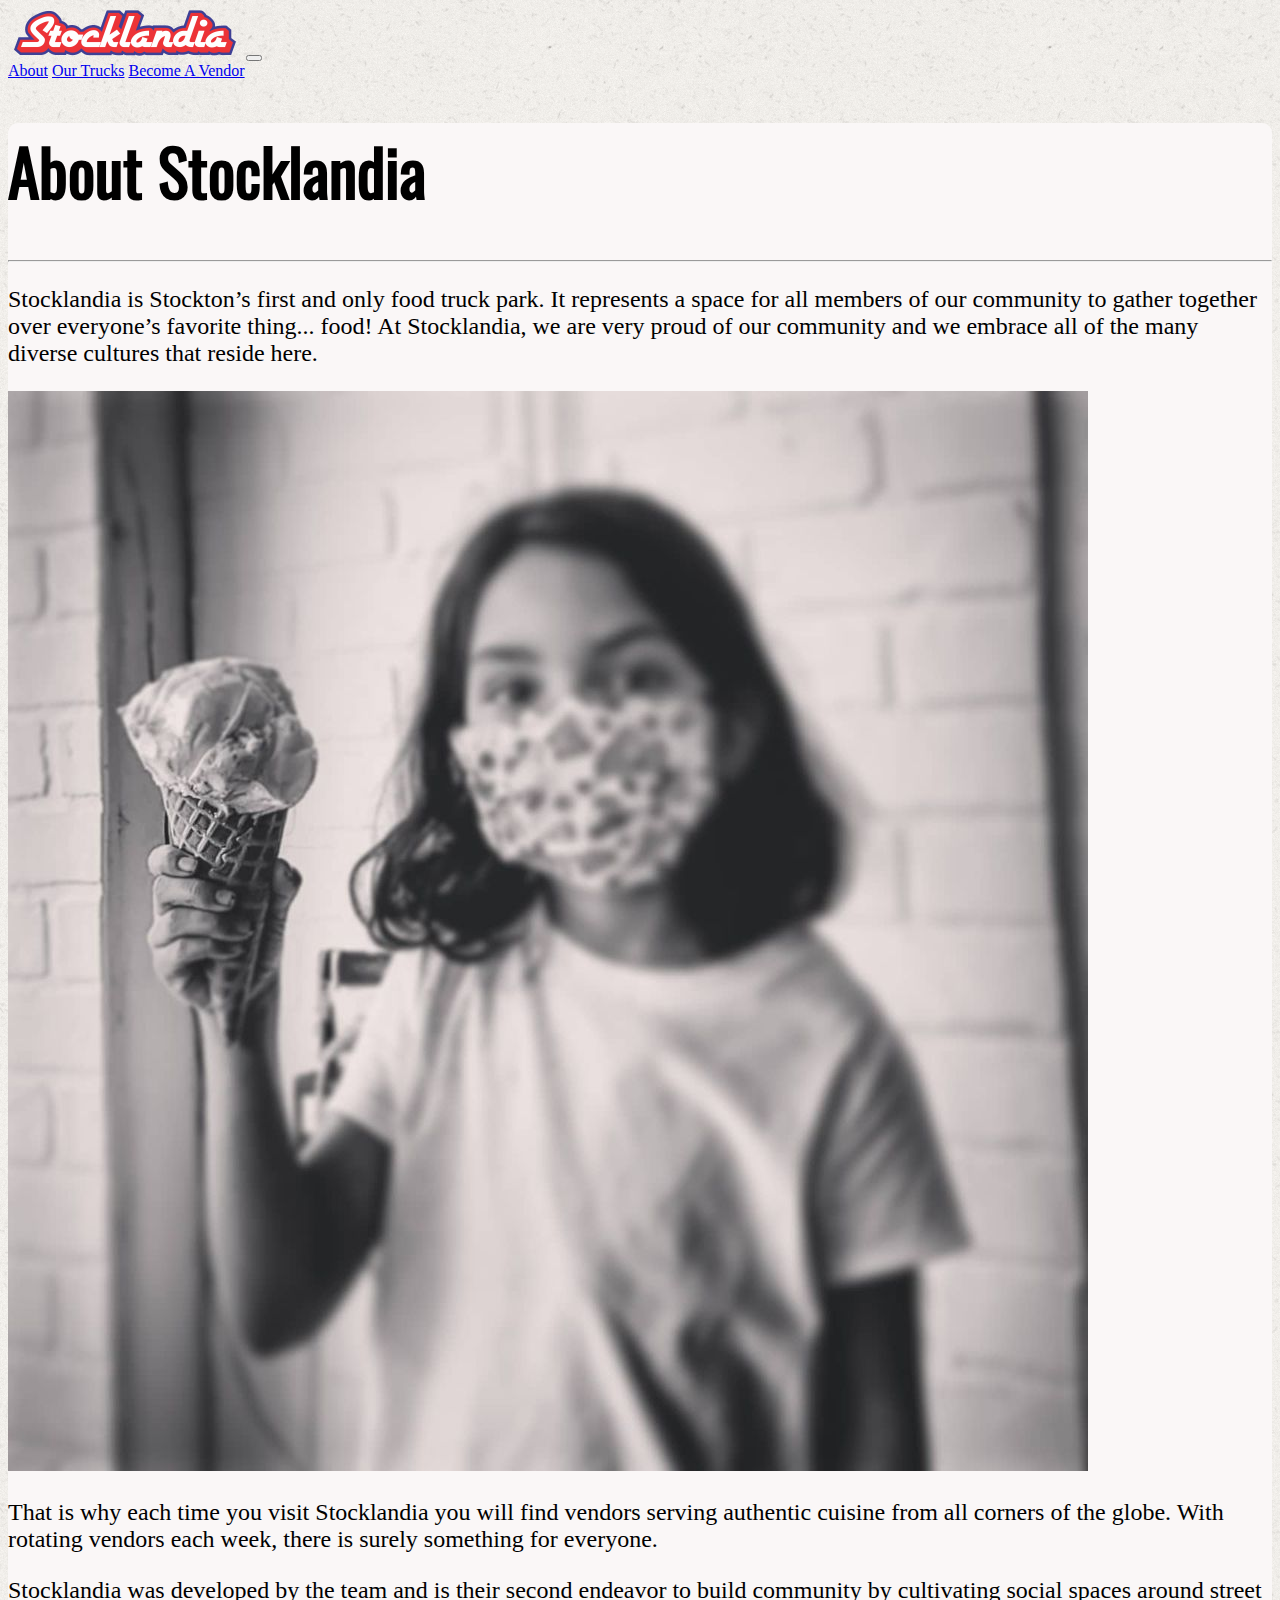
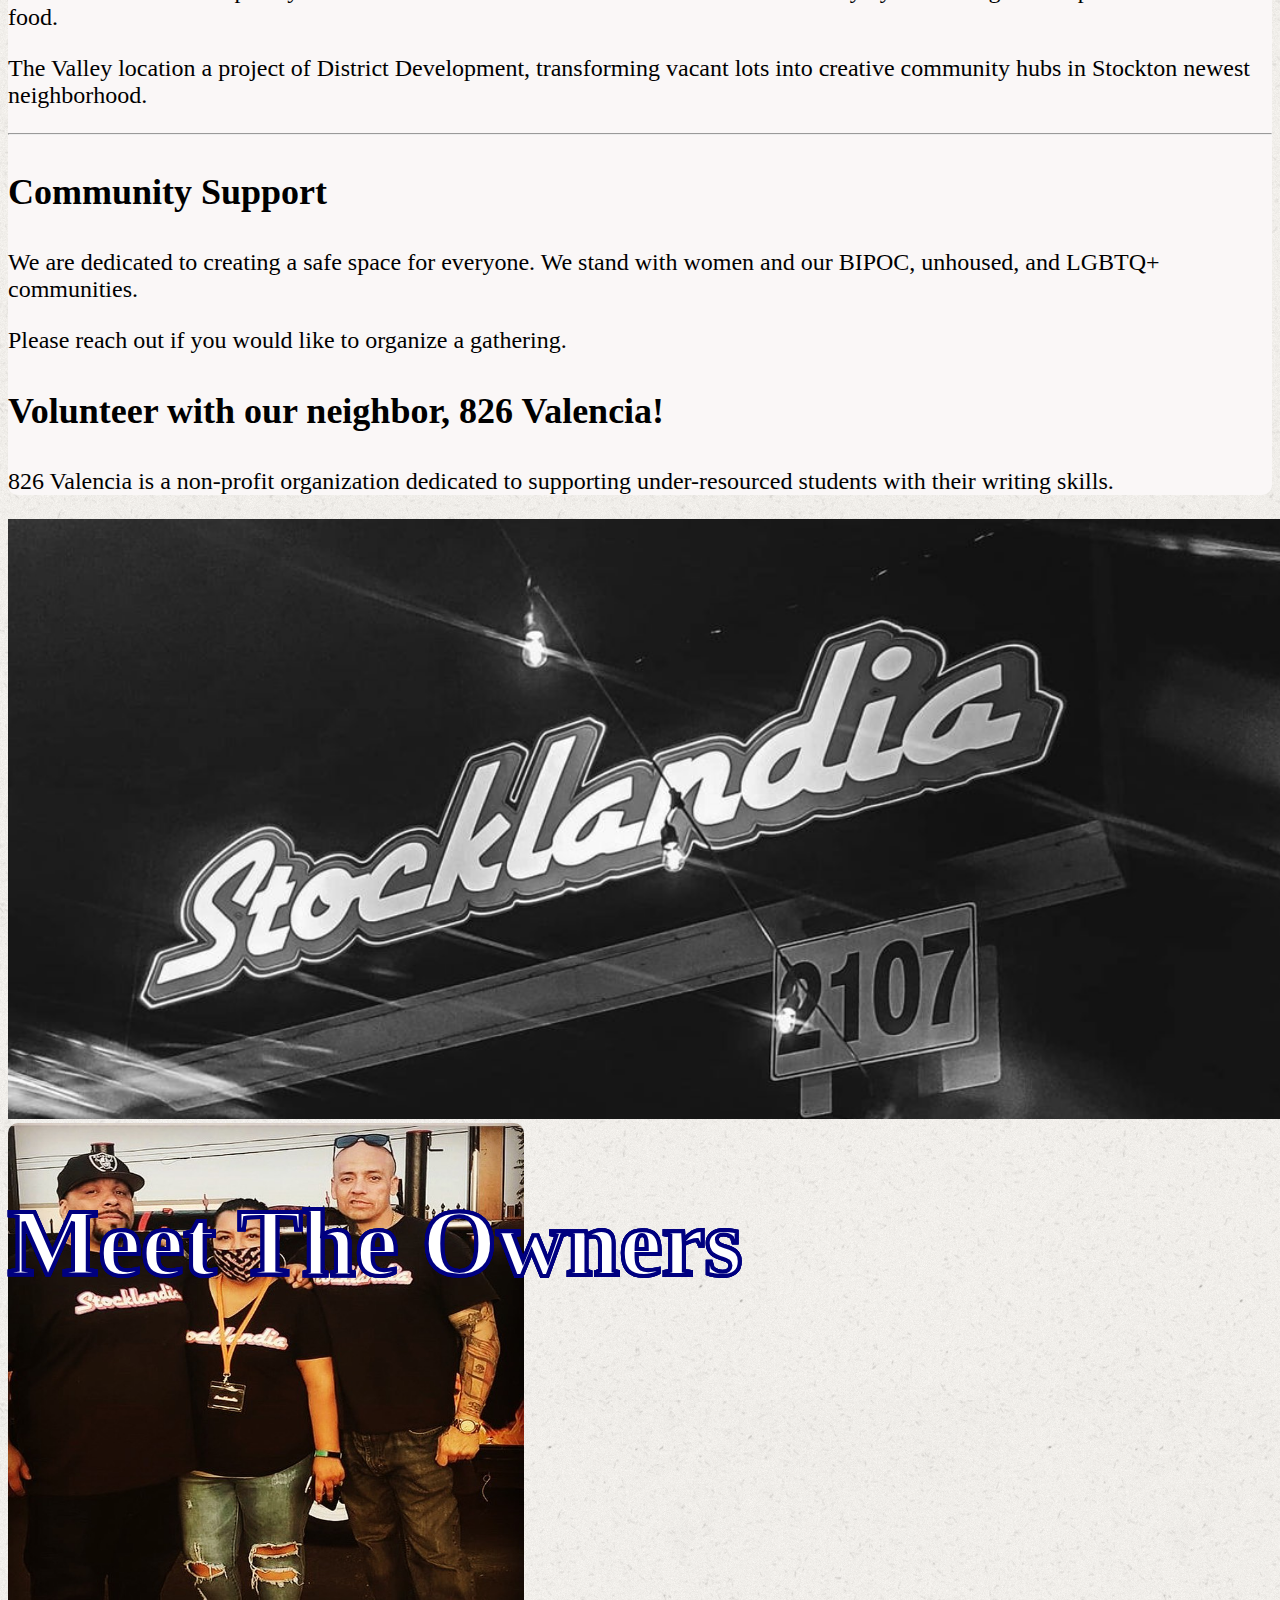
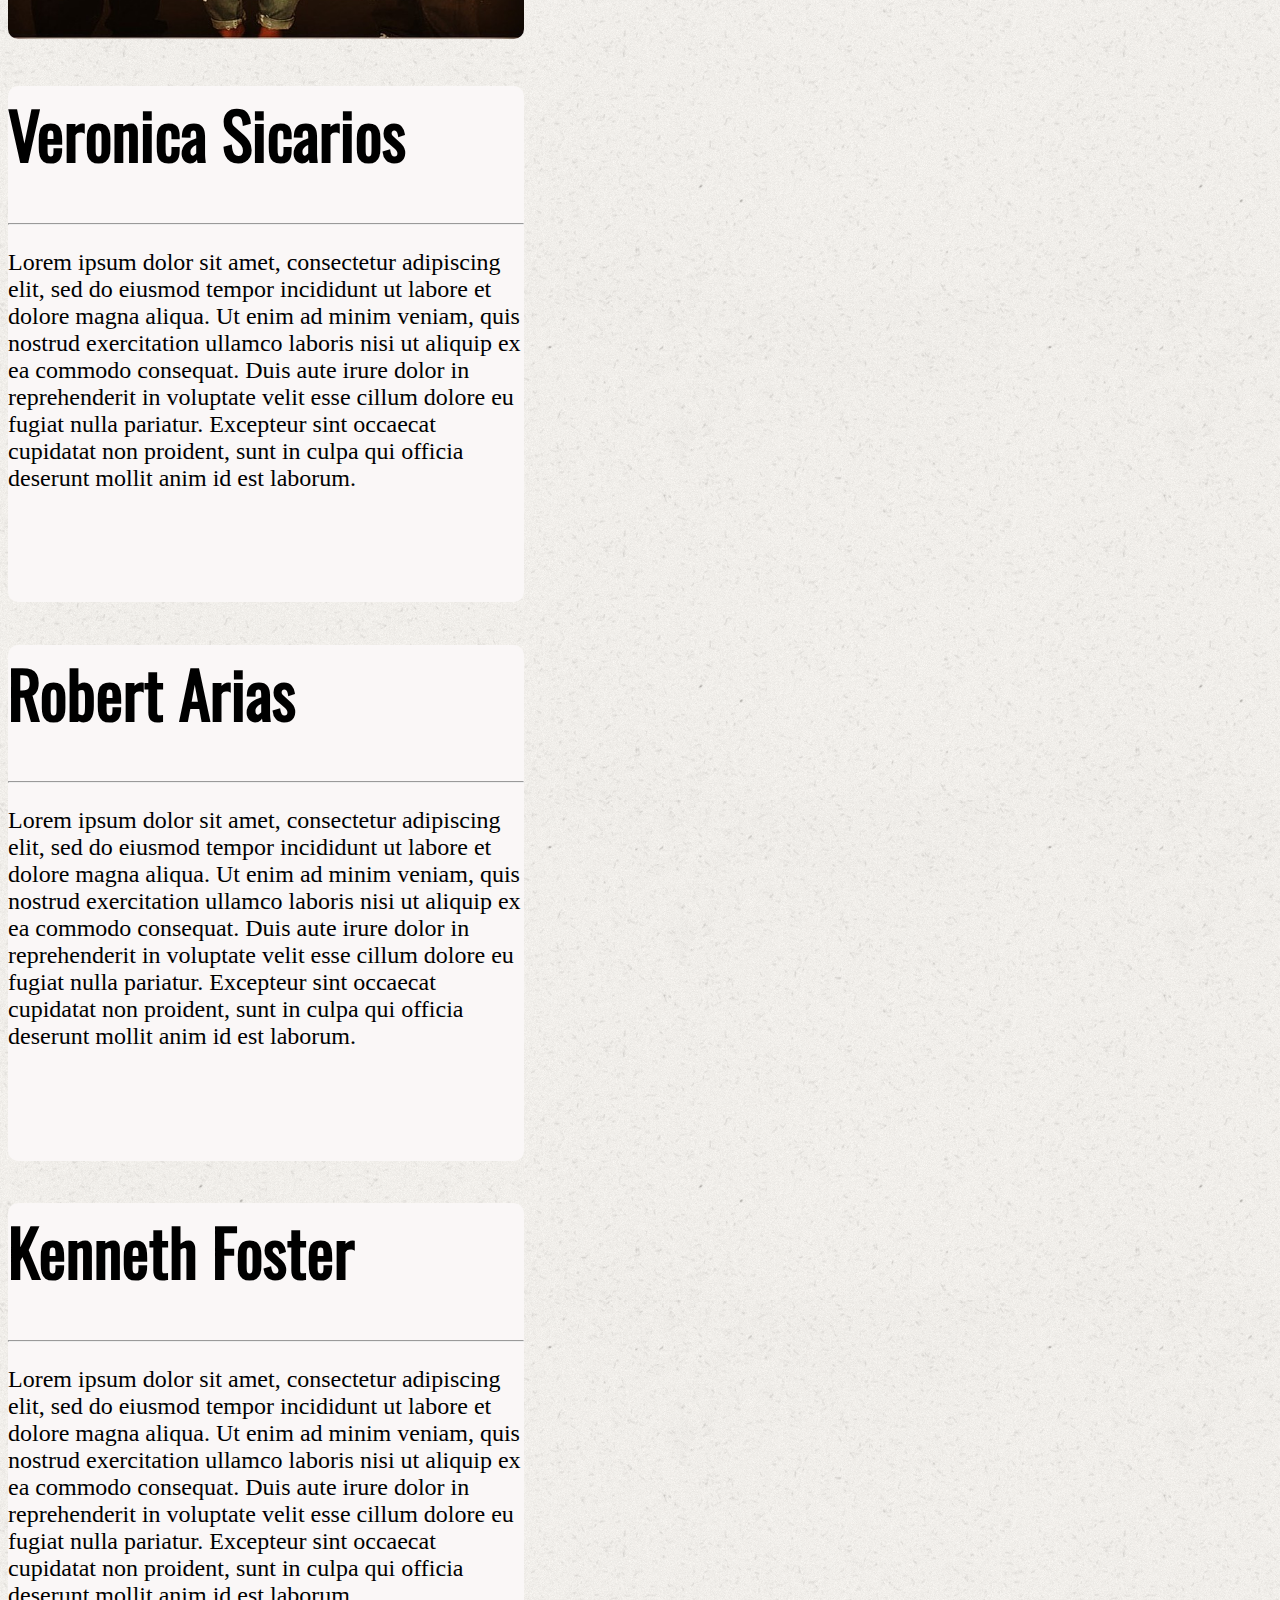
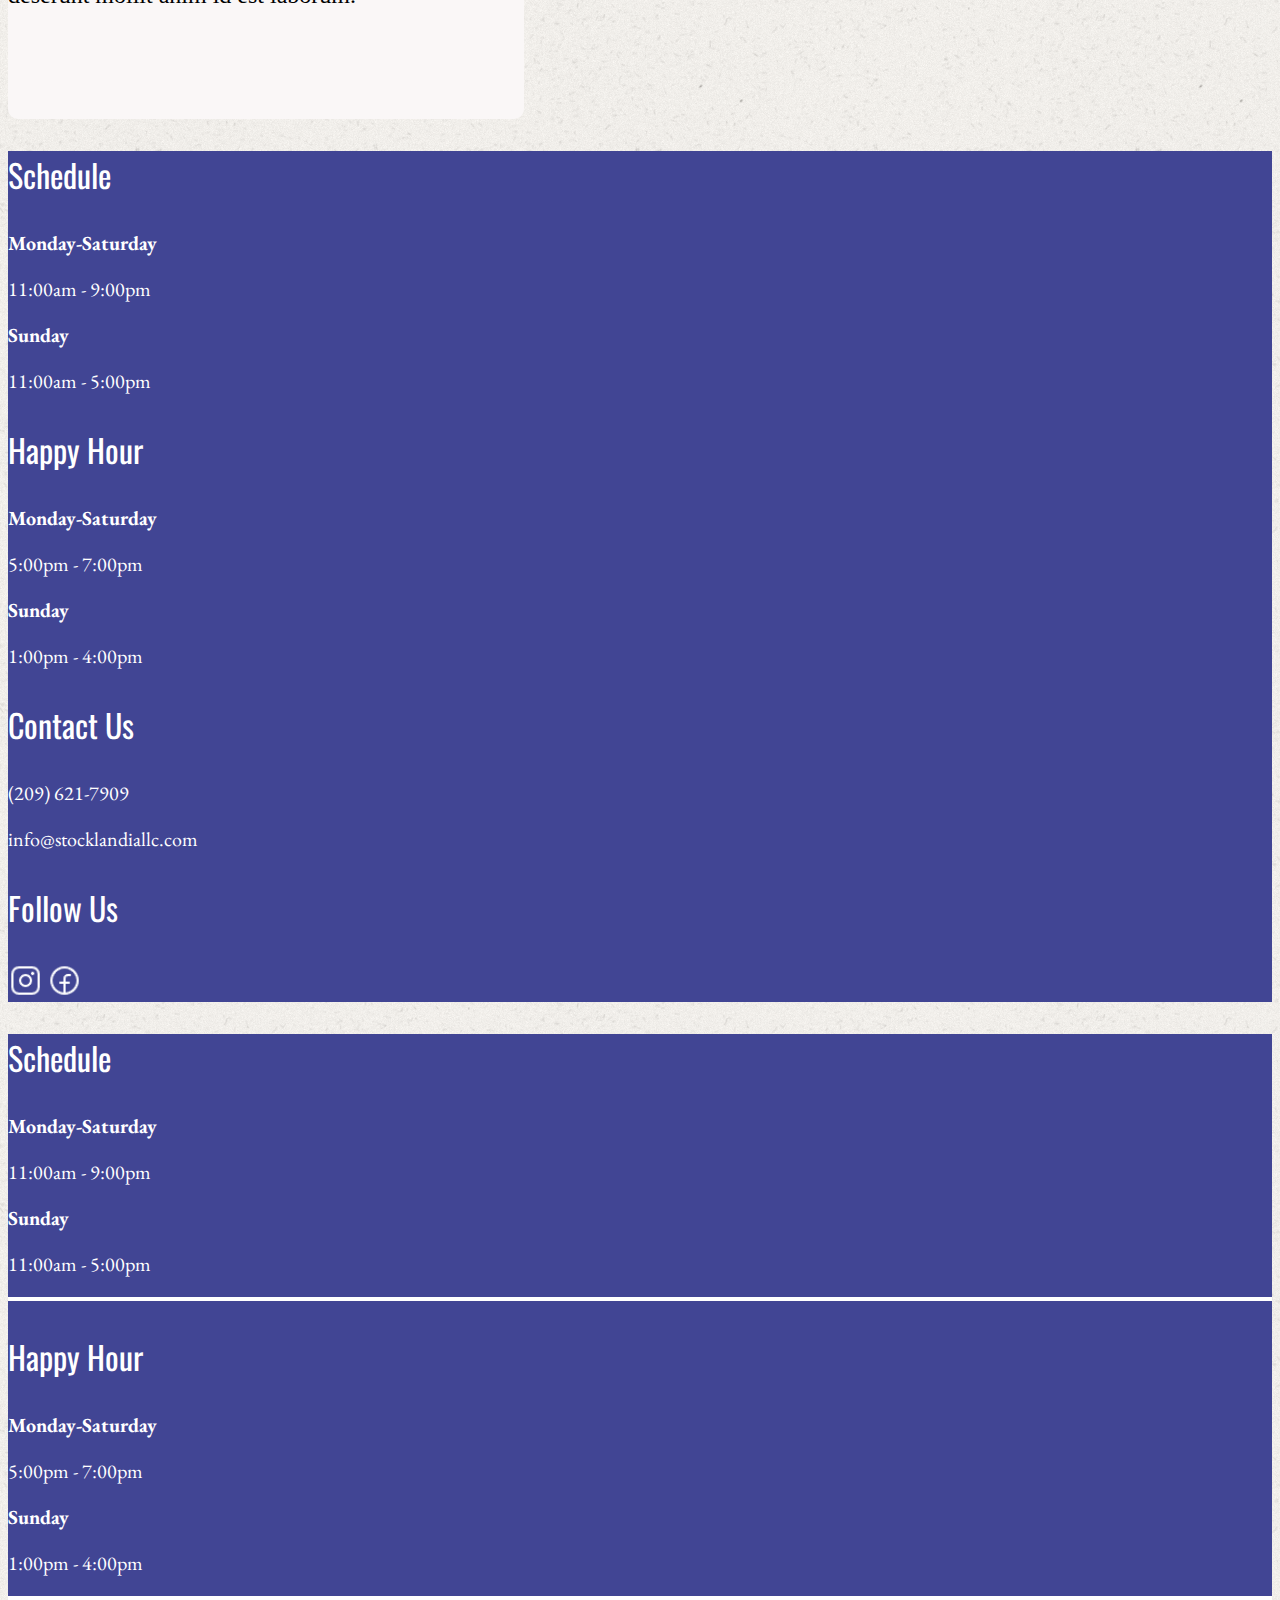
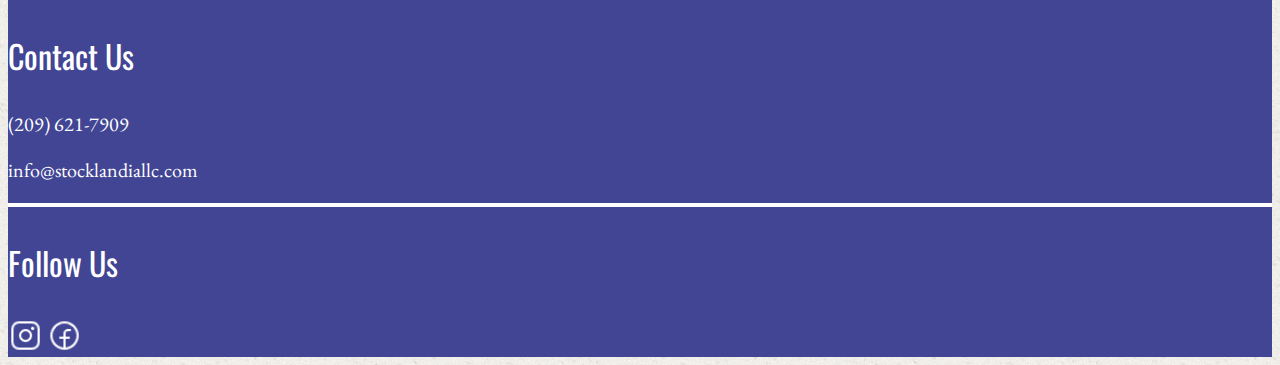
==== pages/AboutPage.html @ d4d3af9a "finalized footer, finalized index desktop, updated css and fonts" ====
<!doctype html>
<html lang="en">

<head>
  <meta charset="utf-8">
  <meta name="viewport" content="width=device-width, initial-scale=1">
  <title>About Stocklandia</title>
  <link href="https://cdn.jsdelivr.net/npm/bootstrap@5.3.2/dist/css/bootstrap.min.css" rel="stylesheet"
    integrity="sha384-T3c6CoIi6uLrA9TneNEoa7RxnatzjcDSCmG1MXxSR1GAsXEV/Dwwykc2MPK8M2HN" crossorigin="anonymous">
  <link rel="stylesheet" href="../styles/Jstyles.css">
  <link rel="stylesheet" href="../styles/styles.css">
  <link rel="stylesheet" href="../styles/Fstyles.css">
</head>

<body>
  <!-- Start of Nav Bar -->
  <nav class="navbar navbar-expand-lg bg-body-tertiary">
    <div class="container-fluid">
      <a class="navbar-brand" href="../index.html"><img src="../assets/stocklandia logo.png" class="logoResize"
          alt="Stocklandia Logo"></a>
      <button class="navbar-toggler" type="button" data-bs-toggle="collapse" data-bs-target="#navbarNavAltMarkup"
        aria-controls="navbarNavAltMarkup" aria-expanded="false" aria-label="Toggle navigation">
        <span class="navbar-toggler-icon"></span>
      </button>
      <div class="collapse navbar-collapse" id="navbarNavAltMarkup">
        <div class="navbar-nav nav-underline ms-auto">
          <a class="nav-link active" aria-current="page" href="../pages/AboutPage.html">About</a>
          <a class="nav-link" href="../pages/OurTrucks.html">Our Trucks</a>
          <a class="nav-link" href="../pages/ApplicationPage.html">Become A Vendor</a>
        </div>
      </div>
    </div>
  </nav>
  <!-- End of Nav Bar -->

  <!-- About Stocklandia section -->
  <div class="container navBarColor borderRadius my-5">
    <h1 class="text-center fontSize64 py-4">About Stocklandia</h1>

    <hr>

    <p class="fontSize24">Stocklandia is Stockton’s first and only food truck park. It represents a space for all
      members of our community to gather together over everyone’s favorite thing... food! At Stocklandia, we are very
      proud of our community and we embrace all of the many diverse cultures that reside here. </p>

    <div class="row">
      <div class="col-4">
        <img src="../assets/iceCream.jpg" class="img-fluid" alt="Little girl holding ice ice cream">
      </div>

      <div class="col">
        <p class="fontSize24">That is why each time you visit Stocklandia you will find vendors serving authentic
          cuisine from all corners of the globe. With rotating vendors each week, there is surely something for
          everyone.</p>
        <p class="fontSize24">Stocklandia was developed by the team and is their second endeavor to build community by
          cultivating social spaces around street food.</p>
        <p class="fontSize24">The Valley location a project of District Development, transforming vacant lots into
          creative community hubs in Stockton newest neighborhood.</p>
      </div>
    </div>

    <hr class="my-5">

    <div class="row">
      <div class="col text-center mb-5">
        <h3 class="fontSize36">Community Support</h3>
        <p class="fontSize24">We are dedicated to creating a safe space for everyone. We stand with women and our BIPOC,
          unhoused, and LGBTQ+ communities.</p>
        <p class="fontSize24">Please reach out if you would like to organize a gathering.</p>
      </div>

      <div class="col text-center">
        <h3 class="fontSize36">Volunteer with our neighbor, 826 Valencia!</h3>
        <p class="fontSize24">826 Valencia is a non-profit organization dedicated to supporting under-resourced students
          with their writing skills.</p>
      </div>
    </div>

  </div>
  <!-- End of About Stocklandia section -->

  <!-- Stocklandia Night Image -->
  <div class="container-fluid">
    <img src="../assets/stocklandiaNightLogo.jpg" class="img-fluid stocklandiaNightResize"
      alt="Stocklandia Logo at night">
  </div>
  <!-- End of Stocklandia Night Image -->

  <!-- Start of Meet The Owners Section -->
  <div class="container">
    <div class="row">
      <h1 class="text-center fontSize96">Meet The Owners</h1>
      <h1 class="text-center fontSize96">Meet The Owners</h1>
      <h1 class="text-center fontSize96">Meet The Owners</h1>
    </div>

    <div class="row">
      <div class="col d-flex justify-content-center">
        <img src="../assets/owners.jpg" class="img-fluid containerSize" alt="Photo of the founders/owners">
      </div>
      <div class="col d-flex justify-content-center">
        <div class="containerSize">
          <h1 class="text-center fontSize64">Veronica Sicarios</h1>
          <hr>
          <p class="fontSize24">Lorem ipsum dolor sit amet, consectetur adipiscing elit, sed do eiusmod tempor
            incididunt ut labore et dolore
            magna aliqua. Ut enim ad minim veniam, quis nostrud exercitation ullamco laboris nisi ut aliquip ex ea
            commodo
            consequat. Duis aute irure dolor in reprehenderit in voluptate velit esse cillum dolore eu fugiat nulla
            pariatur. Excepteur sint occaecat cupidatat non proident, sunt in culpa qui officia deserunt mollit anim id
            est laborum.</p>
        </div>

      </div>
    </div>

    <div class="row">
      <div class="col d-flex justify-content-center">
        <div class="containerSize">
          <h1 class="text-center fontSize64">Robert Arias</h1>
          <hr>
          <p class="fontSize24">Lorem ipsum dolor sit amet, consectetur adipiscing elit, sed do eiusmod tempor
            incididunt ut labore et dolore
            magna aliqua. Ut enim ad minim veniam, quis nostrud exercitation ullamco laboris nisi ut aliquip ex ea
            commodo
            consequat. Duis aute irure dolor in reprehenderit in voluptate velit esse cillum dolore eu fugiat nulla
            pariatur. Excepteur sint occaecat cupidatat non proident, sunt in culpa qui officia deserunt mollit anim id
            est laborum.</p>
        </div>

      </div>
      <div class="col d-flex justify-content-center">
        <div class="containerSize">
          <h1 class="text-center fontSize64">Kenneth Foster</h1>
          <hr>
          <p class="fontSize24">Lorem ipsum dolor sit amet, consectetur adipiscing elit, sed do eiusmod tempor
            incididunt ut labore et dolore
            magna aliqua. Ut enim ad minim veniam, quis nostrud exercitation ullamco laboris nisi ut aliquip ex ea
            commodo
            consequat. Duis aute irure dolor in reprehenderit in voluptate velit esse cillum dolore eu fugiat nulla
            pariatur. Excepteur sint occaecat cupidatat non proident, sunt in culpa qui officia deserunt mollit anim id
            est laborum.</p>
        </div>

      </div>
    </div>
  </div>
  <!-- End of Meet The Owners Section -->

  <!-- Start of Footer -->
  <div class="container-fluid backgroundFooter text-center pt-4 pb-5 d-none d-sm-block">
    <div class="row m-3">
      <div class="col">
        <p class="footerTitleTxt">Schedule</p>
        <p class="footerBodyTitleTxt m-0">Monday-Saturday</p>
        <p class="footerBodyTxt">
          11:00am - 9:00pm</p>
        <p class="footerBodyTitleTxt m-0">Sunday</p>
        <p class="footerBodyTxt">
          11:00am - 5:00pm</p>
      </div>
      <div class="col">
        <div class="row">
          <p class="footerTitleTxt">Happy Hour</p>
        </div>
        <div class="row">
          <p class="footerBodyTitleTxt m-0">Monday-Saturday</p>
          <p class="footerBodyTxt">
            5:00pm - 7:00pm</p>
        </div>
        <div class="row">
          <p class="footerBodyTitleTxt m-0">Sunday</p>
          <p class="footerBodyTxt">
            1:00pm - 4:00pm</p>
        </div>
      </div>
      <div class="col">
        <div class="row">
          <p class="footerTitleTxt">Contact Us</p>
        </div>
        <div class="row">
          <p class="footerBodyTxt m-0">(209) 621-7909</p>
        </div>
        <div class="row">
          <p class="footerBodyTxt">
            info@stocklandiallc.com</p>
        </div>
      </div>
      <div class="col">
        <p class="footerTitleTxt"> Follow Us</p>
        <img class="me-2 socialMediaSize" src="../assets/instagramLogo.png" alt="Company Logo">
        <img class="ms-2 socialMediaSize" src="../assets/facebookLogo.png" alt="Company Logo">
      </div>
    </div>
  </div>
  <!-- End of Footer -->

<!-- Start of Mobile Footer -->
<div class="container d-block d-sm-none backgroundFooter">
  <div class="row text-center pt-5">
    <p class="footerTitleTxt">Schedule</p>
  </div>
  <div class="row text-center">
    <p class="footerBodyTitleTxt m-0">Monday-Saturday</p>
    <p class="footerBodyTxt">11:00am - 9:00pm</p>
  </div>
  <div class="row text-center">
    <p class="footerBodyTitleTxt m-0">Sunday</p>
    <p class="footerBodyTxt">11:00am - 5:00pm</p>
  </div>
  <hr style="border: 2px solid white;">
  <div class="row text-center">
    <p class="footerTitleTxt">Happy Hour</p>
  </div>
  <div class="row text-center">
    <p class="footerBodyTitleTxt m-0">Monday-Saturday</p>
    <p class="footerBodyTxt">5:00pm - 7:00pm</p>
  </div>
  <div class="row text-center">
    <p class="footerBodyTitleTxt m-0">Sunday</p>
    <p class="footerBodyTxt">1:00pm - 4:00pm</p>
  </div>
  <hr style="border: 2px solid white;">
  <div class="row text-center">
    <p class="footerTitleTxt">Contact Us</p>
  </div>
  <div class="row text-center">
    <p class="footerBodyTxt m-0">(209) 621-7909</p>
    <p class="footerBodyTxt">info@stocklandiallc.com</p>
  </div>
  <hr style="border: 2px solid white;">
  <div class="row text-center">
    <p class="footerTitleTxt">Follow Us</p>
  </div>
  <div class="row d-flex justify-content-center pb-4">
    <img src="../assets/instagramLogo.png" class="socialMediaSize me-2 px-0" alt="Instagram logo">
    <img src="../assets/facebookLogo.png" class="socialMediaSize ms-2 px-0" alt="Facebook logo">
  </div>
</div>
<!-- End of Mobile Footer -->


  <script src="https://cdn.jsdelivr.net/npm/bootstrap@5.3.2/dist/js/bootstrap.bundle.min.js"
    integrity="sha384-C6RzsynM9kWDrMNeT87bh95OGNyZPhcTNXj1NW7RuBCsyN/o0jlpcV8Qyq46cDfL"
    crossorigin="anonymous"></script>
</body>

</html>
---- styles/Jstyles.css ----
.navBarColor {
    background-color: #FAF7F7;
}

.logoResize {
    height: 50px;
    width: auto;
}

.borderRadius {
    border-radius: 10px;
}

.fontSize96 {
    font-size: 96px;
    color: white;
    /* border: 5px solid red; */
    /* text-shadow: -10px 0 black, 0 10px black, 10px 0 black, 0 -10px black; */
    fill: white;
    stroke: red;
    stroke-width: 5px;
    -webkit-text-stroke: 4px navy;
    /* text-stroke: 4px navy; */
    position: absolute;
}

.fontSize64 {
    font-size: 64px;
    font-family: Oswald-Regular;
}

.fontSize36 {
    font-size: 36px;
}

.fontSize30 {
    font-size: 30px;
    font-family: Oswald-Regular;
}

.fontSize24 {
    font-size: 24px;
} 

.ebGaramond {
    font-family: EBGaramond-Regular;
}
/* Should make a media query for font sizes later on for better responsiveness */

.stocklandiaNightResize {
    width: 100vw;
    height: 600px;
    object-fit: cover;
    object-position: 50% 18%;
}

.containerSize {
    height: 516px;
    width: 516px;
    background-color: #FAF7F7;
    border-radius: 10px;
}

.socialMediaSize {
    height: 35px;
    width: 35px;
}

.landingPadding {
    padding: 50px 150px 20px 150px;
}
---- styles/styles.css ----
/* Fonts */
@font-face {
    font-family: EBGaramond-Bold;
    src: url(../Fonts/EBGaramond-Bold.ttf);
}

@font-face {
    font-family: EBGaramond-Regular;
    src: url(../Fonts/EBGaramond-Regular.ttf);
}

@font-face {
    font-family: Oswald-Bold;
    src: url(../Fonts/Oswald-Bold.ttf);
}

@font-face {
    font-family: Oswald-Regular;
    src: url(../Fonts/Oswald-Regular.ttf);
}
/* End Fonts */
body{
    background: url(../assets/ricepaper.webp);
    background-repeat: repeat;
}
---- styles/Fstyles.css ----
body{
    background: url(../assets/ricepaper.webp);
    background-repeat: repeat;
}

/* footer starter */

.backgroundFooter{
    background-color: #414594;
}

.footerTitleTxt{
    color: #fff;
    font-family: Oswald-regular;
    font-size: 32px;
}
.footerBodyTitleTxt{
    color: #fff;
    font-family: EBGaramond-Bold;
    font-size: 20px;
}

.footerBodyTxt{
    color: #fff;
    font-family: EBGaramond-Regular;
    font-size: 20px;
}
.bodyTitleTxt{
    color: #000;
    font-family: Oswald-regular;
    font-size: 36px;
}
.bodyTitleImgTxt{
    color: #000;
    font-family: Oswald-regular;
    font-size: 24px;
}
.bodyTxt{
    color: #000;
    font-family: EBGaramond-Regular;
    font-size: 30px;
}

/* End starter */

.VendorsTxt{
    color: #000;
    font-family: EBGaramond-Regular;
}
.ownersNameTxt{
    color: #000;
    font-family: EBGaramond-Regular;
    font-size: 20px;
    font-style: normal;
    vertical-align: middle;
    font-weight: 400;
    line-height: normal;
    text-align: center;
}
.VendorsApplicationTxt{
    color: #000;
    font-family: Oswald-regular;
    font-size: 25px;
    font-style: normal;
    font-weight: 400;
    line-height: normal;
    vertical-align: middle;
    text-align: center;
}

.VendorsTitleTxt{

    font-family: Oswald-Light;

}

.videof, .videot {
    width: 100%    !important;
    height: 100%   !important;
 }



.testRun{
    width: 2%;
}





/* Application styling */


/* Fonts */
@font-face {
    font-family: EBGaramond-Bold;
    src: url(../Fonts/EBGaramond-Bold.ttf);
}

@font-face {
    font-family: EBGaramond-Regular;
    src: url(../Fonts/EBGaramond-Regular.ttf);
}

@font-face {
    font-family: Oswald-Bold;
    src: url(../Fonts/Oswald-Bold.ttf);
}

@font-face {
    font-family: Oswald-Regular;
    src: url(../Fonts/Oswald-Regular.ttf);
}
@font-face {
    font-family: Oswald-Light;
    src: url(../Fonts/Oswald-Light.ttf);
}
/* End Fonts */
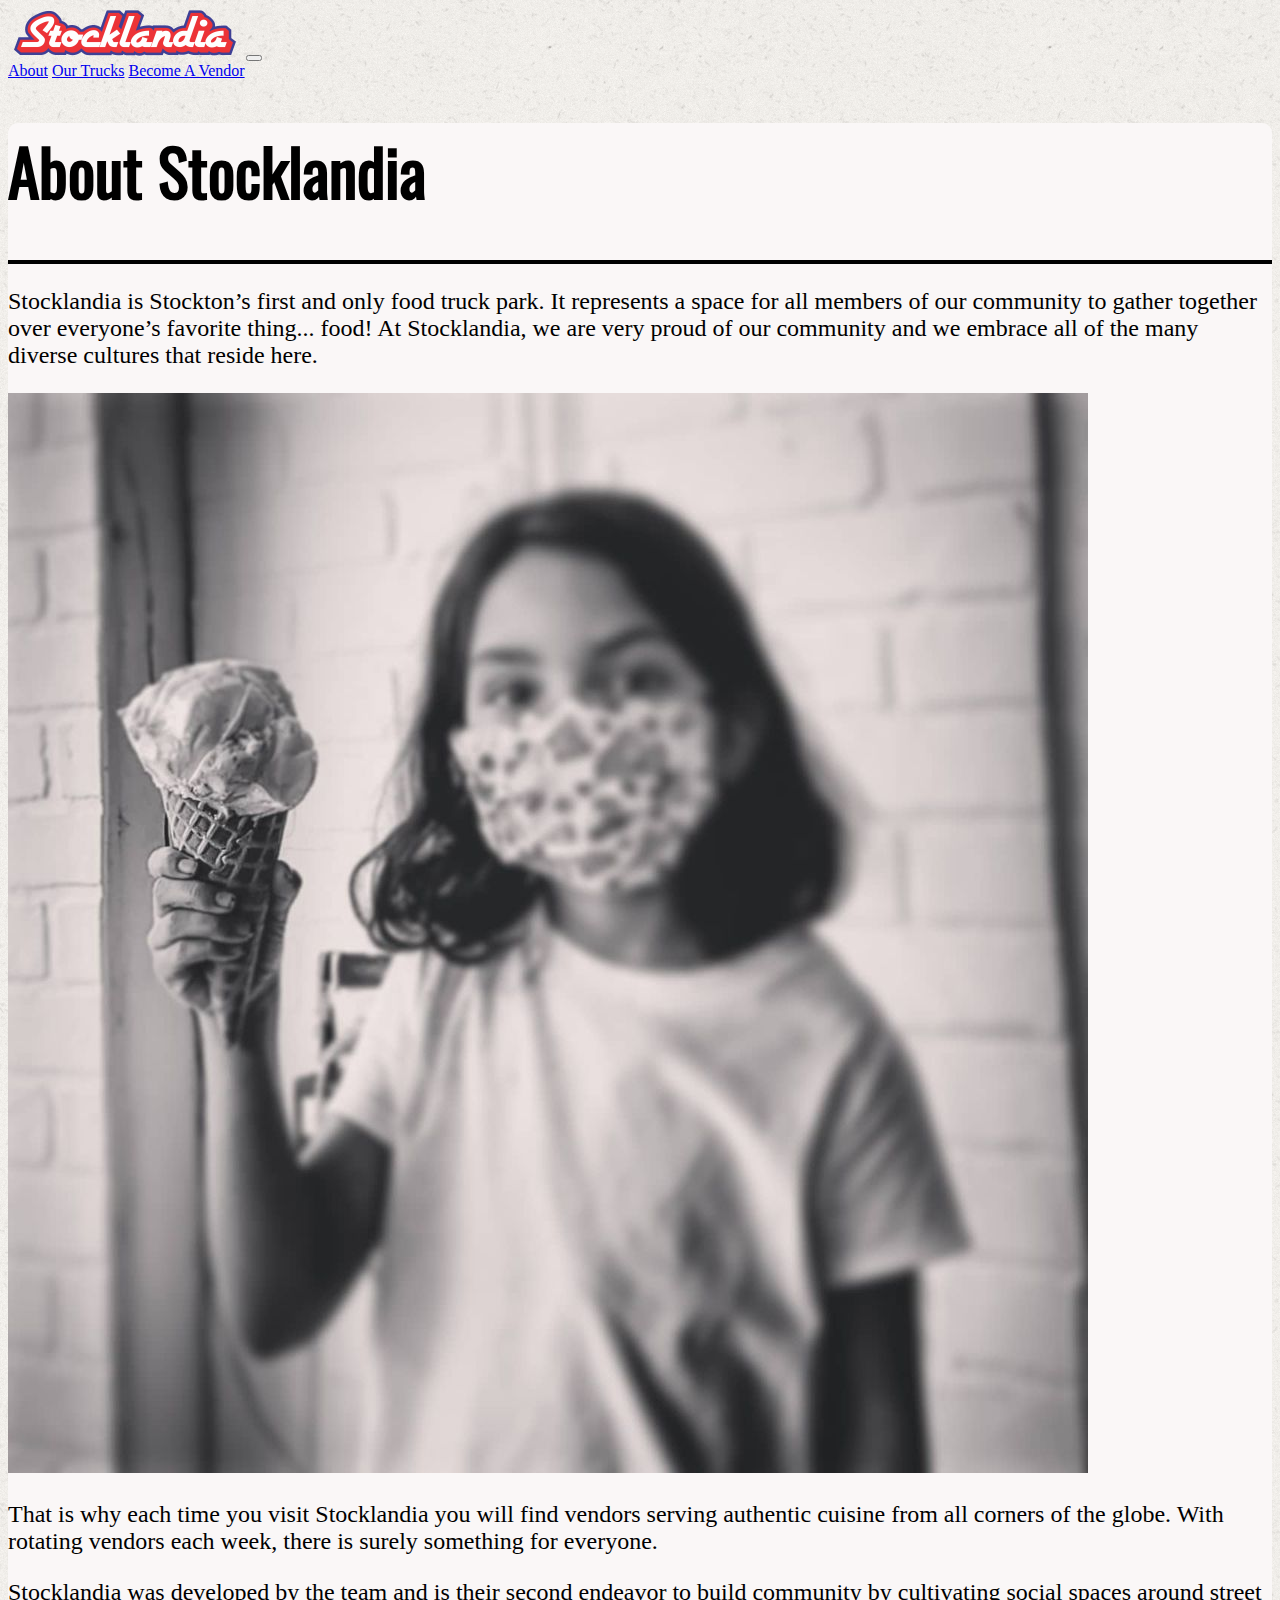
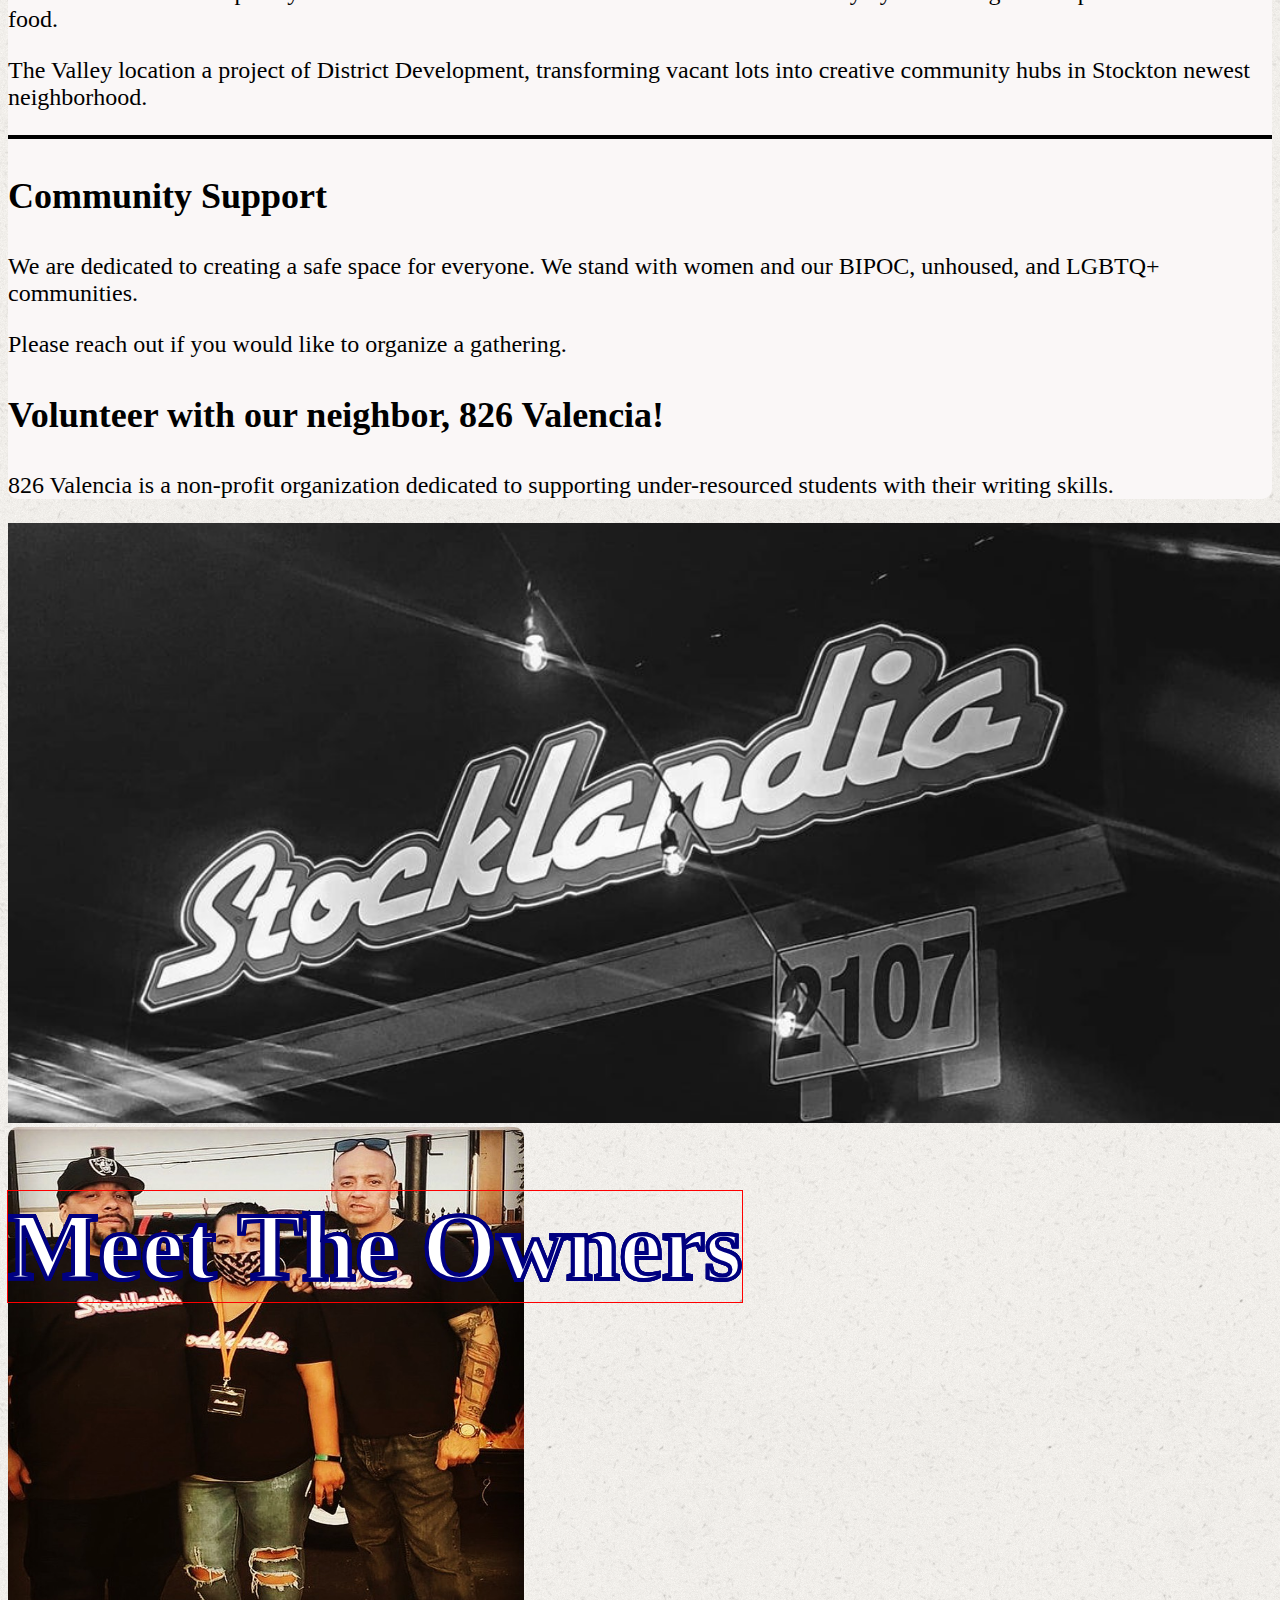
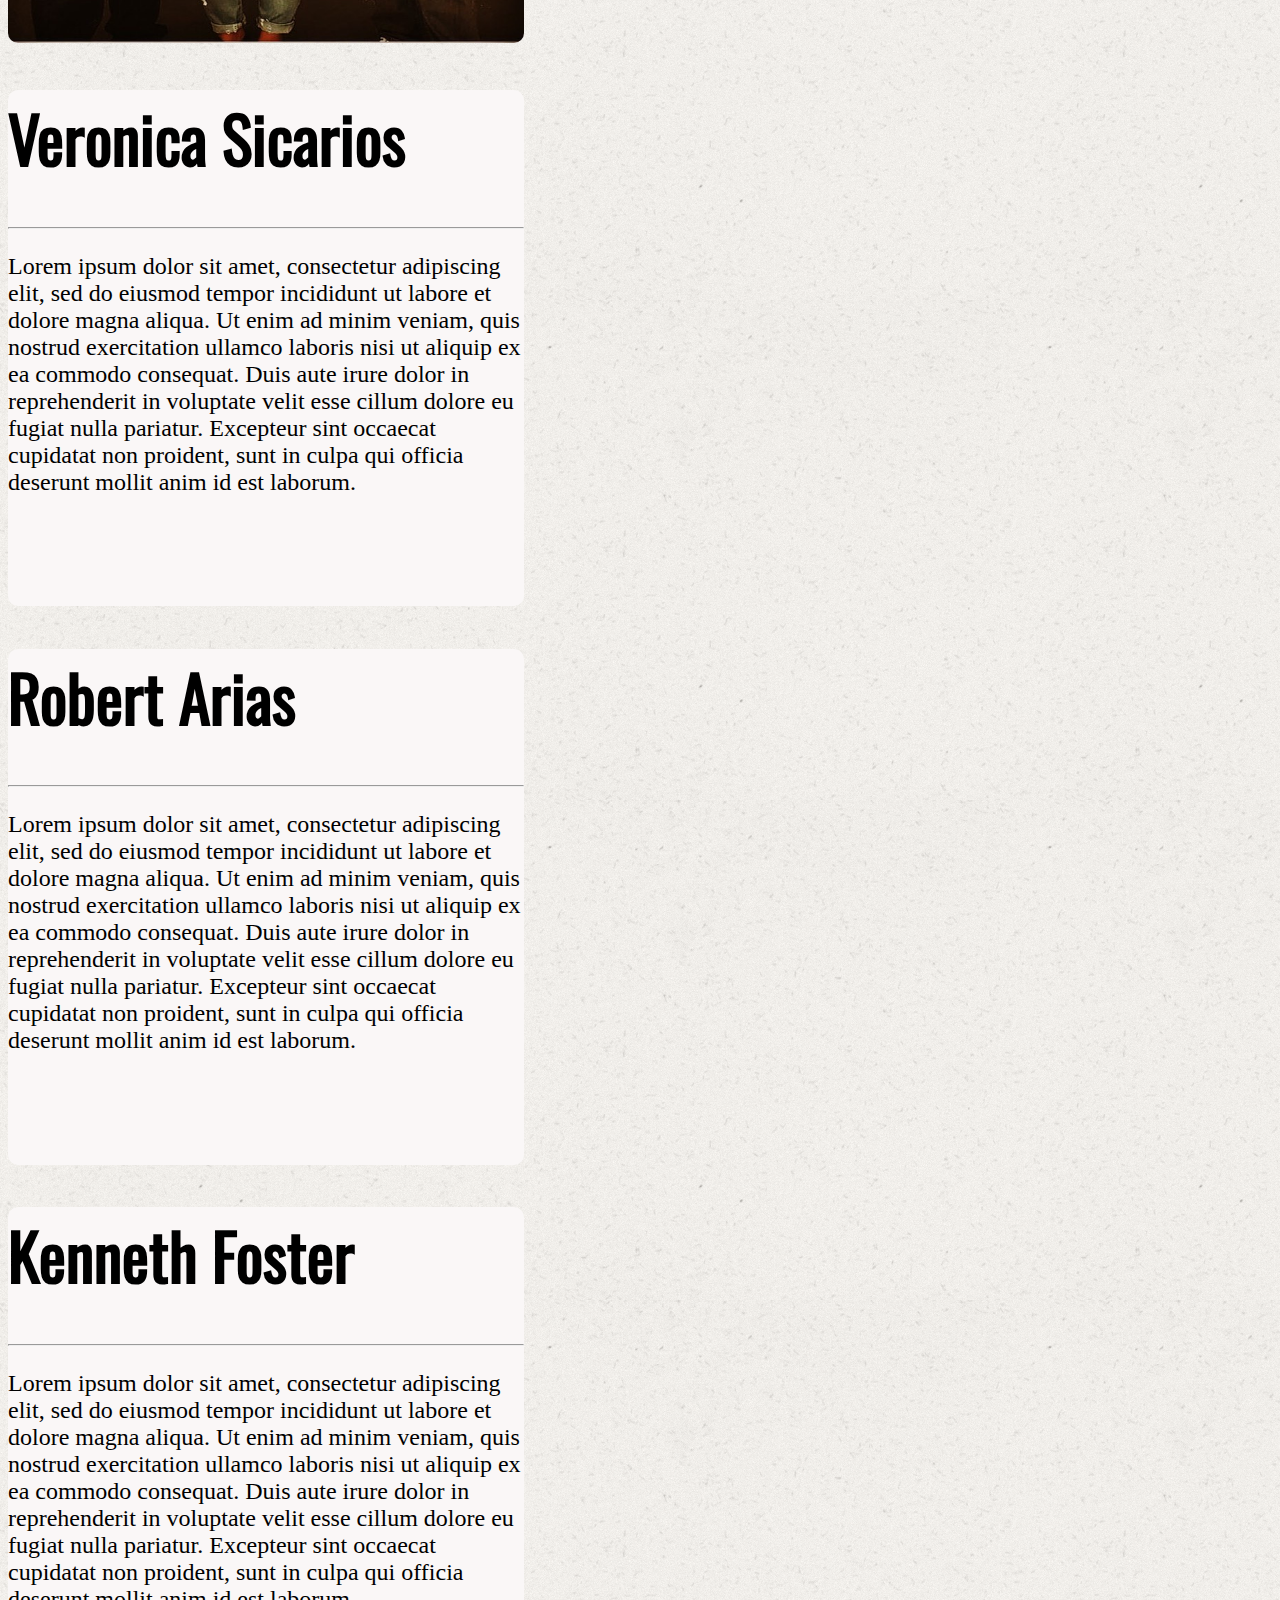
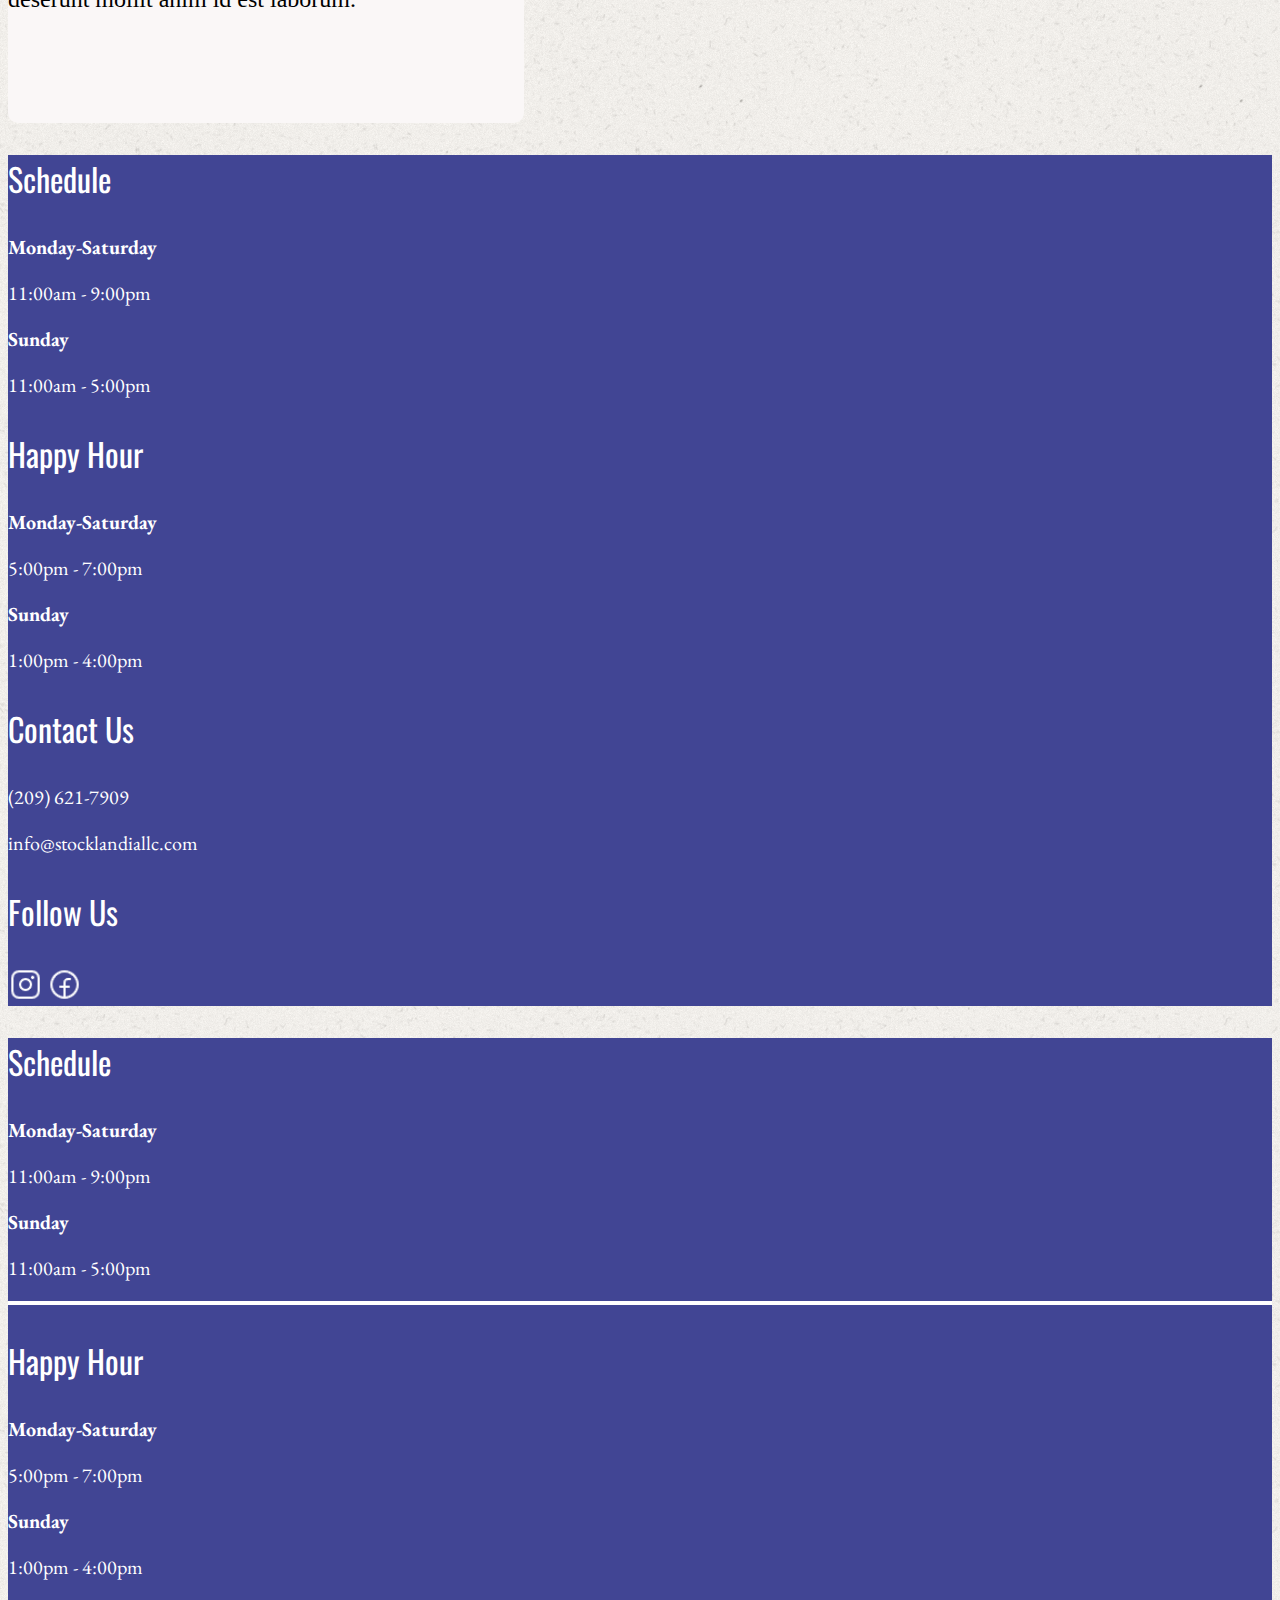
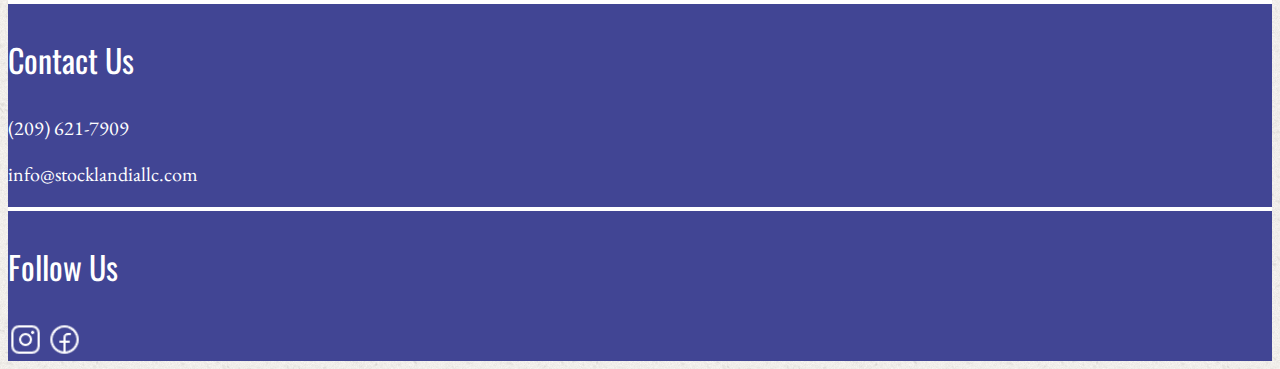
==== commit 04b5d598: "media queries and css" ====
--- a/pages/AboutPage.html
+++ b/pages/AboutPage.html
@@ -37,7 +37,7 @@
   <div class="container navBarColor borderRadius my-5">
     <h1 class="text-center fontSize64 py-4">About Stocklandia</h1>
 
-    <hr>
+    <hr style="border: 2px solid black;">
 
     <p class="fontSize24">Stocklandia is Stockton’s first and only food truck park. It represents a space for all
       members of our community to gather together over everyone’s favorite thing... food! At Stocklandia, we are very
@@ -59,7 +59,7 @@
       </div>
     </div>
 
-    <hr class="my-5">
+    <hr class="my-5" style="border: 2px solid black;">
 
     <div class="row">
       <div class="col text-center mb-5">
--- a/styles/Jstyles.css
+++ b/styles/Jstyles.css
@@ -16,6 +16,7 @@
     color: white;
     /* border: 5px solid red; */
     /* text-shadow: -10px 0 black, 0 10px black, 10px 0 black, 0 -10px black; */
+    outline: 1px solid red;
     fill: white;
     stroke: red;
     stroke-width: 5px;
@@ -40,11 +41,12 @@
 
 .fontSize24 {
     font-size: 24px;
-} 
+}
 
 .ebGaramond {
     font-family: EBGaramond-Regular;
 }
+
 /* Should make a media query for font sizes later on for better responsiveness */
 
 .stocklandiaNightResize {
@@ -68,4 +70,47 @@
 
 .landingPadding {
     padding: 50px 150px 20px 150px;
+}
+
+.landingPaddingMobile {
+    padding: 70px 50px 70px 50px;
+}
+
+@media (min-width: 320px) {
+    .landingHeader {
+        font-size: calc(1.875rem + ((1vw - 3.2px) * 0.5357));
+        min-height: 0vw;
+    }
+}
+
+@media (min-width: 1440px) {
+    .landingHeader {
+        font-size: 36px;
+    }
+}
+
+@media (min-width: 320px) {
+    .landingText {
+        font-size: calc(1.625rem + ((1vw - 3.2px) * 0.3571));
+        min-height: 0vw;
+    }
+}
+
+@media (min-width: 1440px) {
+    .landingText {
+        font-size: 30px;
+    }
+}
+
+@media (min-width: 320px) {
+    .trucksHeader {
+        font-size: calc(2.5rem + ((1vw - 3.2px) * 2.1429));
+        min-height: 0vw;
+    }
+}
+
+@media (min-width: 1440px) {
+    .trucksHeader {
+        font-size: 64px;
+    }
 }--- a/styles/Fstyles.css
+++ b/styles/Fstyles.css
@@ -29,7 +29,7 @@
 .bodyTitleTxt{
     color: #000;
     font-family: Oswald-regular;
-    font-size: 36px;
+    /* font-size: 36px; */
 }
 .bodyTitleImgTxt{
     color: #000;
@@ -47,27 +47,44 @@
 .VendorsTxt{
     color: #000;
     font-family: EBGaramond-Regular;
+    font-size: 20px;
 }
 .ownersNameTxt{
     color: #000;
     font-family: EBGaramond-Regular;
-    font-size: 20px;
+    font-size: 24px;
     font-style: normal;
     vertical-align: middle;
     font-weight: 400;
     line-height: normal;
     text-align: center;
 }
+.inputHeight{
+    height: 40px;
+}
+
+.submitBtn{
+    padding-left: 5rem !important;
+    padding-right: 5rem !important;
+}
+
 .VendorsApplicationTxt{
     color: #000;
     font-family: Oswald-regular;
-    font-size: 25px;
+    font-size: 32px;
     font-style: normal;
     font-weight: 400;
     line-height: normal;
     vertical-align: middle;
     text-align: center;
 }
+
+.border{
+    padding: 3% 6% 6% 6%
+    
+}
+
+
 
 .VendorsTitleTxt{
 
@@ -79,7 +96,6 @@
     width: 100%    !important;
     height: 100%   !important;
  }
-
 
 
 .testRun{
@@ -117,4 +133,42 @@
     font-family: Oswald-Light;
     src: url(../Fonts/Oswald-Light.ttf);
 }
-/* End Fonts */+/* End Fonts */
+
+/* media Mobile */
+
+/* @media only screen and (max-width: 410px){
+    .cardp{
+        padding-right: 1%;
+        padding-left: 3%;
+    }
+    .cardpp{
+        padding-right: 2%;
+        padding-left: 6%;
+    }
+    
+
+
+
+    .padi{
+        padding-top: 5%;
+    }
+    .pt{
+        padding-left: 0%;
+
+    }
+
+    .hpc{
+        text-align: center;
+    }
+    .hpp{
+        padding: 0;
+    }
+
+    .story{
+        padding-left: 2%;
+        padding-top: 4%;
+        font-size: 39px;
+        font-family: FugazOne;
+        color: #5F002B;
+        /* text-align: center; */
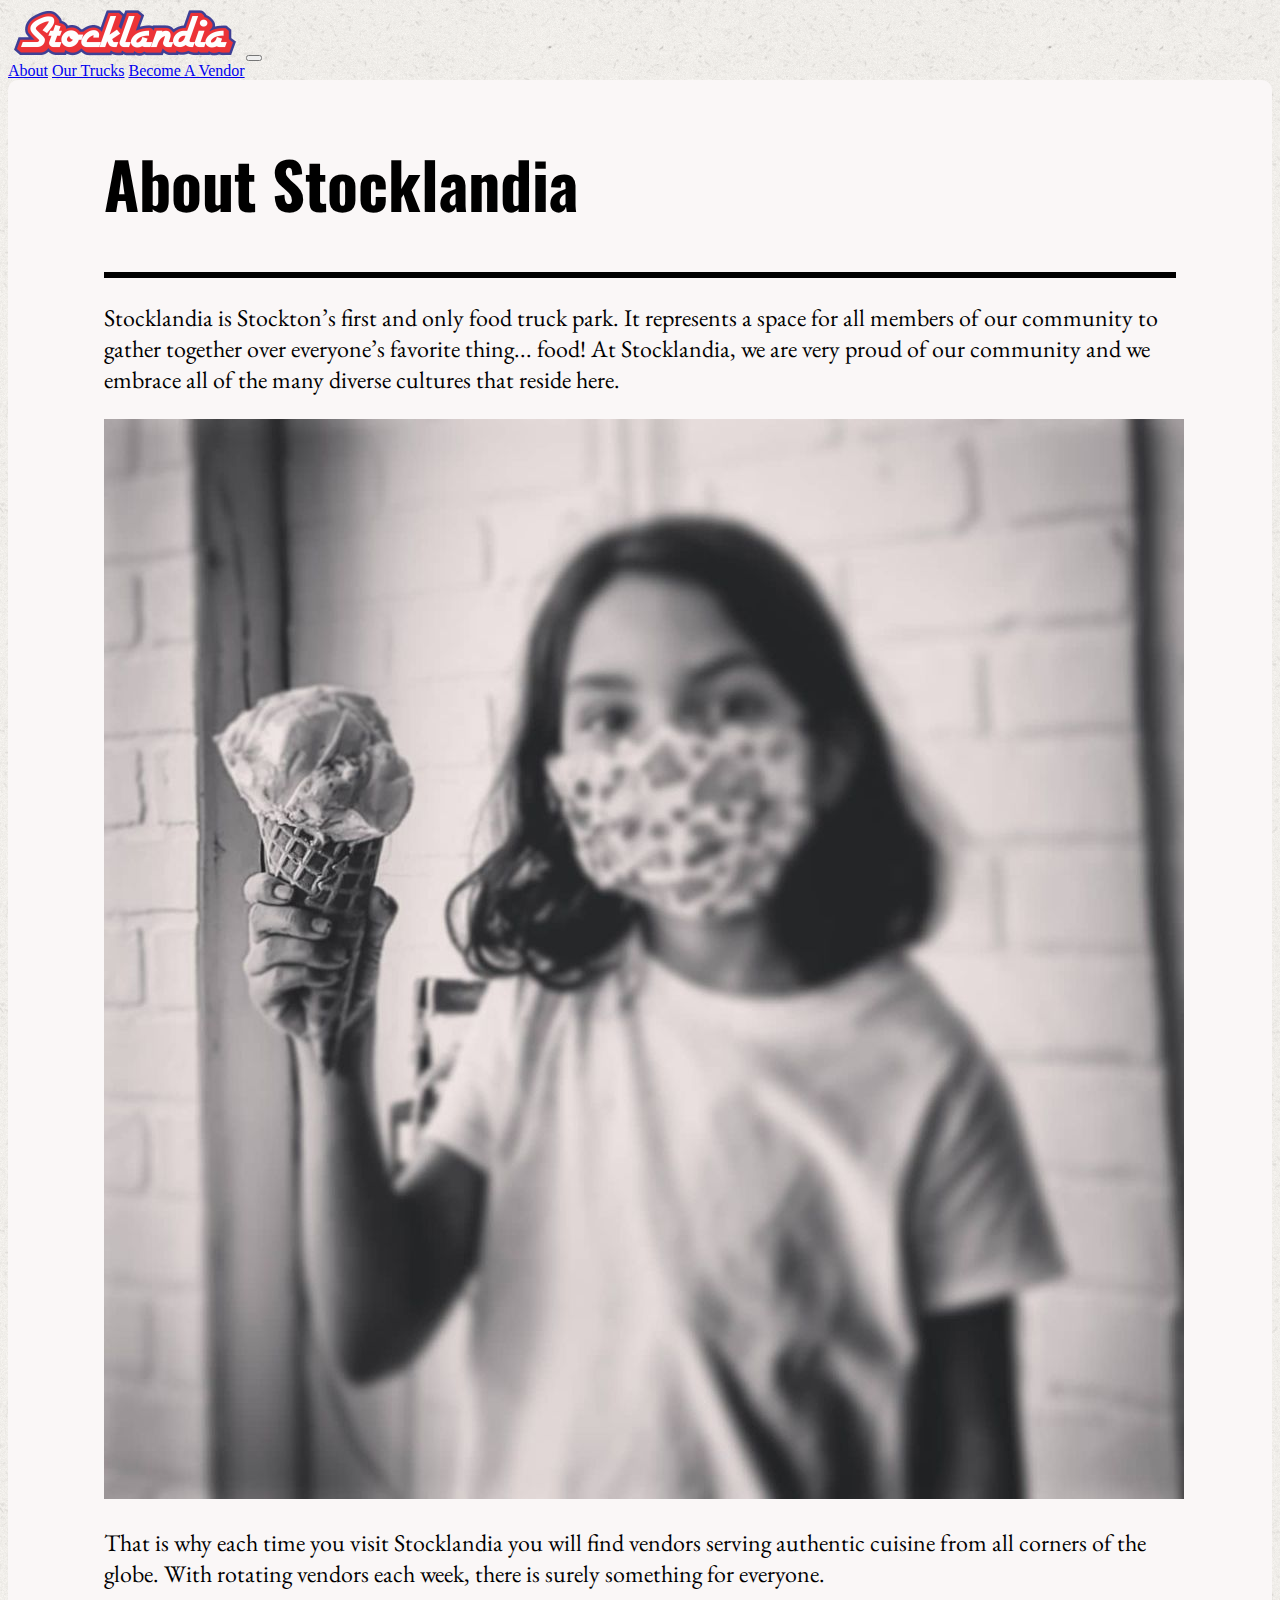
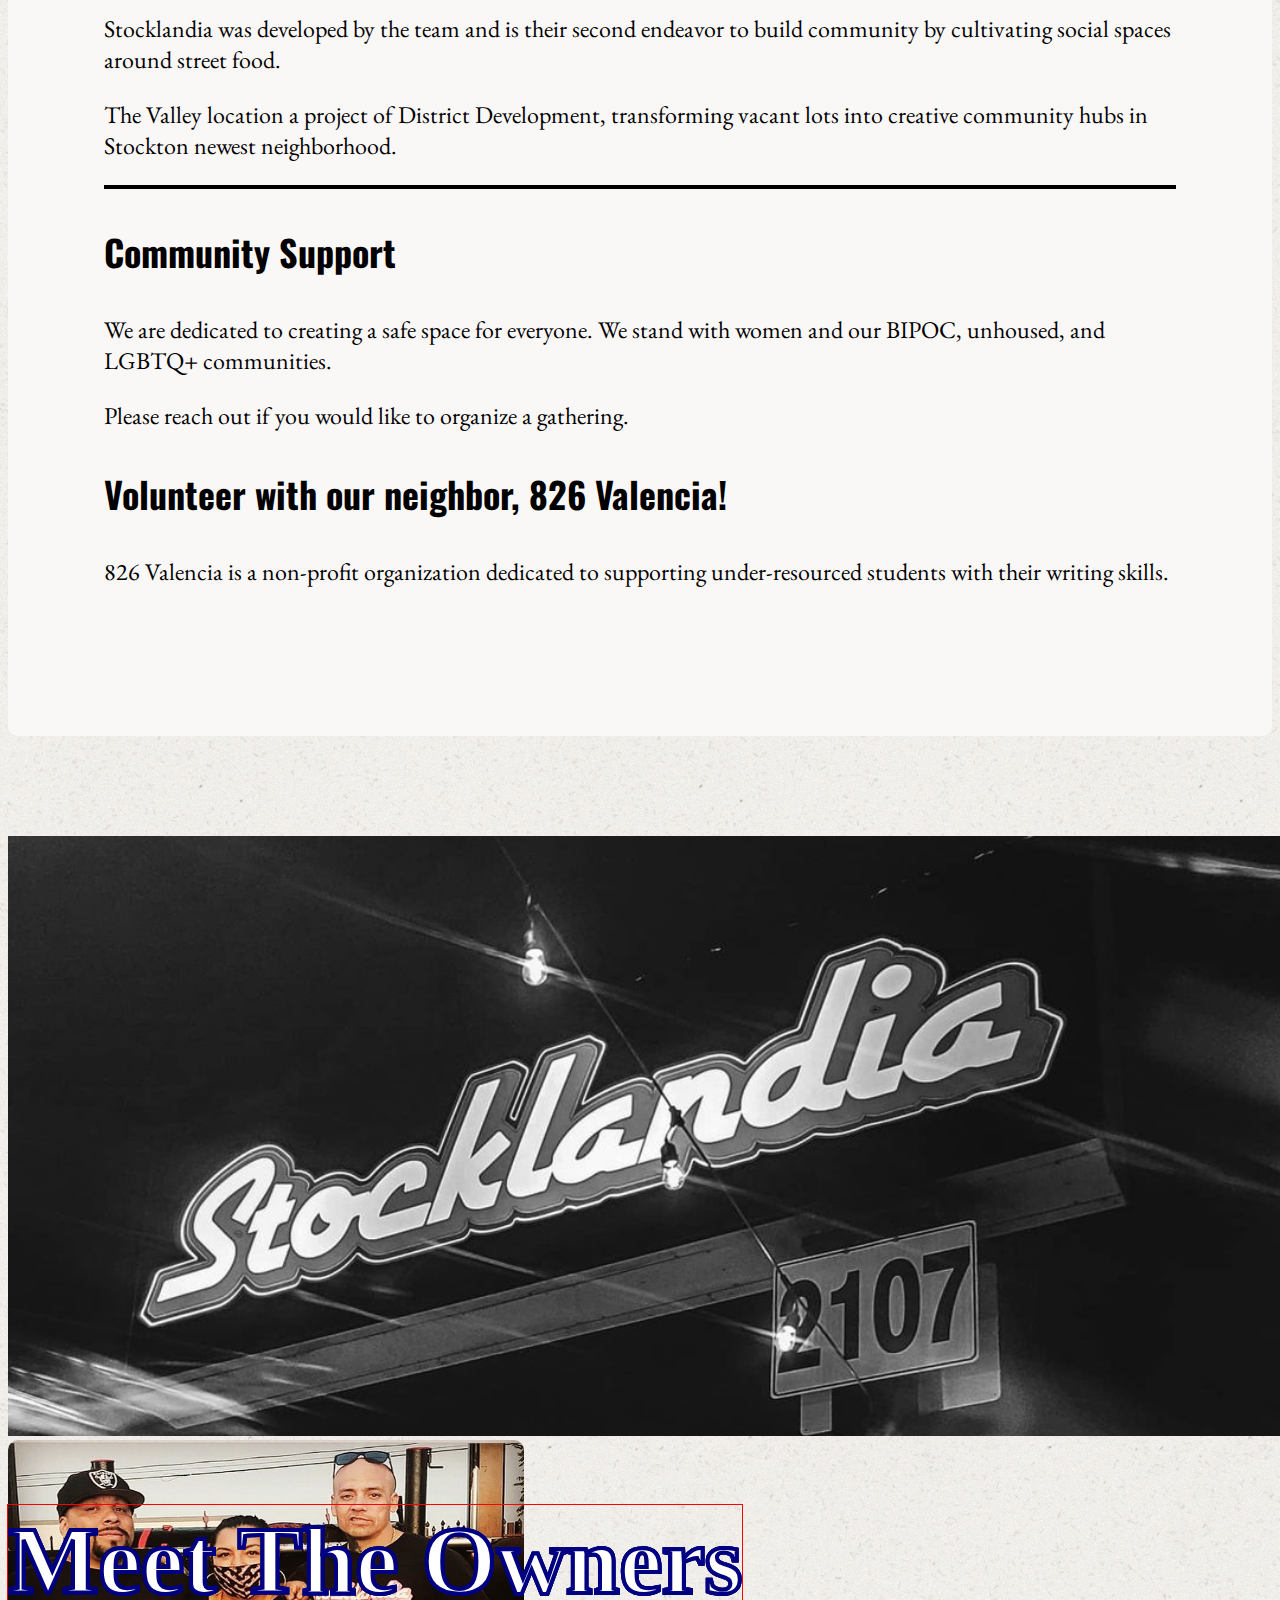
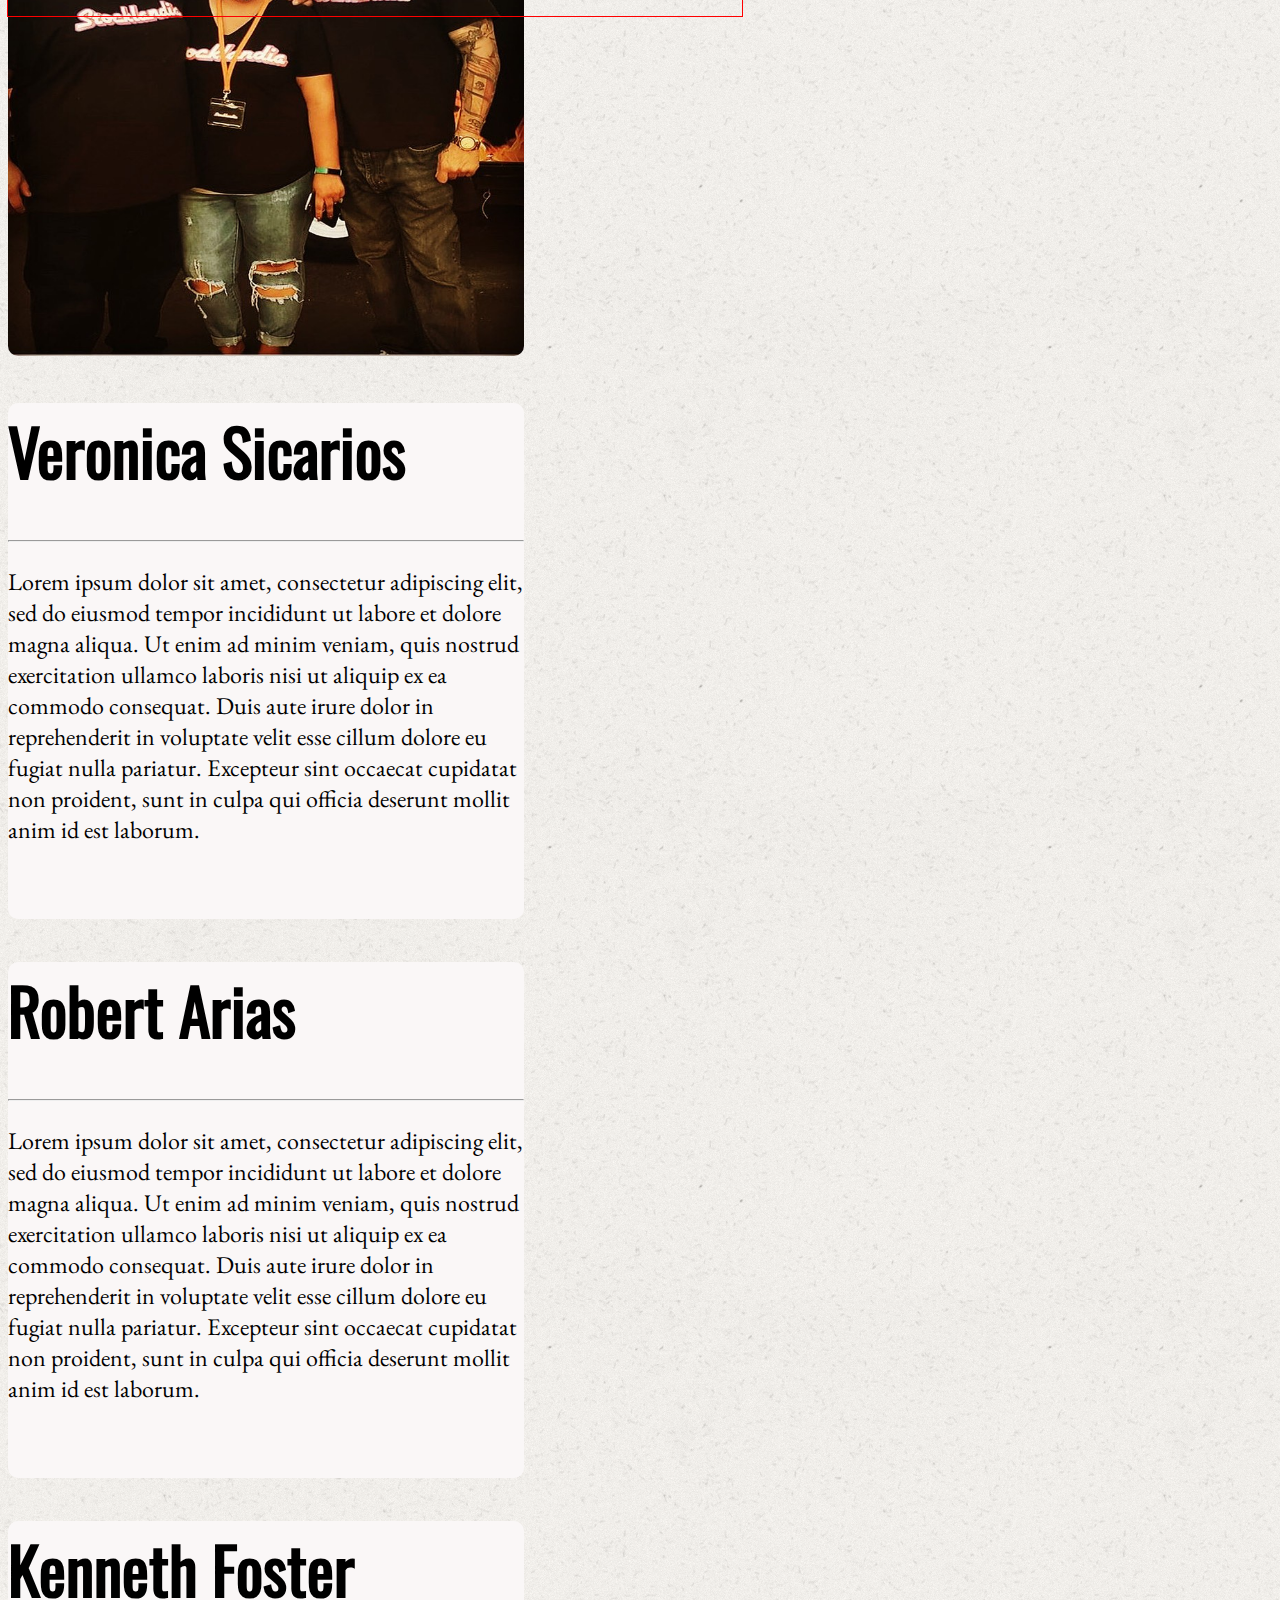
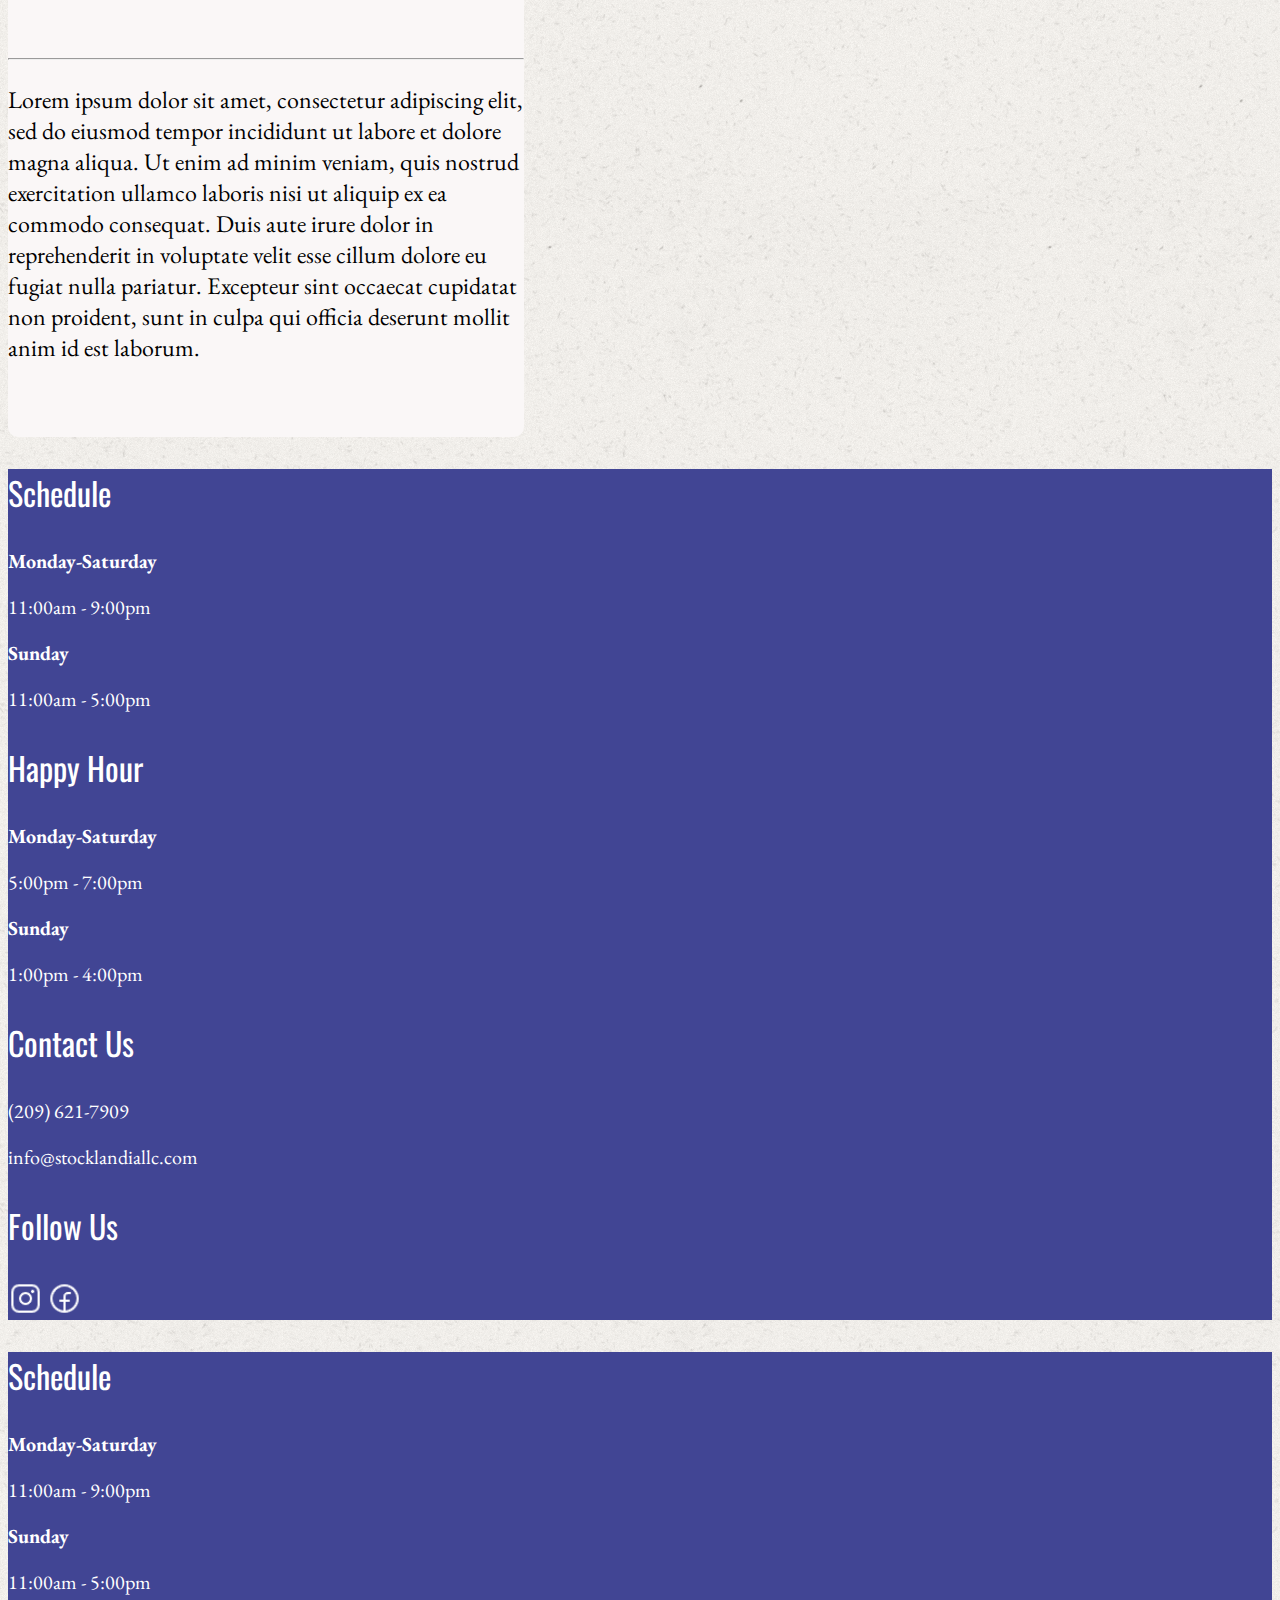
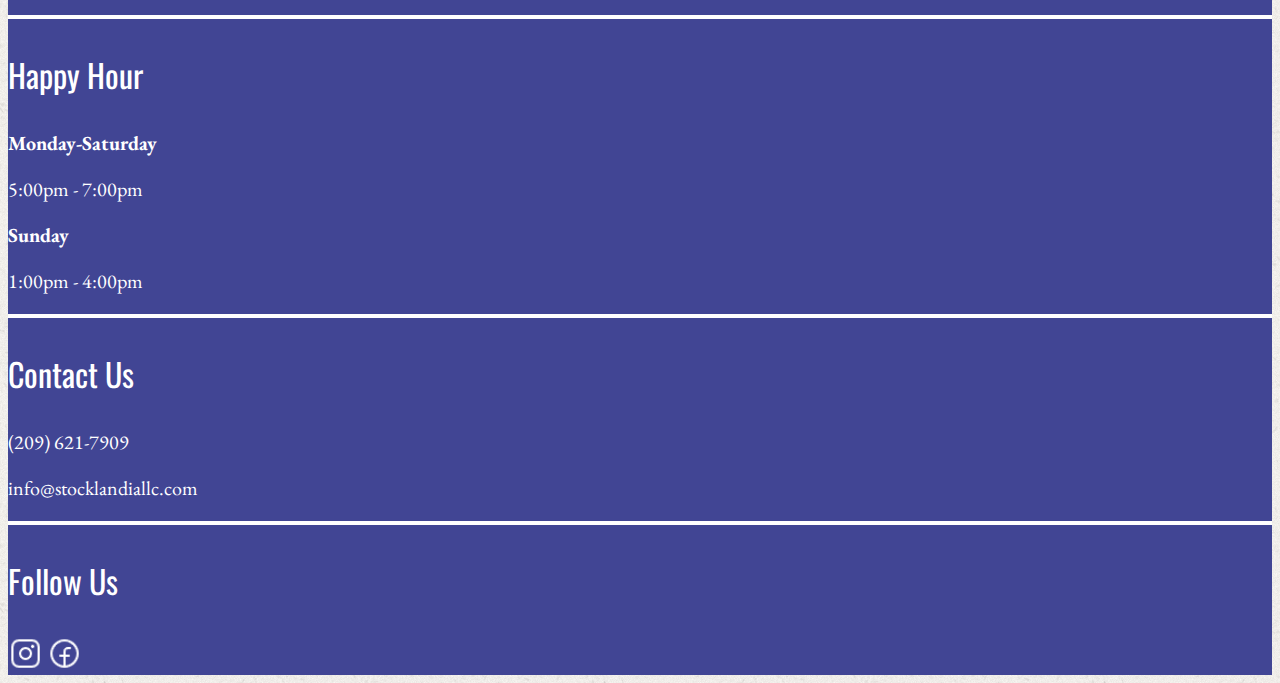
==== commit 8d25edfb: "test" ====
--- a/pages/AboutPage.html
+++ b/pages/AboutPage.html
@@ -34,10 +34,10 @@
   <!-- End of Nav Bar -->
 
   <!-- About Stocklandia section -->
-  <div class="container navBarColor borderRadius my-5">
-    <h1 class="text-center fontSize64 py-4">About Stocklandia</h1>
-
-    <hr style="border: 2px solid black;">
+  <div class="container borderAbout marg navBarColor borderRadius board" >
+    <h1 class="text-center fontSizeBold64 py-4" style="color: black;">About Stocklandia</h1>
+
+    <hr style="border: 3px solid black;" >
 
     <p class="fontSize24">Stocklandia is Stockton’s first and only food truck park. It represents a space for all
       members of our community to gather together over everyone’s favorite thing... food! At Stocklandia, we are very
@@ -61,16 +61,16 @@
 
     <hr class="my-5" style="border: 2px solid black;">
 
-    <div class="row">
-      <div class="col text-center mb-5">
-        <h3 class="fontSize36">Community Support</h3>
+    <div class="row mb-5">
+      <div class="col text-center px-5 ">
+        <h3 class="fontSizeBold36 pb-3">Community Support</h3>
         <p class="fontSize24">We are dedicated to creating a safe space for everyone. We stand with women and our BIPOC,
           unhoused, and LGBTQ+ communities.</p>
         <p class="fontSize24">Please reach out if you would like to organize a gathering.</p>
       </div>
 
-      <div class="col text-center">
-        <h3 class="fontSize36">Volunteer with our neighbor, 826 Valencia!</h3>
+      <div class="col text-center px-5">
+        <h3 class="fontSizeBold36 px-1">Volunteer with our neighbor, 826 Valencia!</h3>
         <p class="fontSize24">826 Valencia is a non-profit organization dedicated to supporting under-resourced students
           with their writing skills.</p>
       </div>
--- a/styles/Jstyles.css
+++ b/styles/Jstyles.css
@@ -30,6 +30,7 @@
     font-family: Oswald-Regular;
 }
 
+
 .fontSize36 {
     font-size: 36px;
 }
@@ -41,11 +42,26 @@
 
 .fontSize24 {
     font-size: 24px;
+    font-family: EBGaramond-Regular;
+}
+.fontSizeOs24{
+    font-size: 24px;
+    font-family: Oswald-Regular;
 }
 
-.ebGaramond {
+.fontSize16 {
     font-family: EBGaramond-Regular;
+    font-size: 16px;
 }
+.fontSizeBold16{
+    font-size: 16;
+    font-family: EBGaramond-Bold;
+}
+.fontSize20{
+    font-size: 20px;
+    font-family: Oswald-Regular;
+}
+
 
 /* Should make a media query for font sizes later on for better responsiveness */
 
--- a/styles/Fstyles.css
+++ b/styles/Fstyles.css
@@ -66,6 +66,14 @@
 .submitBtn{
     padding-left: 5rem !important;
     padding-right: 5rem !important;
+    font-family: EBGaramond-Regular;
+    font-size: 20px;
+}
+
+.oswald{
+    font-family: Oswald-regular;
+    color: #000;
+    font-size: 64px;
 }
 
 .VendorsApplicationTxt{
@@ -78,12 +86,24 @@
     vertical-align: middle;
     text-align: center;
 }
+.marg{
+    margin-bottom: 100px;
+}
 
 .border{
     padding: 3% 6% 6% 6%
-    
 }
-
+.fontSizeBold64 {
+    font-size: 64px;
+    font-family: Oswald-Bold;
+}
+.fontSizeBold36 {
+    font-size: 36px;
+    font-family: Oswald-Bold;
+}
+.borderAbout{
+    padding: 1% 96px 125px 96px
+}
 
 
 .VendorsTitleTxt{
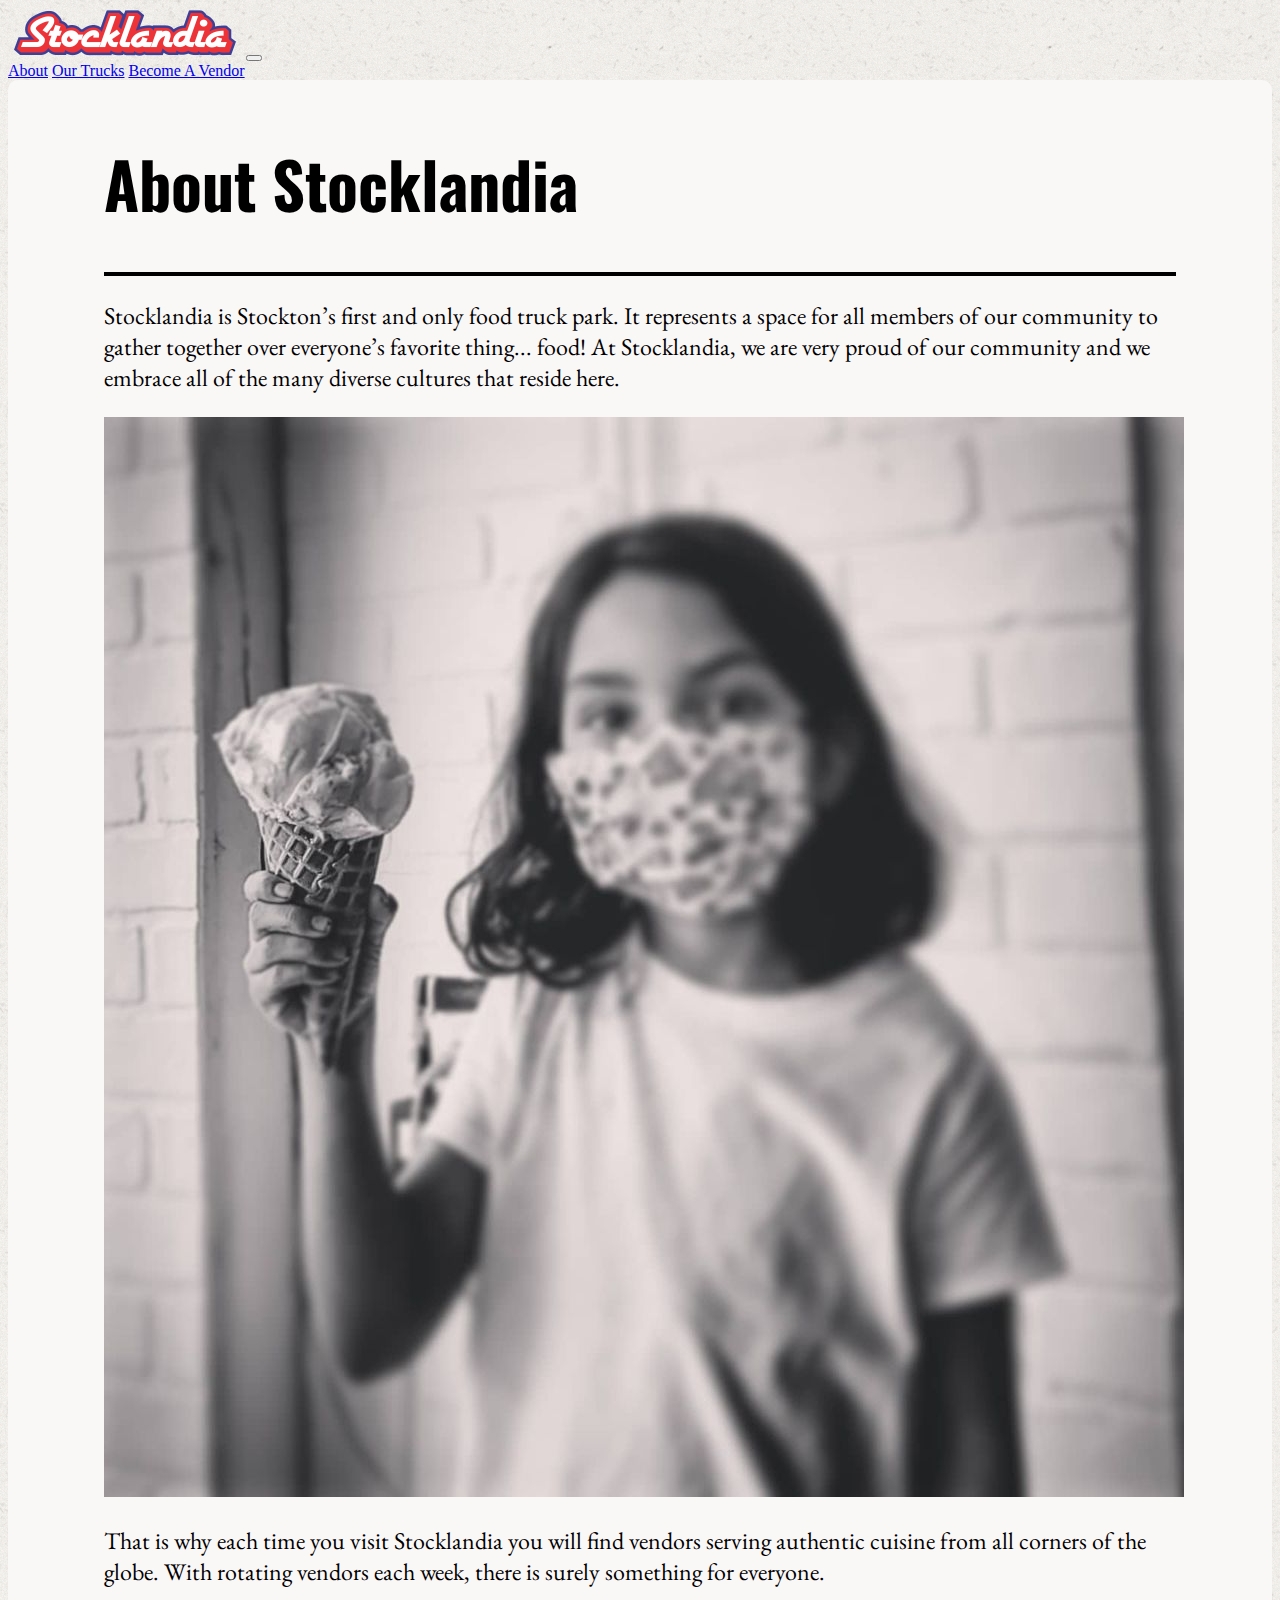
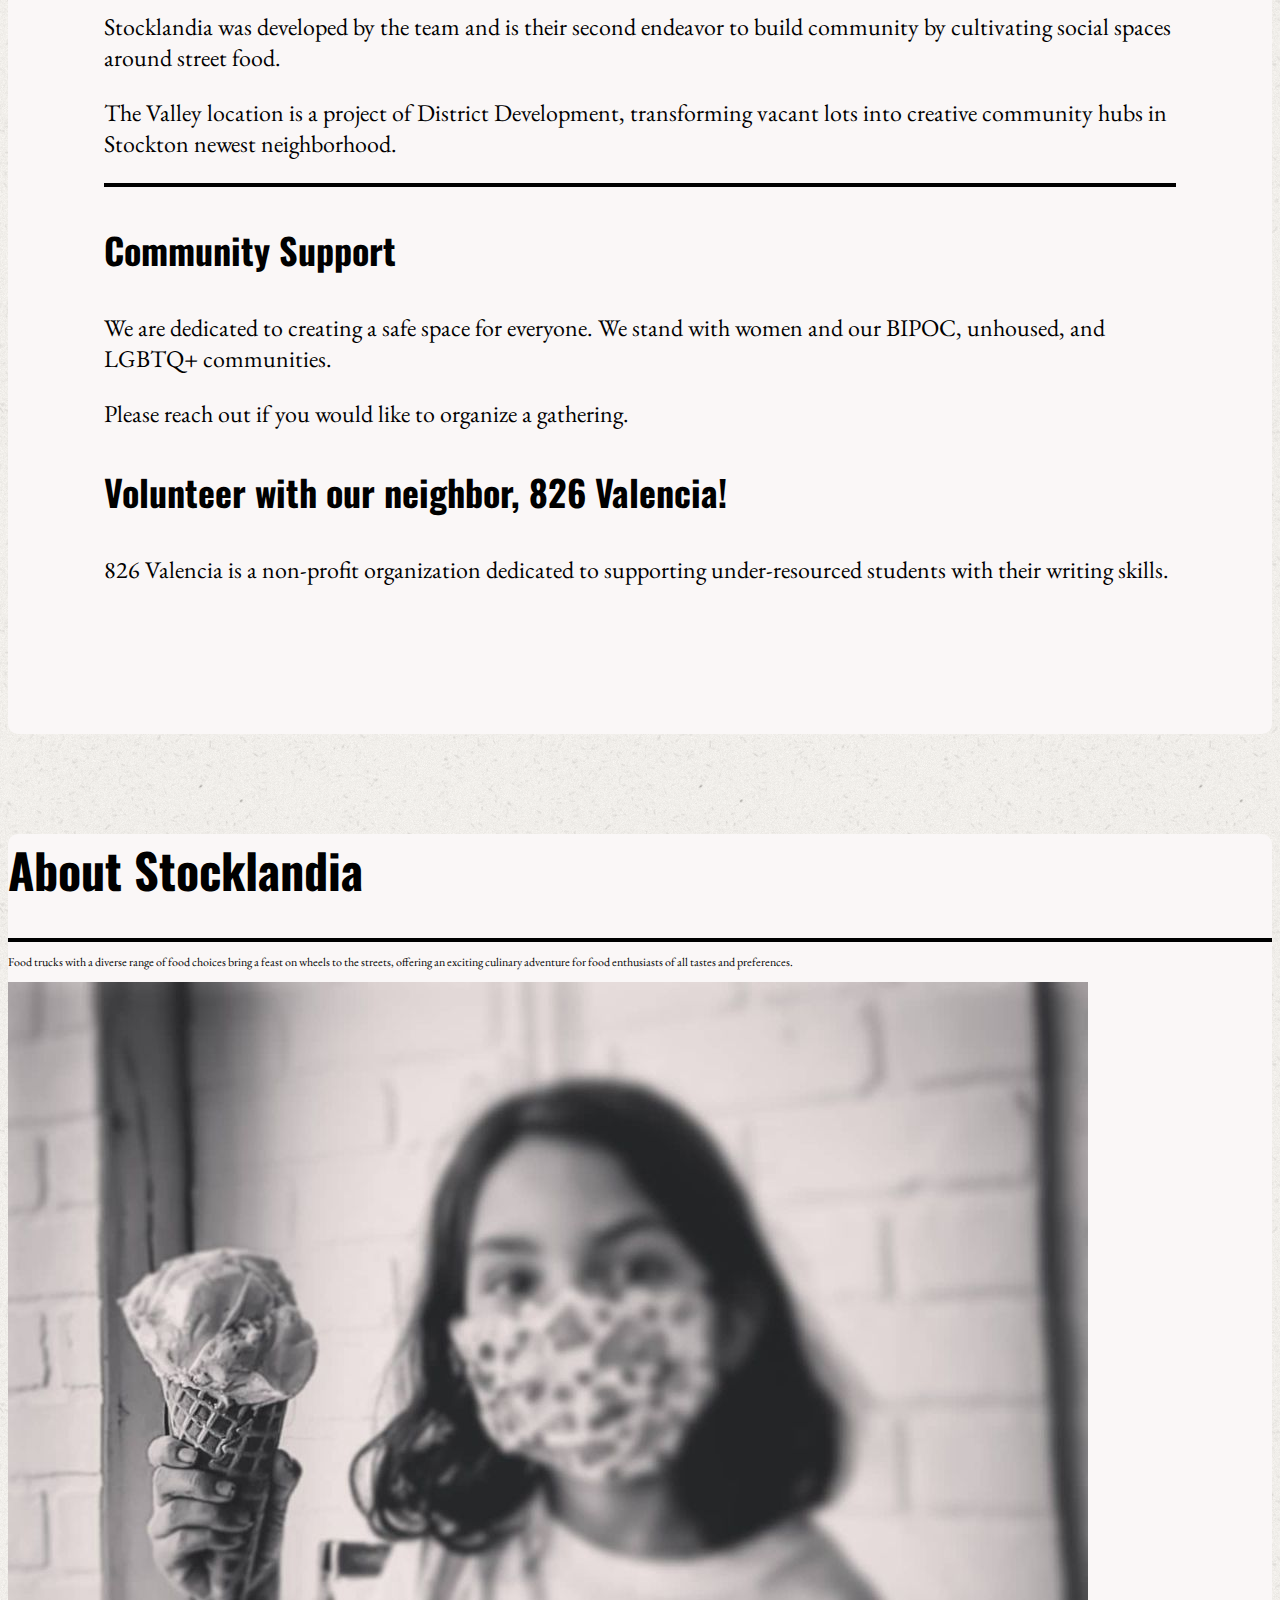
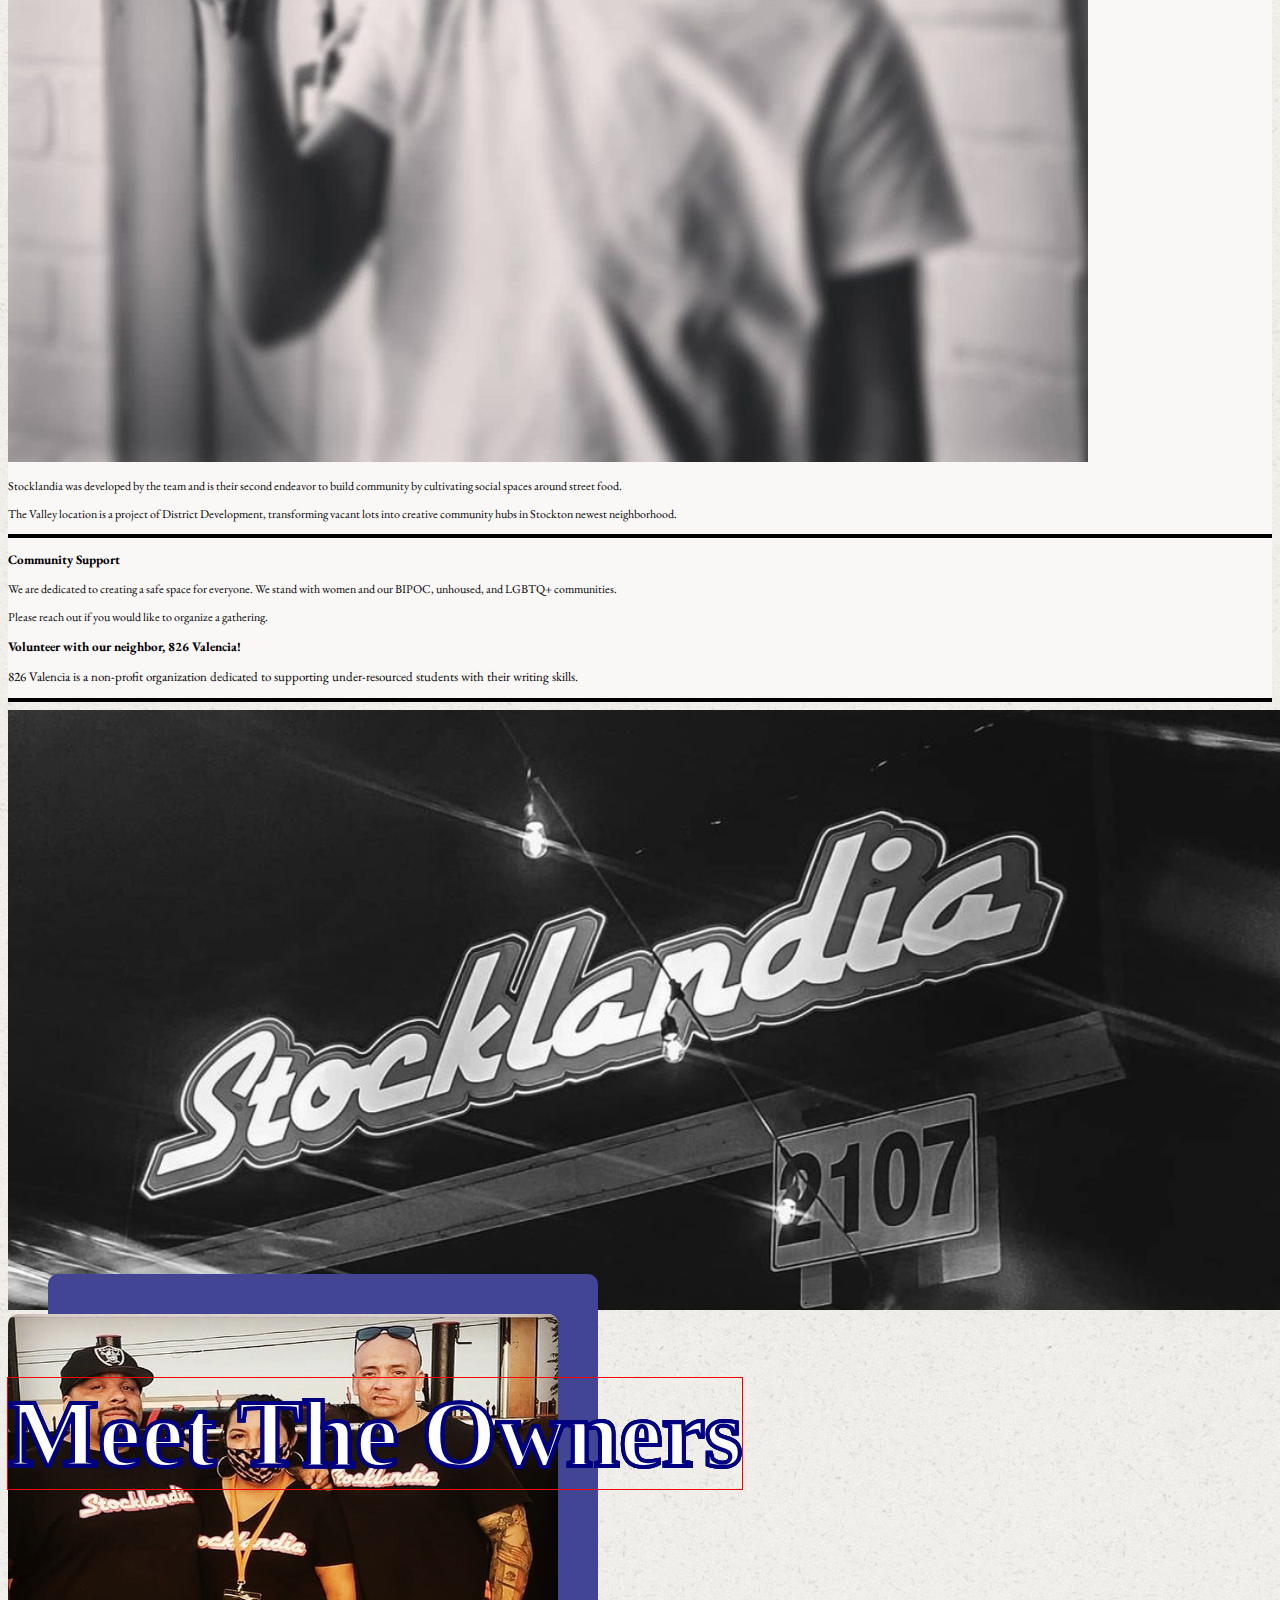
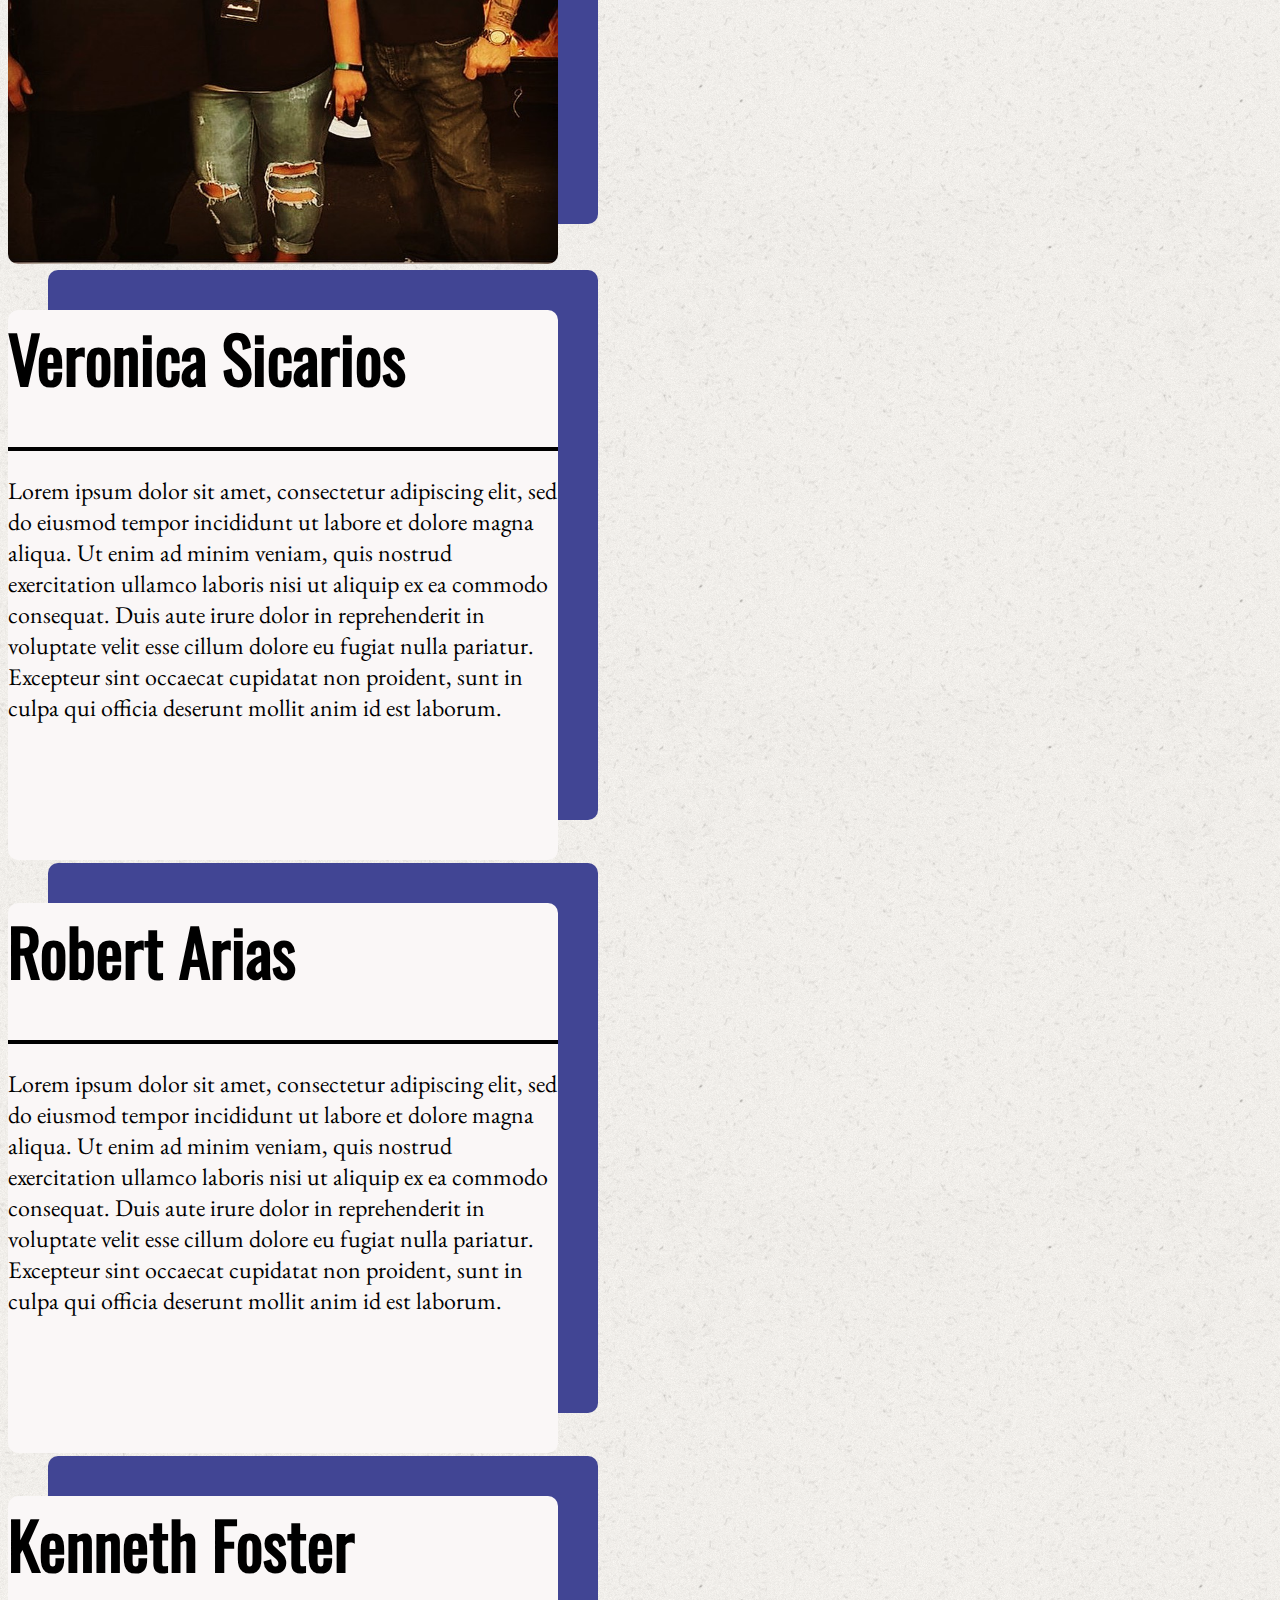
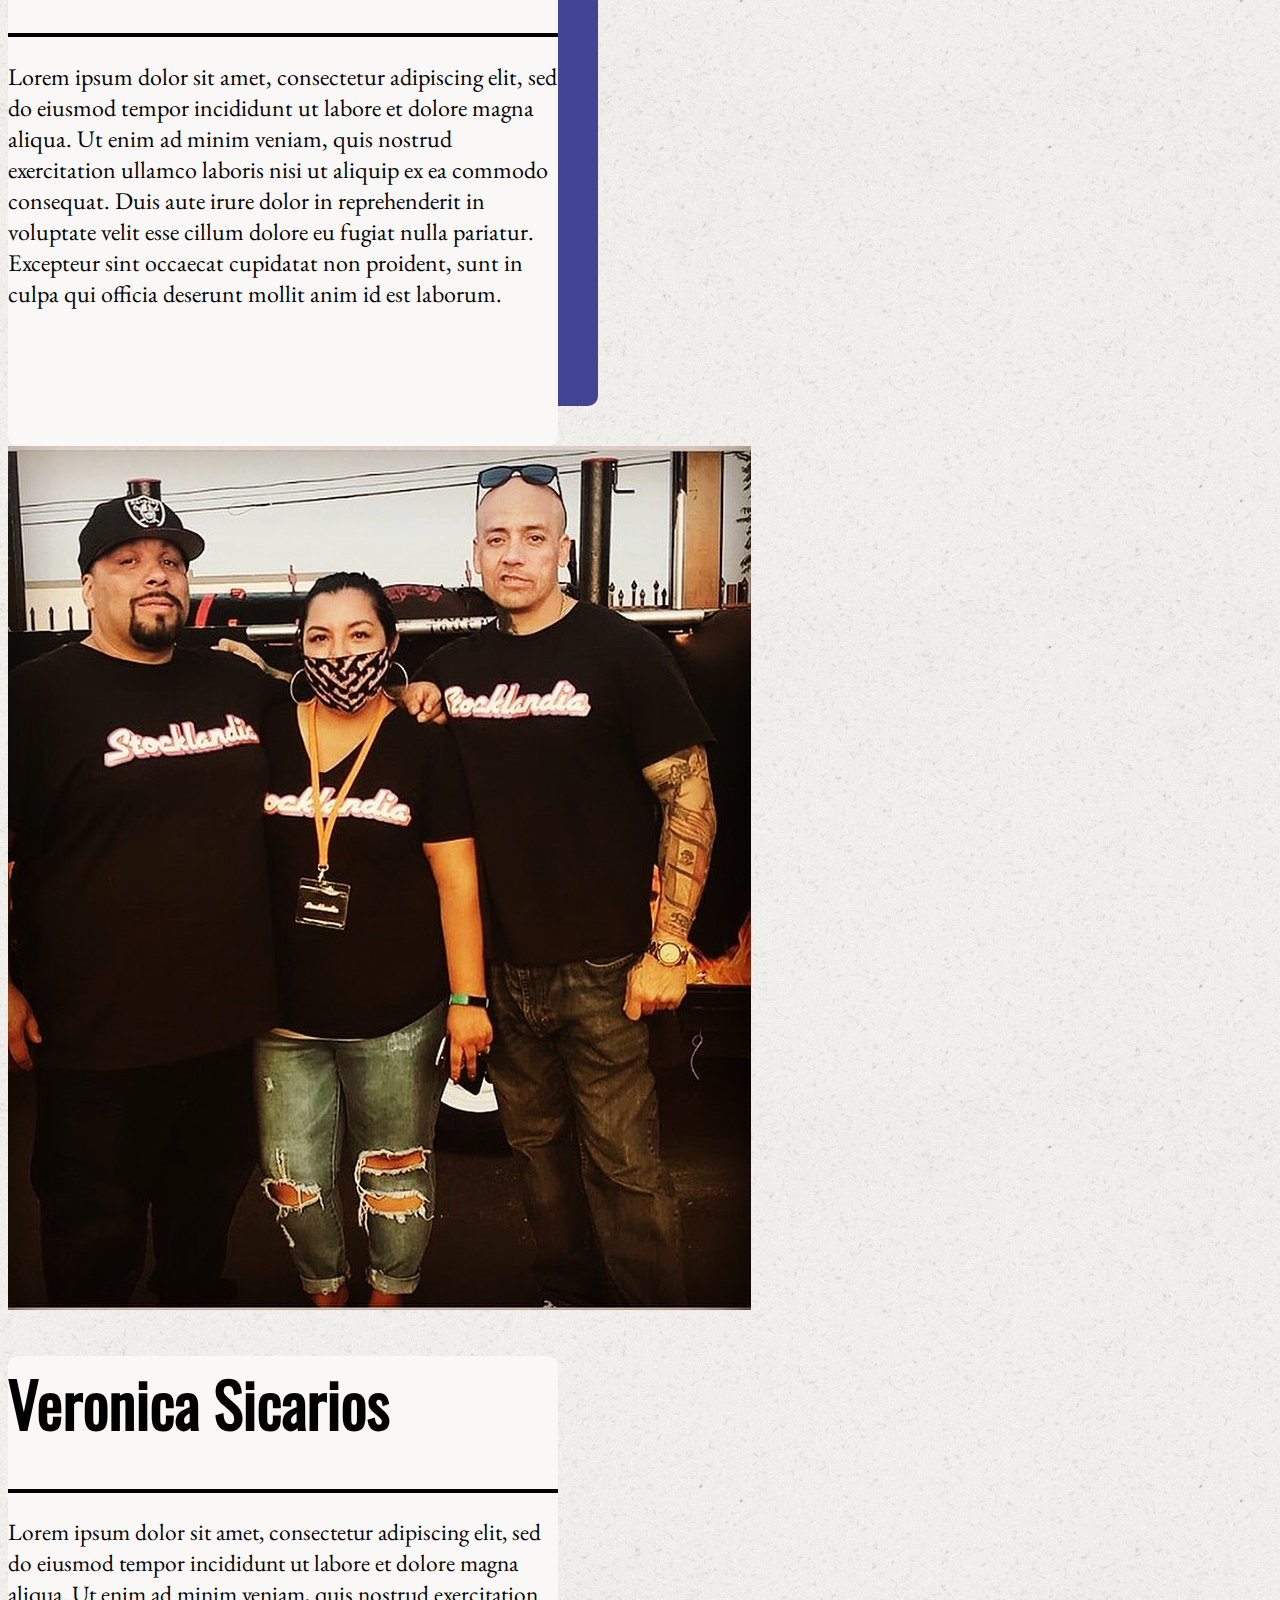
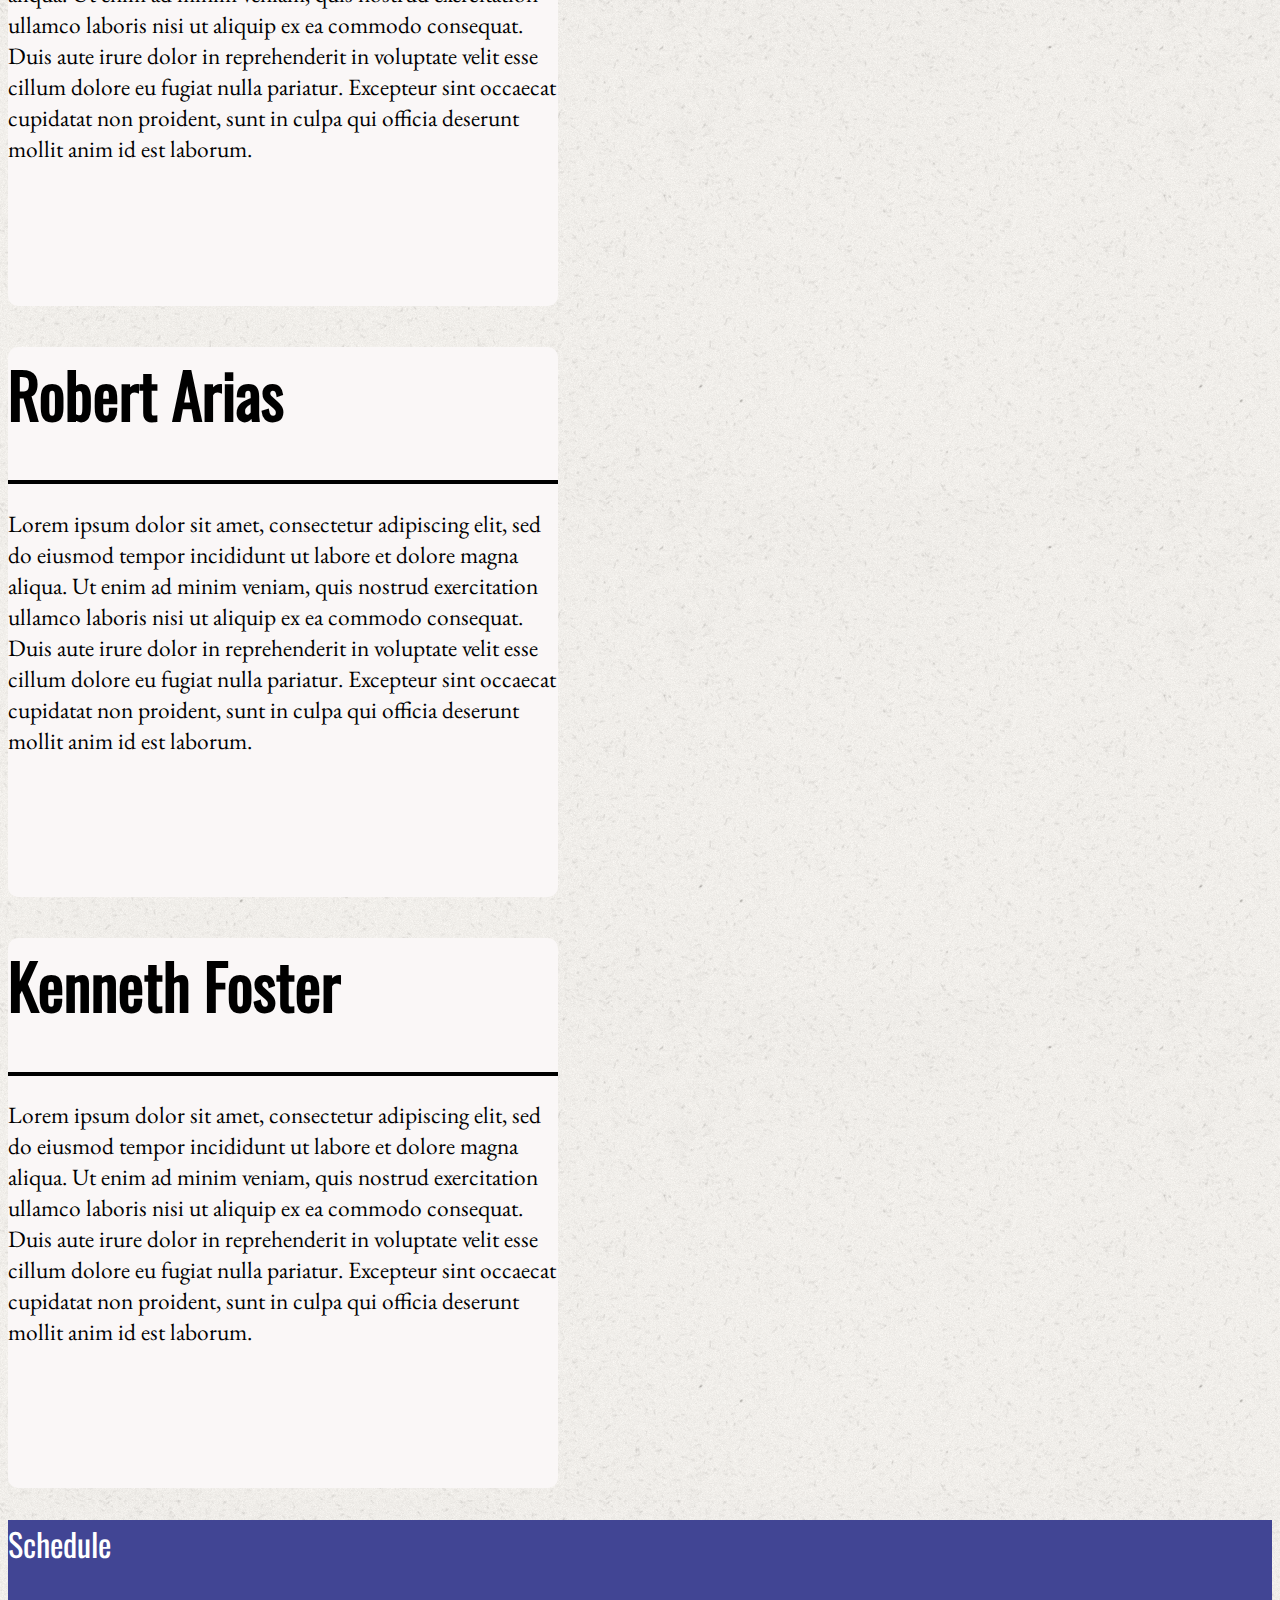
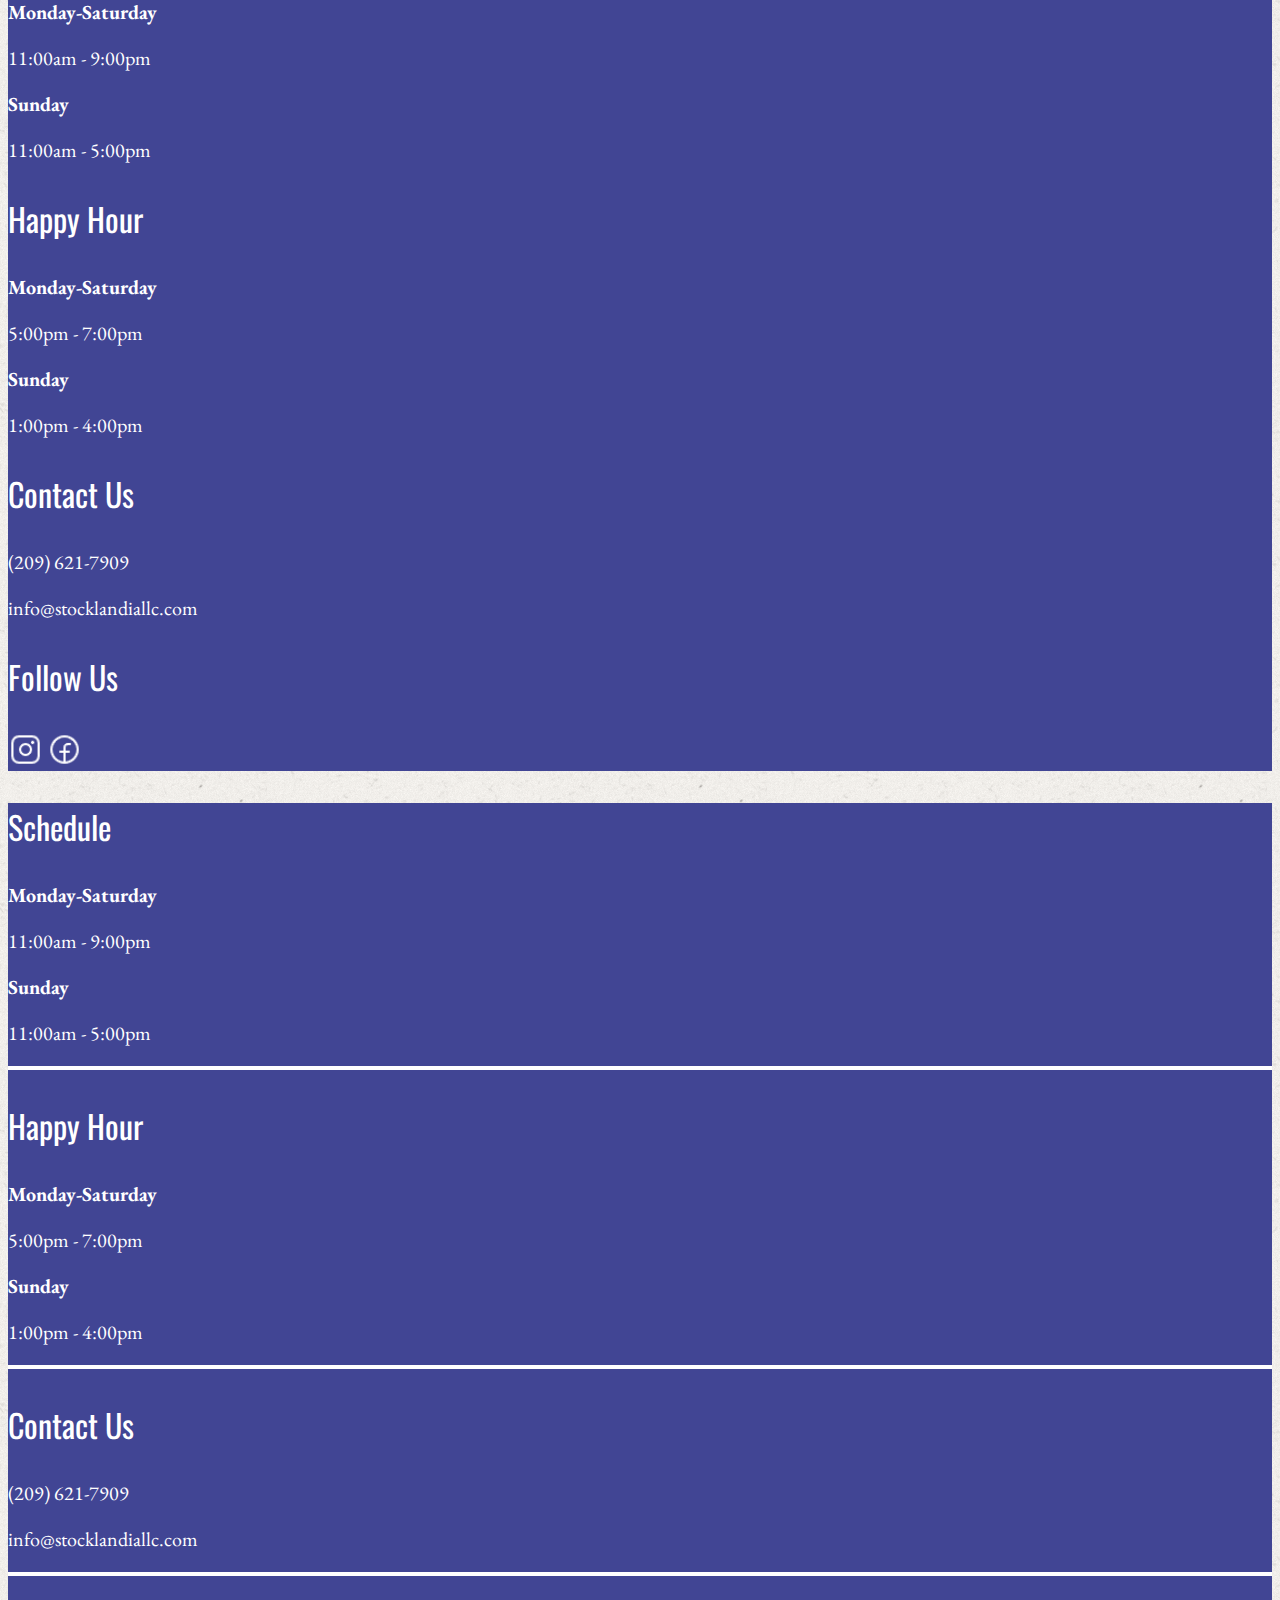
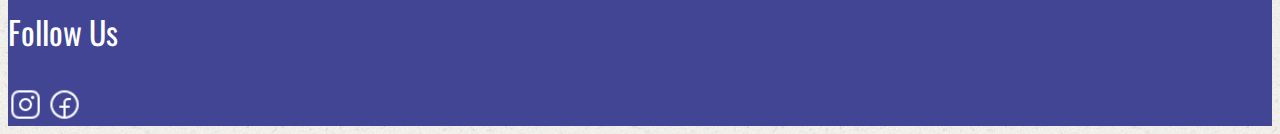
==== commit d130c3aa: "responsiveness changes on about page and CSS. some responsiveness changes on our trucks page" ====
--- a/pages/AboutPage.html
+++ b/pages/AboutPage.html
@@ -33,18 +33,18 @@
   </nav>
   <!-- End of Nav Bar -->
 
-  <!-- About Stocklandia section -->
-  <div class="container borderAbout marg navBarColor borderRadius board" >
+  <!-- Start of About Stocklandia Desktop section -->
+  <div class="container borderAbout mt-5 marg navBarColor borderRadius board d-none d-sm-block">
     <h1 class="text-center fontSizeBold64 py-4" style="color: black;">About Stocklandia</h1>
 
-    <hr style="border: 3px solid black;" >
-
-    <p class="fontSize24">Stocklandia is Stockton’s first and only food truck park. It represents a space for all
+    <hr style="border: 2px solid black;">
+
+    <p class="fontSize24 pt-4">Stocklandia is Stockton’s first and only food truck park. It represents a space for all
       members of our community to gather together over everyone’s favorite thing... food! At Stocklandia, we are very
       proud of our community and we embrace all of the many diverse cultures that reside here. </p>
 
     <div class="row">
-      <div class="col-4">
+      <div class="col-4 mb-5">
         <img src="../assets/iceCream.jpg" class="img-fluid" alt="Little girl holding ice ice cream">
       </div>
 
@@ -54,14 +54,14 @@
           everyone.</p>
         <p class="fontSize24">Stocklandia was developed by the team and is their second endeavor to build community by
           cultivating social spaces around street food.</p>
-        <p class="fontSize24">The Valley location a project of District Development, transforming vacant lots into
+        <p class="fontSize24">The Valley location is a project of District Development, transforming vacant lots into
           creative community hubs in Stockton newest neighborhood.</p>
       </div>
     </div>
 
     <hr class="my-5" style="border: 2px solid black;">
 
-    <div class="row mb-5">
+    <div class="row mt-5 mb-5">
       <div class="col text-center px-5 ">
         <h3 class="fontSizeBold36 pb-3">Community Support</h3>
         <p class="fontSize24">We are dedicated to creating a safe space for everyone. We stand with women and our BIPOC,
@@ -77,75 +77,176 @@
     </div>
 
   </div>
-  <!-- End of About Stocklandia section -->
+  <!-- End of About Stocklandia Desktop Section -->
+
+  <!-- Star of About Stocklandia Mobile section -->
+  <div class="container navBarColor borderRadius pb-2 board d-block d-sm-none">
+    <h1 class="text-center fontSizeBold48 py-4" style="color: black;">About Stocklandia</h1>
+
+    <hr style="border: 2px solid black;">
+
+    <p class="fontSize12">Food trucks with a diverse range of food choices bring a feast on wheels to the streets, offering an exciting culinary adventure for food enthusiasts of all tastes and preferences.</p>
+
+    <div class="row">
+      <div class="col-5">
+        <img src="../assets/iceCream.jpg" class="img-fluid" alt="Little girl holding ice ice cream">
+      </div>
+
+      <div class="col">
+        <p class="fontSize12">Stocklandia was developed by the team and is their second endeavor to build community by
+          cultivating social spaces around street food.</p>
+        <p class="fontSize12">The Valley location is a project of District Development, transforming vacant lots into
+          creative community hubs in Stockton newest neighborhood.</p>
+      </div>
+    </div>
+
+    <hr class="" style="border: 2px solid black;">
+
+    <div class="row">
+        <h3 class="fontSizeBold13 fw-bold text-center pb-3">Community Support</h3>
+        <p class="fontSize12 text-center m-0">We are dedicated to creating a safe space for everyone. We stand with women and our BIPOC,
+          unhoused, and LGBTQ+ communities.</p>
+        <p class="fontSize12 text-center">Please reach out if you would like to organize a gathering.</p>
+
+        <h3 class="fontSizeBold13 fw-bold text-center pb-3">Volunteer with our neighbor, 826 Valencia!</h3>
+        <p class="fontSize13 text-center">826 Valencia is a non-profit organization dedicated to supporting under-resourced students
+          with their writing skills.</p>
+    </div>
+
+    <hr class="my-4" style="border: 2px solid black;">
+  </div>
+  <!-- End of About Stocklandia Mobile Section -->
 
   <!-- Stocklandia Night Image -->
-  <div class="container-fluid">
+  <div class="container-fluid my-5 p-0">
     <img src="../assets/stocklandiaNightLogo.jpg" class="img-fluid stocklandiaNightResize"
       alt="Stocklandia Logo at night">
   </div>
   <!-- End of Stocklandia Night Image -->
 
-  <!-- Start of Meet The Owners Section -->
-  <div class="container">
-    <div class="row">
-      <h1 class="text-center fontSize96">Meet The Owners</h1>
-      <h1 class="text-center fontSize96">Meet The Owners</h1>
-      <h1 class="text-center fontSize96">Meet The Owners</h1>
-    </div>
-
-    <div class="row">
-      <div class="col d-flex justify-content-center">
-        <img src="../assets/owners.jpg" class="img-fluid containerSize" alt="Photo of the founders/owners">
-      </div>
-      <div class="col d-flex justify-content-center">
+  <!-- Start of Meet The Owners Desktop Section -->
+  <div class="container d-none d-sm-block">
+    <div class="row">
+      <h1 class="text-center fontSize96">Meet The Owners</h1>
+      <h1 class="text-center fontSize96">Meet The Owners</h1>
+      <h1 class="text-center fontSize96">Meet The Owners</h1>
+    </div>
+
+    <div class="row">
+      <div class="col d-flex justify-content-center my-5">
+        <img src="../assets/owners.jpg" class="img-fluid containerSize blueShadow" alt="Photo of the founders/owners">
+      </div>
+      <div class="col d-flex justify-content-center my-5">
+        <div class="containerSize blueShadow">
+          <h1 class="text-center fontSize64 p-3 m-0">Veronica Sicarios</h1>
+          <hr class="m-0 mx-5" style="border: 2px solid black;">
+          <p class="fontSize24 py-4 px-5 m-0">Lorem ipsum dolor sit amet, consectetur adipiscing elit, sed do eiusmod
+            tempor
+            incididunt ut labore et dolore
+            magna aliqua. Ut enim ad minim veniam, quis nostrud exercitation ullamco laboris nisi ut aliquip ex ea
+            commodo
+            consequat. Duis aute irure dolor in reprehenderit in voluptate velit esse cillum dolore eu fugiat nulla
+            pariatur. Excepteur sint occaecat cupidatat non proident, sunt in culpa qui officia deserunt mollit anim id
+            est laborum.</p>
+        </div>
+      </div>
+    </div>
+
+    <div class="row">
+      <div class="col d-flex justify-content-center my-5">
+        <div class="containerSize blueShadow">
+          <h1 class="text-center fontSize64 p-3 m-0">Robert Arias</h1>
+          <hr class="m-0 mx-5" style="border: 2px solid black;">
+          <p class="fontSize24 py-4 px-5 m-0">Lorem ipsum dolor sit amet, consectetur adipiscing elit, sed do eiusmod
+            tempor
+            incididunt ut labore et dolore
+            magna aliqua. Ut enim ad minim veniam, quis nostrud exercitation ullamco laboris nisi ut aliquip ex ea
+            commodo
+            consequat. Duis aute irure dolor in reprehenderit in voluptate velit esse cillum dolore eu fugiat nulla
+            pariatur. Excepteur sint occaecat cupidatat non proident, sunt in culpa qui officia deserunt mollit anim id
+            est laborum.</p>
+        </div>
+      </div>
+      <div class="col d-flex justify-content-center my-5">
+        <div class="containerSize blueShadow">
+          <h1 class="text-center fontSize64 p-3 m-0">Kenneth Foster</h1>
+          <hr class="m-0 mx-5" style="border: 2px solid black;">
+          <p class="fontSize24 py-4 px-5 m-0">Lorem ipsum dolor sit amet, consectetur adipiscing elit, sed do eiusmod
+            tempor
+            incididunt ut labore et dolore
+            magna aliqua. Ut enim ad minim veniam, quis nostrud exercitation ullamco laboris nisi ut aliquip ex ea
+            commodo
+            consequat. Duis aute irure dolor in reprehenderit in voluptate velit esse cillum dolore eu fugiat nulla
+            pariatur. Excepteur sint occaecat cupidatat non proident, sunt in culpa qui officia deserunt mollit anim id
+            est laborum.</p>
+        </div>
+      </div>
+    </div>
+
+  </div>
+  <!-- End of Meet The Owners Desktop Section -->
+
+  <!-- Start of Meet The Owners Mobile Section -->
+  <div class="container d-block d-sm-none">
+    <!-- <div class="row">
+      <h1 class="text-center fontSize96">Meet The Owners</h1>
+      <h1 class="text-center fontSize96">Meet The Owners</h1>
+      <h1 class="text-center fontSize96">Meet The Owners</h1>
+    </div> -->
+
+    <div class="row">
+      <div class="col d-flex justify-content-center my-4">
+        <img src="../assets/owners.jpg" class="img-fluid" alt="Photo of the founders/owners">
+      </div>
+      <div class="col d-flex justify-content-center my-4">
         <div class="containerSize">
-          <h1 class="text-center fontSize64">Veronica Sicarios</h1>
-          <hr>
-          <p class="fontSize24">Lorem ipsum dolor sit amet, consectetur adipiscing elit, sed do eiusmod tempor
-            incididunt ut labore et dolore
-            magna aliqua. Ut enim ad minim veniam, quis nostrud exercitation ullamco laboris nisi ut aliquip ex ea
-            commodo
-            consequat. Duis aute irure dolor in reprehenderit in voluptate velit esse cillum dolore eu fugiat nulla
-            pariatur. Excepteur sint occaecat cupidatat non proident, sunt in culpa qui officia deserunt mollit anim id
-            est laborum.</p>
-        </div>
-
-      </div>
-    </div>
-
-    <div class="row">
-      <div class="col d-flex justify-content-center">
+          <h1 class="text-center aboutBioHeader oswaldRegular p-3 m-0">Veronica Sicarios</h1>
+          <hr class="m-0 mx-5" style="border: 2px solid black;">
+          <p class="aboutBioText ebGaramondRegular py-4 px-5 m-0">Lorem ipsum dolor sit amet, consectetur adipiscing elit, sed do eiusmod
+            tempor
+            incididunt ut labore et dolore
+            magna aliqua. Ut enim ad minim veniam, quis nostrud exercitation ullamco laboris nisi ut aliquip ex ea
+            commodo
+            consequat. Duis aute irure dolor in reprehenderit in voluptate velit esse cillum dolore eu fugiat nulla
+            pariatur. Excepteur sint occaecat cupidatat non proident, sunt in culpa qui officia deserunt mollit anim id
+            est laborum.</p>
+        </div>
+      </div>
+    </div>
+
+    <div class="row">
+      <div class="col d-flex justify-content-center my-4">
         <div class="containerSize">
-          <h1 class="text-center fontSize64">Robert Arias</h1>
-          <hr>
-          <p class="fontSize24">Lorem ipsum dolor sit amet, consectetur adipiscing elit, sed do eiusmod tempor
-            incididunt ut labore et dolore
-            magna aliqua. Ut enim ad minim veniam, quis nostrud exercitation ullamco laboris nisi ut aliquip ex ea
-            commodo
-            consequat. Duis aute irure dolor in reprehenderit in voluptate velit esse cillum dolore eu fugiat nulla
-            pariatur. Excepteur sint occaecat cupidatat non proident, sunt in culpa qui officia deserunt mollit anim id
-            est laborum.</p>
-        </div>
-
-      </div>
-      <div class="col d-flex justify-content-center">
+          <h1 class="text-center aboutBioHeader oswaldRegular p-3 m-0">Robert Arias</h1>
+          <hr class="m-0 mx-5" style="border: 2px solid black;">
+          <p class="aboutBioText ebGaramondRegular py-4 px-5 m-0">Lorem ipsum dolor sit amet, consectetur adipiscing elit, sed do eiusmod
+            tempor
+            incididunt ut labore et dolore
+            magna aliqua. Ut enim ad minim veniam, quis nostrud exercitation ullamco laboris nisi ut aliquip ex ea
+            commodo
+            consequat. Duis aute irure dolor in reprehenderit in voluptate velit esse cillum dolore eu fugiat nulla
+            pariatur. Excepteur sint occaecat cupidatat non proident, sunt in culpa qui officia deserunt mollit anim id
+            est laborum.</p>
+        </div>
+      </div>
+      <div class="col d-flex justify-content-center my-4">
         <div class="containerSize">
-          <h1 class="text-center fontSize64">Kenneth Foster</h1>
-          <hr>
-          <p class="fontSize24">Lorem ipsum dolor sit amet, consectetur adipiscing elit, sed do eiusmod tempor
-            incididunt ut labore et dolore
-            magna aliqua. Ut enim ad minim veniam, quis nostrud exercitation ullamco laboris nisi ut aliquip ex ea
-            commodo
-            consequat. Duis aute irure dolor in reprehenderit in voluptate velit esse cillum dolore eu fugiat nulla
-            pariatur. Excepteur sint occaecat cupidatat non proident, sunt in culpa qui officia deserunt mollit anim id
-            est laborum.</p>
-        </div>
-
-      </div>
-    </div>
-  </div>
-  <!-- End of Meet The Owners Section -->
+          <h1 class="text-center aboutBioHeader oswaldRegular p-3 m-0">Kenneth Foster</h1>
+          <hr class="m-0 mx-5" style="border: 2px solid black;">
+          <p class="aboutBioText ebGaramondRegular py-4 px-5 m-0">Lorem ipsum dolor sit amet, consectetur adipiscing elit, sed do eiusmod
+            tempor
+            incididunt ut labore et dolore
+            magna aliqua. Ut enim ad minim veniam, quis nostrud exercitation ullamco laboris nisi ut aliquip ex ea
+            commodo
+            consequat. Duis aute irure dolor in reprehenderit in voluptate velit esse cillum dolore eu fugiat nulla
+            pariatur. Excepteur sint occaecat cupidatat non proident, sunt in culpa qui officia deserunt mollit anim id
+            est laborum.</p>
+        </div>
+      </div>
+    </div>
+
+  </div>
+  <!-- End of Meet The Owners Mobile Section -->
 
   <!-- Start of Footer -->
   <div class="container-fluid backgroundFooter text-center pt-4 pb-5 d-none d-sm-block">
@@ -195,49 +296,49 @@
   </div>
   <!-- End of Footer -->
 
-<!-- Start of Mobile Footer -->
-<div class="container d-block d-sm-none backgroundFooter">
-  <div class="row text-center pt-5">
-    <p class="footerTitleTxt">Schedule</p>
-  </div>
-  <div class="row text-center">
-    <p class="footerBodyTitleTxt m-0">Monday-Saturday</p>
-    <p class="footerBodyTxt">11:00am - 9:00pm</p>
-  </div>
-  <div class="row text-center">
-    <p class="footerBodyTitleTxt m-0">Sunday</p>
-    <p class="footerBodyTxt">11:00am - 5:00pm</p>
-  </div>
-  <hr style="border: 2px solid white;">
-  <div class="row text-center">
-    <p class="footerTitleTxt">Happy Hour</p>
-  </div>
-  <div class="row text-center">
-    <p class="footerBodyTitleTxt m-0">Monday-Saturday</p>
-    <p class="footerBodyTxt">5:00pm - 7:00pm</p>
-  </div>
-  <div class="row text-center">
-    <p class="footerBodyTitleTxt m-0">Sunday</p>
-    <p class="footerBodyTxt">1:00pm - 4:00pm</p>
-  </div>
-  <hr style="border: 2px solid white;">
-  <div class="row text-center">
-    <p class="footerTitleTxt">Contact Us</p>
-  </div>
-  <div class="row text-center">
-    <p class="footerBodyTxt m-0">(209) 621-7909</p>
-    <p class="footerBodyTxt">info@stocklandiallc.com</p>
-  </div>
-  <hr style="border: 2px solid white;">
-  <div class="row text-center">
-    <p class="footerTitleTxt">Follow Us</p>
-  </div>
-  <div class="row d-flex justify-content-center pb-4">
-    <img src="../assets/instagramLogo.png" class="socialMediaSize me-2 px-0" alt="Instagram logo">
-    <img src="../assets/facebookLogo.png" class="socialMediaSize ms-2 px-0" alt="Facebook logo">
-  </div>
-</div>
-<!-- End of Mobile Footer -->
+  <!-- Start of Mobile Footer -->
+  <div class="container d-block d-sm-none backgroundFooter">
+    <div class="row text-center pt-5">
+      <p class="footerTitleTxt">Schedule</p>
+    </div>
+    <div class="row text-center">
+      <p class="footerBodyTitleTxt m-0">Monday-Saturday</p>
+      <p class="footerBodyTxt">11:00am - 9:00pm</p>
+    </div>
+    <div class="row text-center">
+      <p class="footerBodyTitleTxt m-0">Sunday</p>
+      <p class="footerBodyTxt">11:00am - 5:00pm</p>
+    </div>
+    <hr style="border: 2px solid white;">
+    <div class="row text-center">
+      <p class="footerTitleTxt">Happy Hour</p>
+    </div>
+    <div class="row text-center">
+      <p class="footerBodyTitleTxt m-0">Monday-Saturday</p>
+      <p class="footerBodyTxt">5:00pm - 7:00pm</p>
+    </div>
+    <div class="row text-center">
+      <p class="footerBodyTitleTxt m-0">Sunday</p>
+      <p class="footerBodyTxt">1:00pm - 4:00pm</p>
+    </div>
+    <hr style="border: 2px solid white;">
+    <div class="row text-center">
+      <p class="footerTitleTxt">Contact Us</p>
+    </div>
+    <div class="row text-center">
+      <p class="footerBodyTxt m-0">(209) 621-7909</p>
+      <p class="footerBodyTxt">info@stocklandiallc.com</p>
+    </div>
+    <hr style="border: 2px solid white;">
+    <div class="row text-center">
+      <p class="footerTitleTxt">Follow Us</p>
+    </div>
+    <div class="row d-flex justify-content-center pb-4">
+      <img src="../assets/instagramLogo.png" class="socialMediaSize me-2 px-0" alt="Instagram logo">
+      <img src="../assets/facebookLogo.png" class="socialMediaSize ms-2 px-0" alt="Facebook logo">
+    </div>
+  </div>
+  <!-- End of Mobile Footer -->
 
 
   <script src="https://cdn.jsdelivr.net/npm/bootstrap@5.3.2/dist/js/bootstrap.bundle.min.js"
--- a/styles/Jstyles.css
+++ b/styles/Jstyles.css
@@ -30,6 +30,10 @@
     font-family: Oswald-Regular;
 }
 
+.fontSizeBold48 {
+    font-size: 48px;
+    font-family: Oswald-Bold;
+}
 
 .fontSize36 {
     font-size: 36px;
@@ -44,7 +48,8 @@
     font-size: 24px;
     font-family: EBGaramond-Regular;
 }
-.fontSizeOs24{
+
+.fontSizeOs24 {
     font-size: 24px;
     font-family: Oswald-Regular;
 }
@@ -53,13 +58,38 @@
     font-family: EBGaramond-Regular;
     font-size: 16px;
 }
-.fontSizeBold16{
+
+.fontSizeBold16 {
     font-size: 16;
     font-family: EBGaramond-Bold;
 }
-.fontSize20{
+
+.fontSize20 {
     font-size: 20px;
     font-family: Oswald-Regular;
+}
+
+.fontSize12 {
+    font-size: 12px;
+    font-family: EBGaramond-Regular;
+}
+
+.fontSize13 {
+    font-size: 13px;
+    font-family: EBGaramond-Regular;
+}
+
+.fontSizeBold13 {
+    font-size: 13px;
+    font-family: EBGaramond-Bold;
+}
+
+.oswaldRegular {
+    font-family: Oswald-Regular;
+}
+
+.ebGaramondRegular {
+    font-family: EBGaramond-Regular;
 }
 
 
@@ -73,8 +103,15 @@
 }
 
 .containerSize {
-    height: 516px;
-    width: 516px;
+    height: 550px;
+    width: 550px;
+    background-color: #FAF7F7;
+    border-radius: 10px;
+}
+
+.containerSizeMobile {
+    height: 550px;
+    width: 550px;
     background-color: #FAF7F7;
     border-radius: 10px;
 }
@@ -90,6 +127,10 @@
 
 .landingPaddingMobile {
     padding: 70px 50px 70px 50px;
+}
+
+.blueShadow {
+    box-shadow: 40px -40px 0px 0px #414594;
 }
 
 @media (min-width: 320px) {
@@ -129,4 +170,30 @@
     .trucksHeader {
         font-size: 64px;
     }
+}
+
+@media (min-width: 320px) {
+    .aboutBioHeader {
+        font-size: calc(3rem + ((1vw - 3.2px) * 1.4286));
+        min-height: 0vw;
+    }
+}
+
+@media (min-width: 1440px) {
+    .aboutBioHeader {
+        font-size: 64px;
+    }
+}
+
+@media (min-width: 320px) {
+    .aboutBioText {
+        font-size: calc(1.25rem + ((1vw - 3.2px) * 0.3571));
+        min-height: 0vw;
+    }
+}
+
+@media (min-width: 1440px) {
+    .aboutBioText {
+        font-size: 24px;
+    }
 }--- a/styles/Fstyles.css
+++ b/styles/Fstyles.css
@@ -12,7 +12,7 @@
 
 .footerTitleTxt{
     color: #fff;
-    font-family: Oswald-regular;
+    font-family: Oswald-Regular;
     font-size: 32px;
 }
 .footerBodyTitleTxt{
@@ -28,12 +28,12 @@
 }
 .bodyTitleTxt{
     color: #000;
-    font-family: Oswald-regular;
+    font-family: Oswald-Regular;
     /* font-size: 36px; */
 }
 .bodyTitleImgTxt{
     color: #000;
-    font-family: Oswald-regular;
+    font-family: Oswald-Regular;
     font-size: 24px;
 }
 .bodyTxt{
@@ -71,14 +71,14 @@
 }
 
 .oswald{
-    font-family: Oswald-regular;
+    font-family: Oswald-Regular;
     color: #000;
     font-size: 64px;
 }
 
 .VendorsApplicationTxt{
     color: #000;
-    font-family: Oswald-regular;
+    font-family: Oswald-Regular;
     font-size: 32px;
     font-style: normal;
     font-weight: 400;
@@ -118,8 +118,8 @@
  }
 
 
-.testRun{
-    width: 2%;
+.radioWidth{
+    width: 17px;
 }
 
 
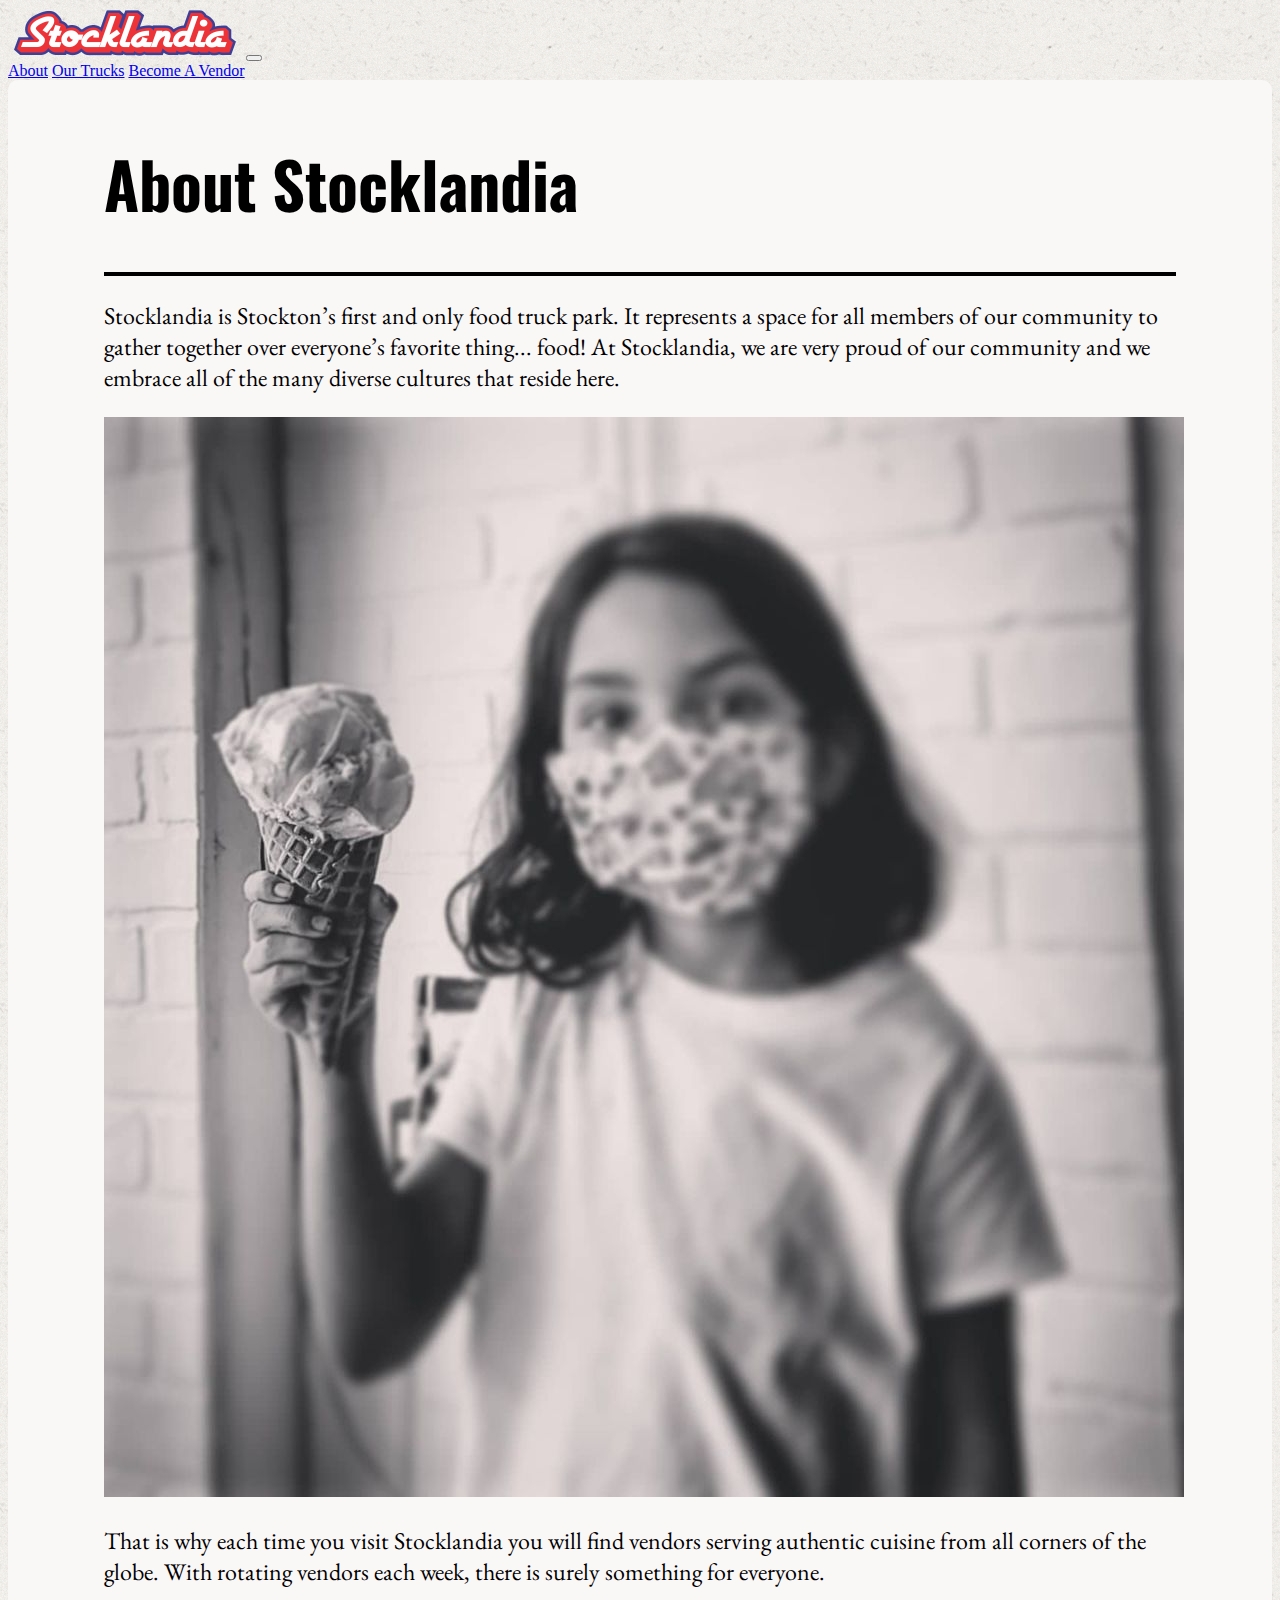
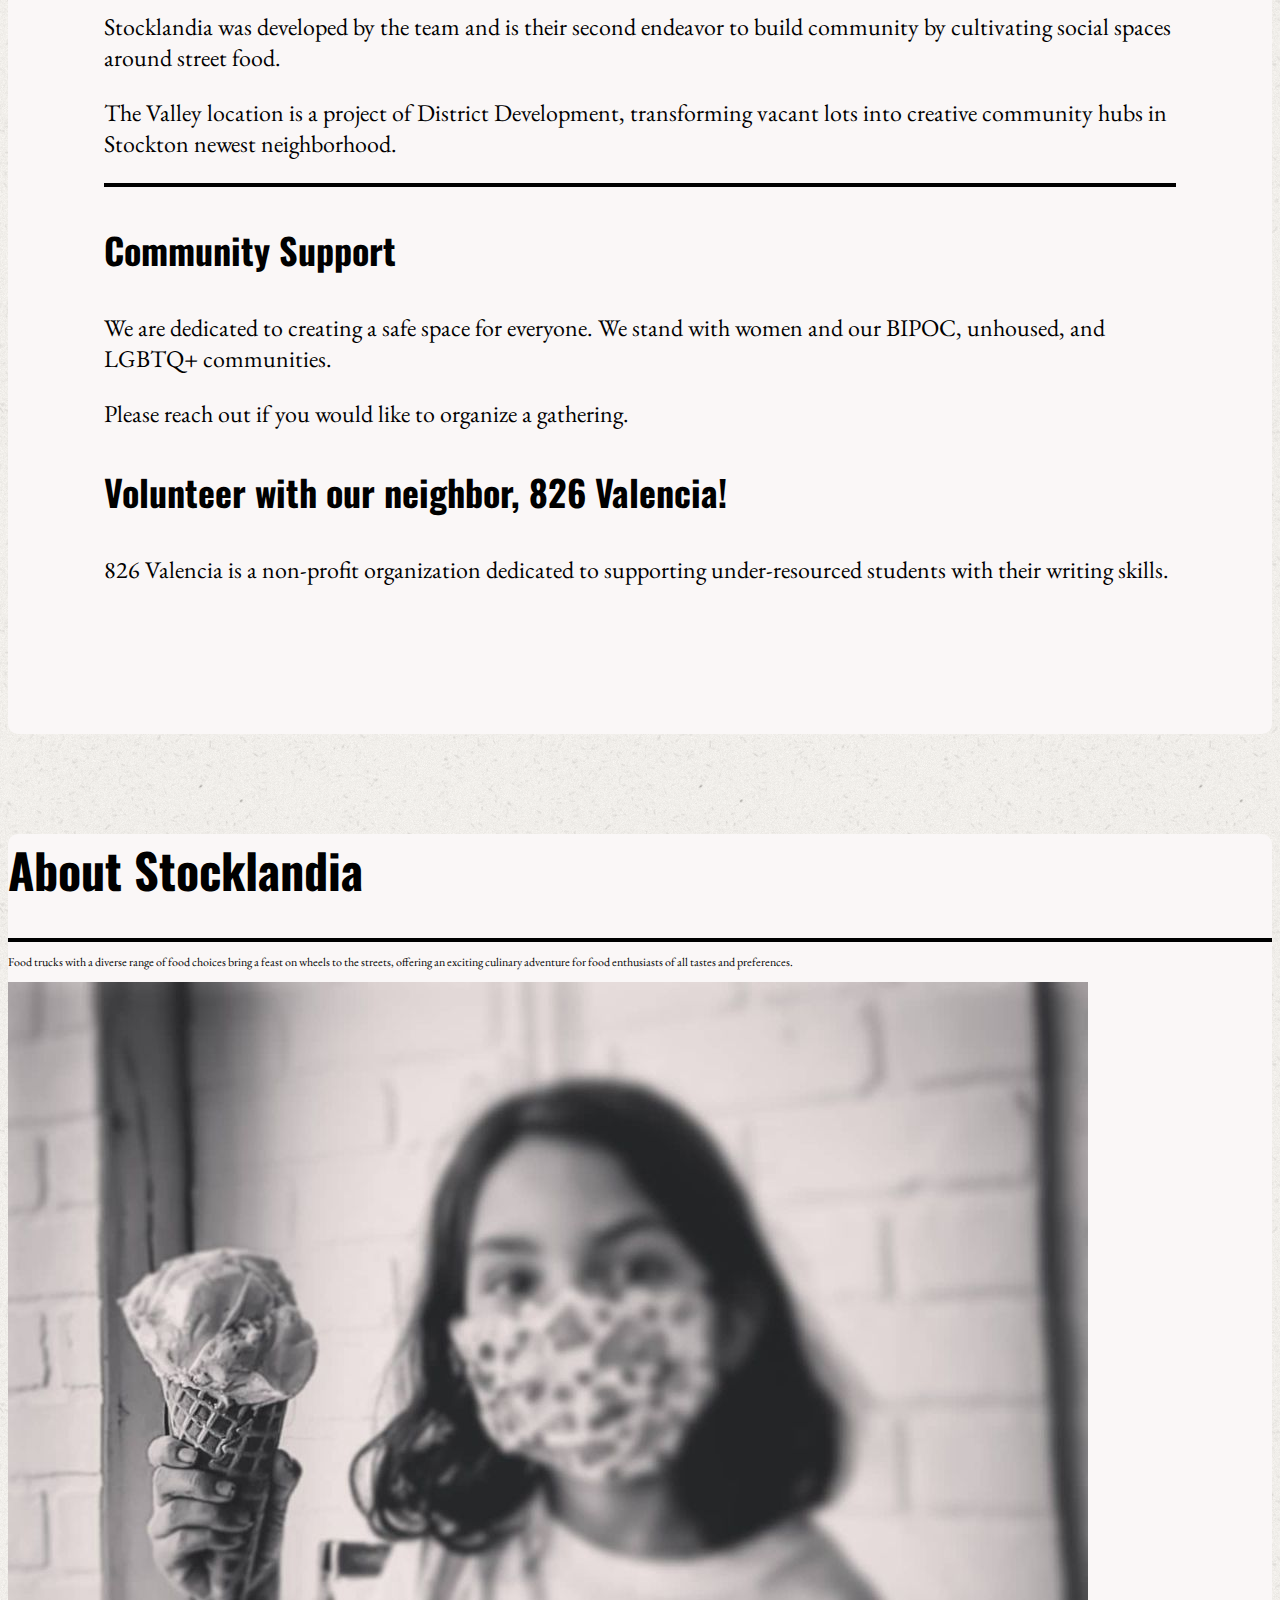
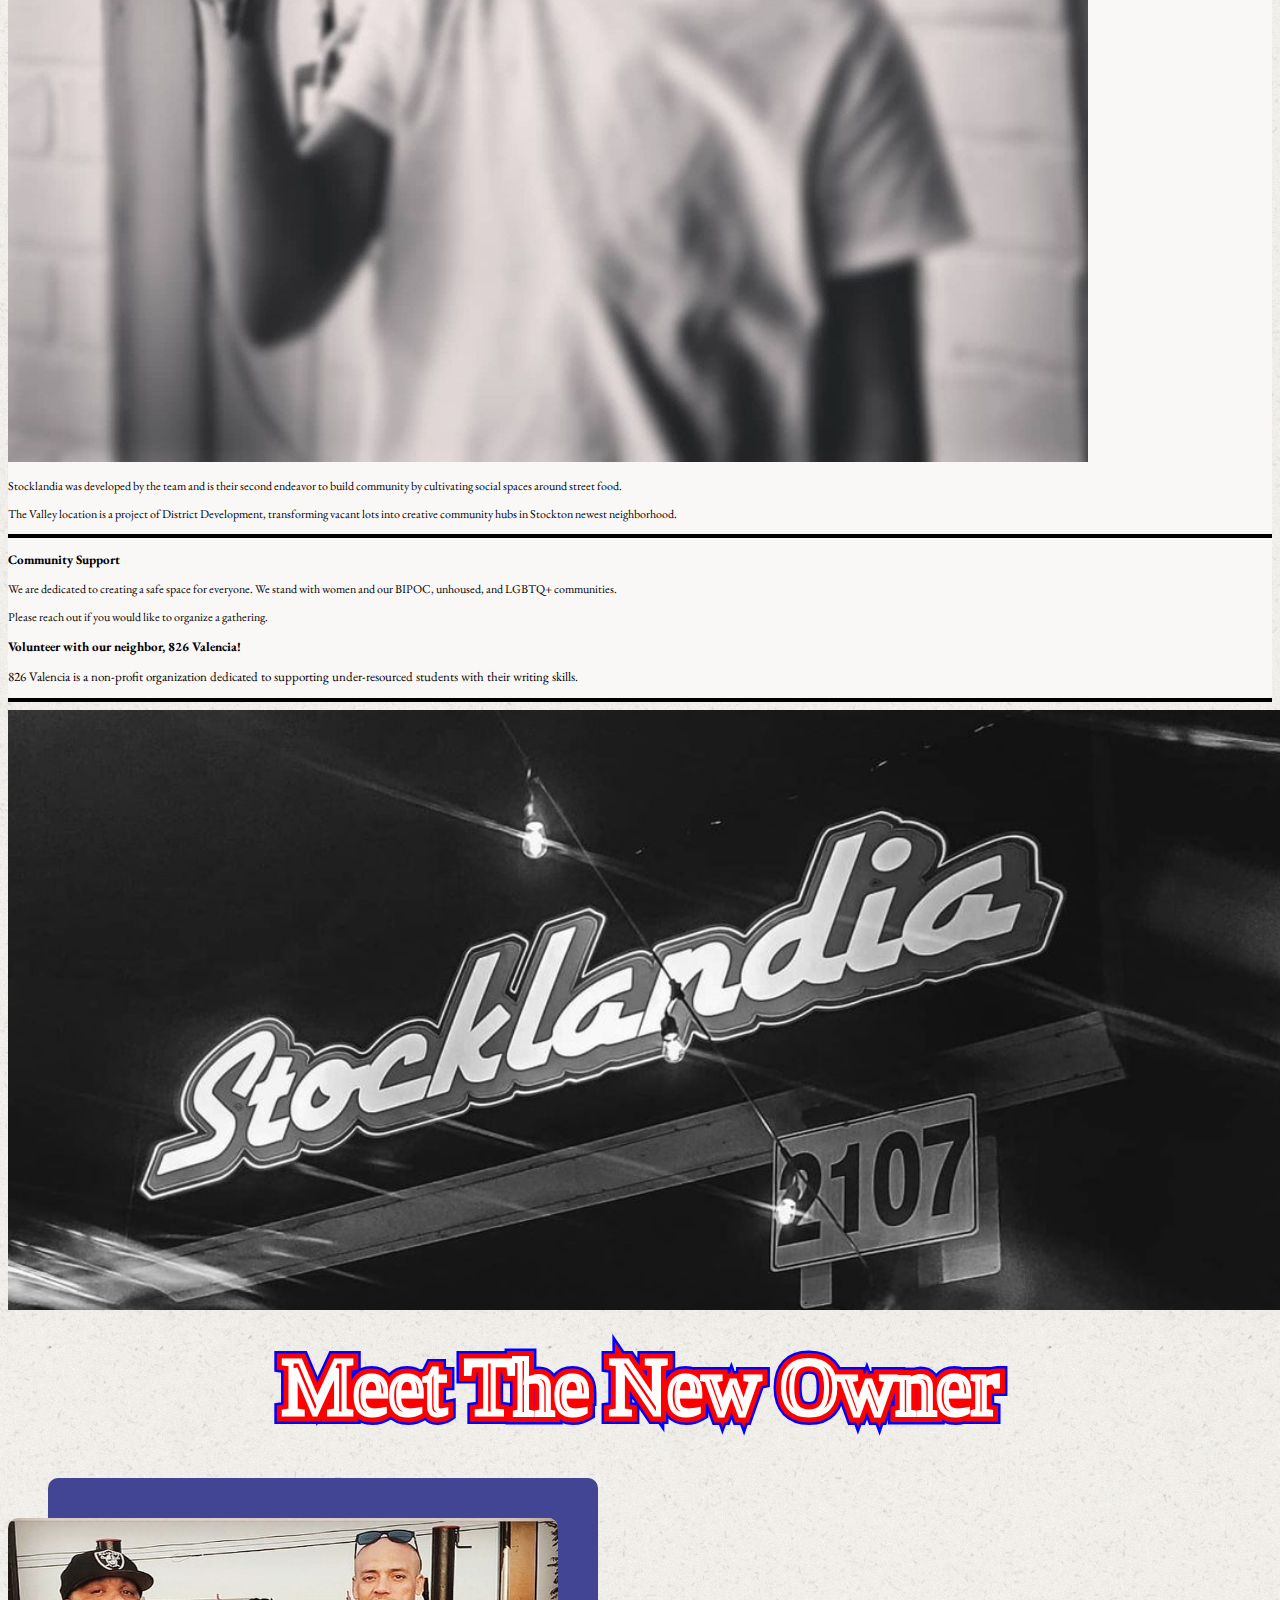
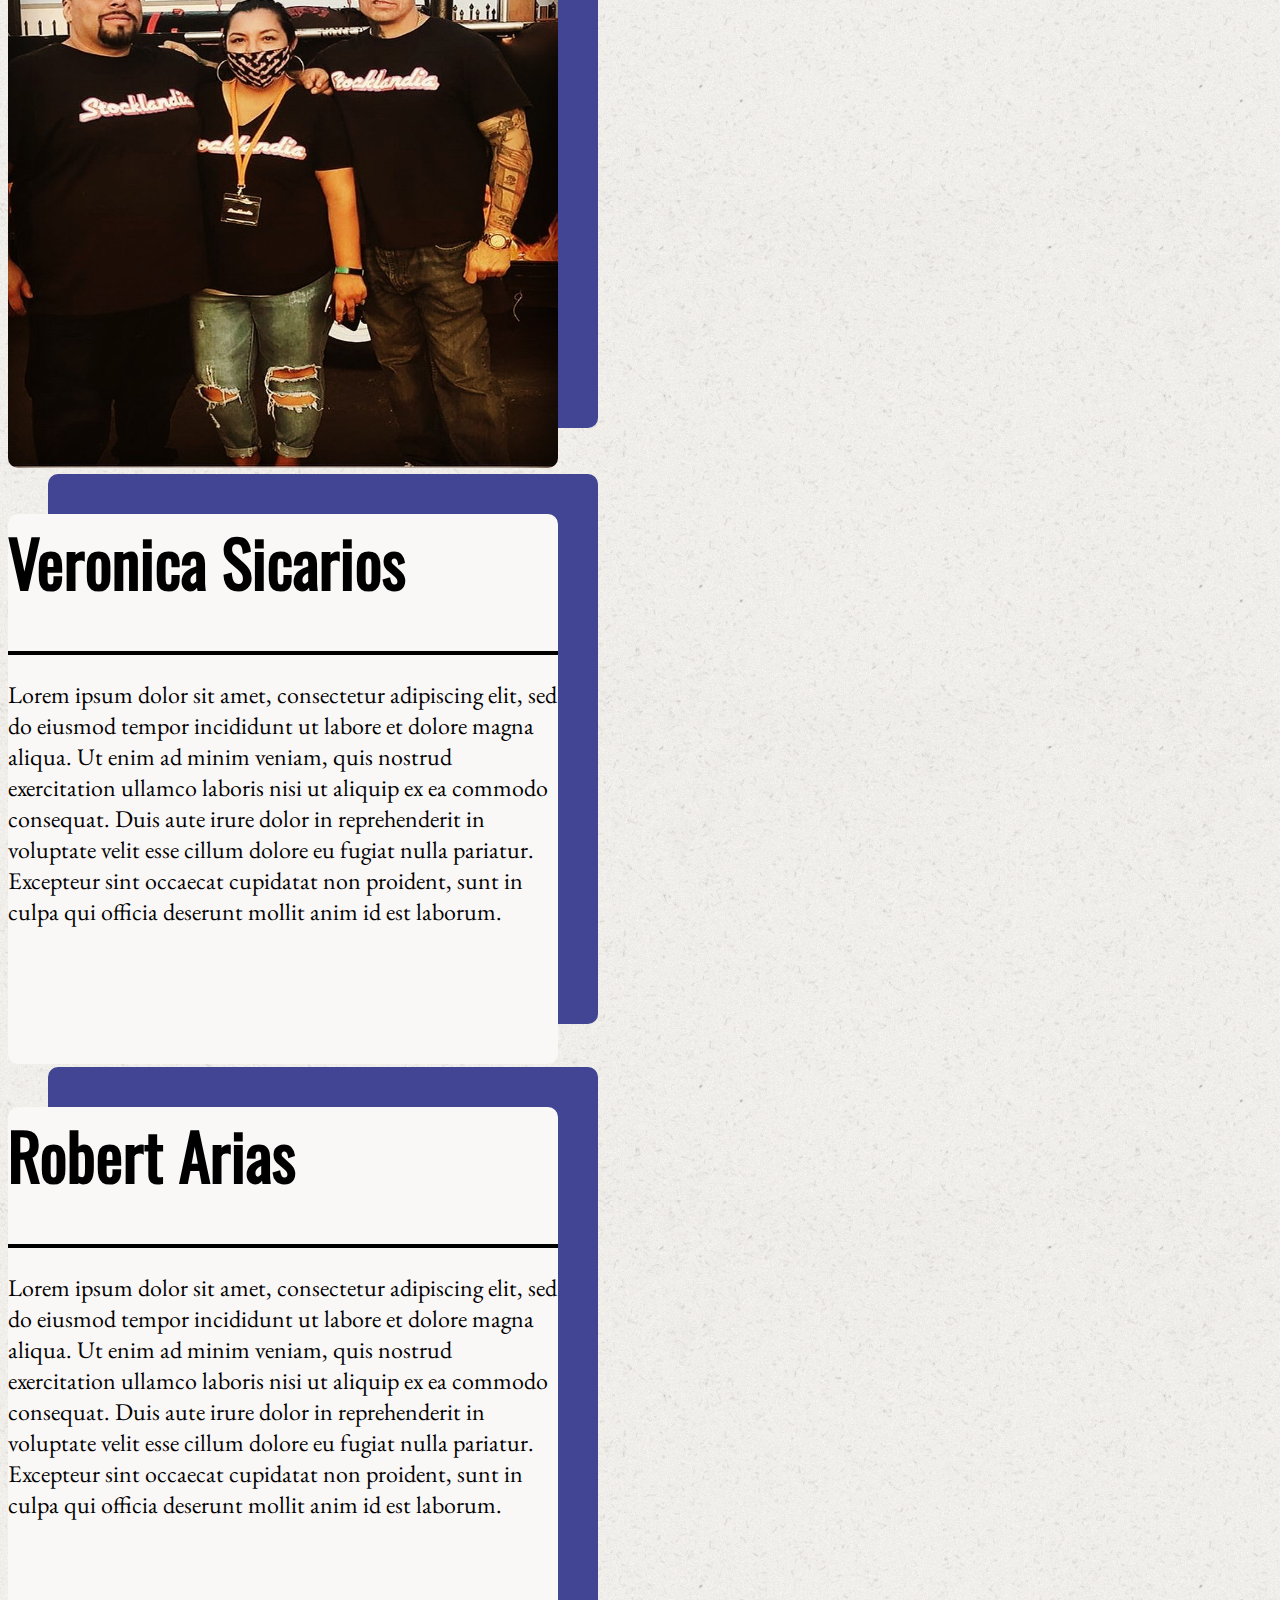
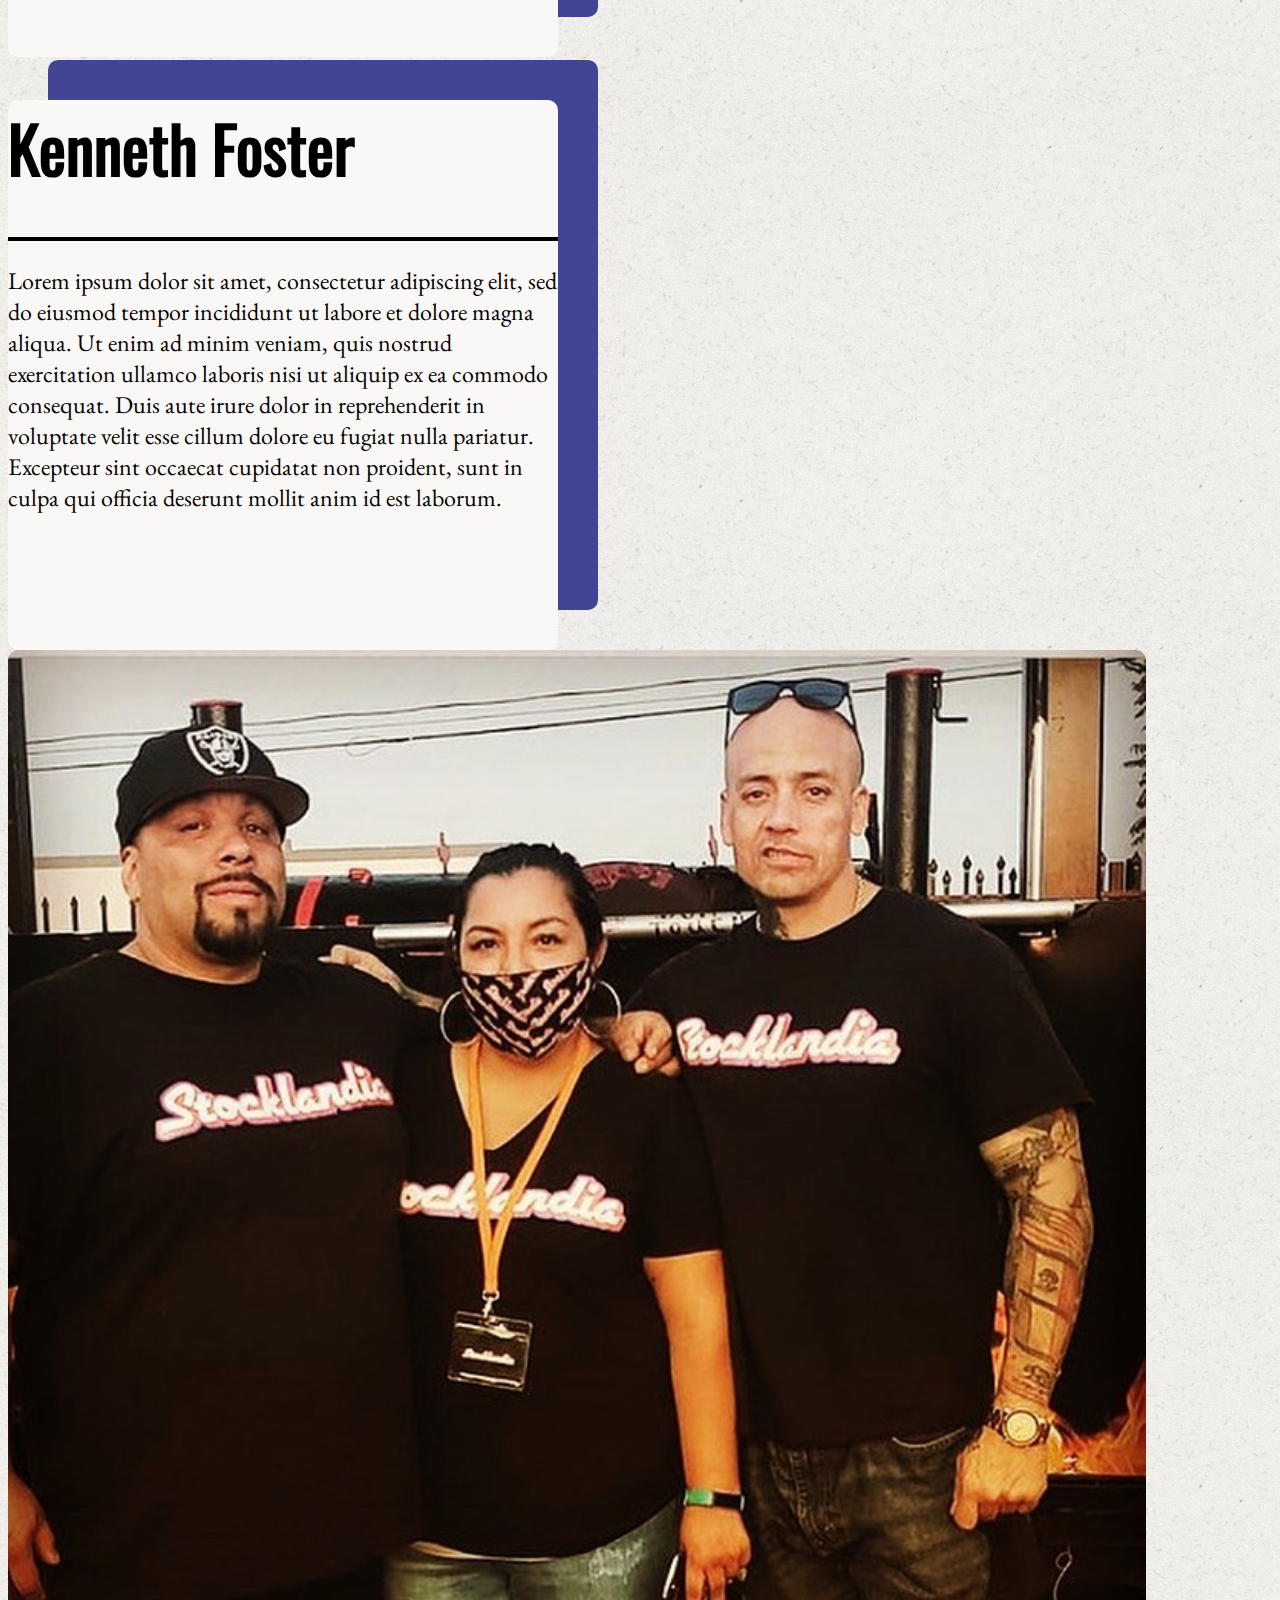
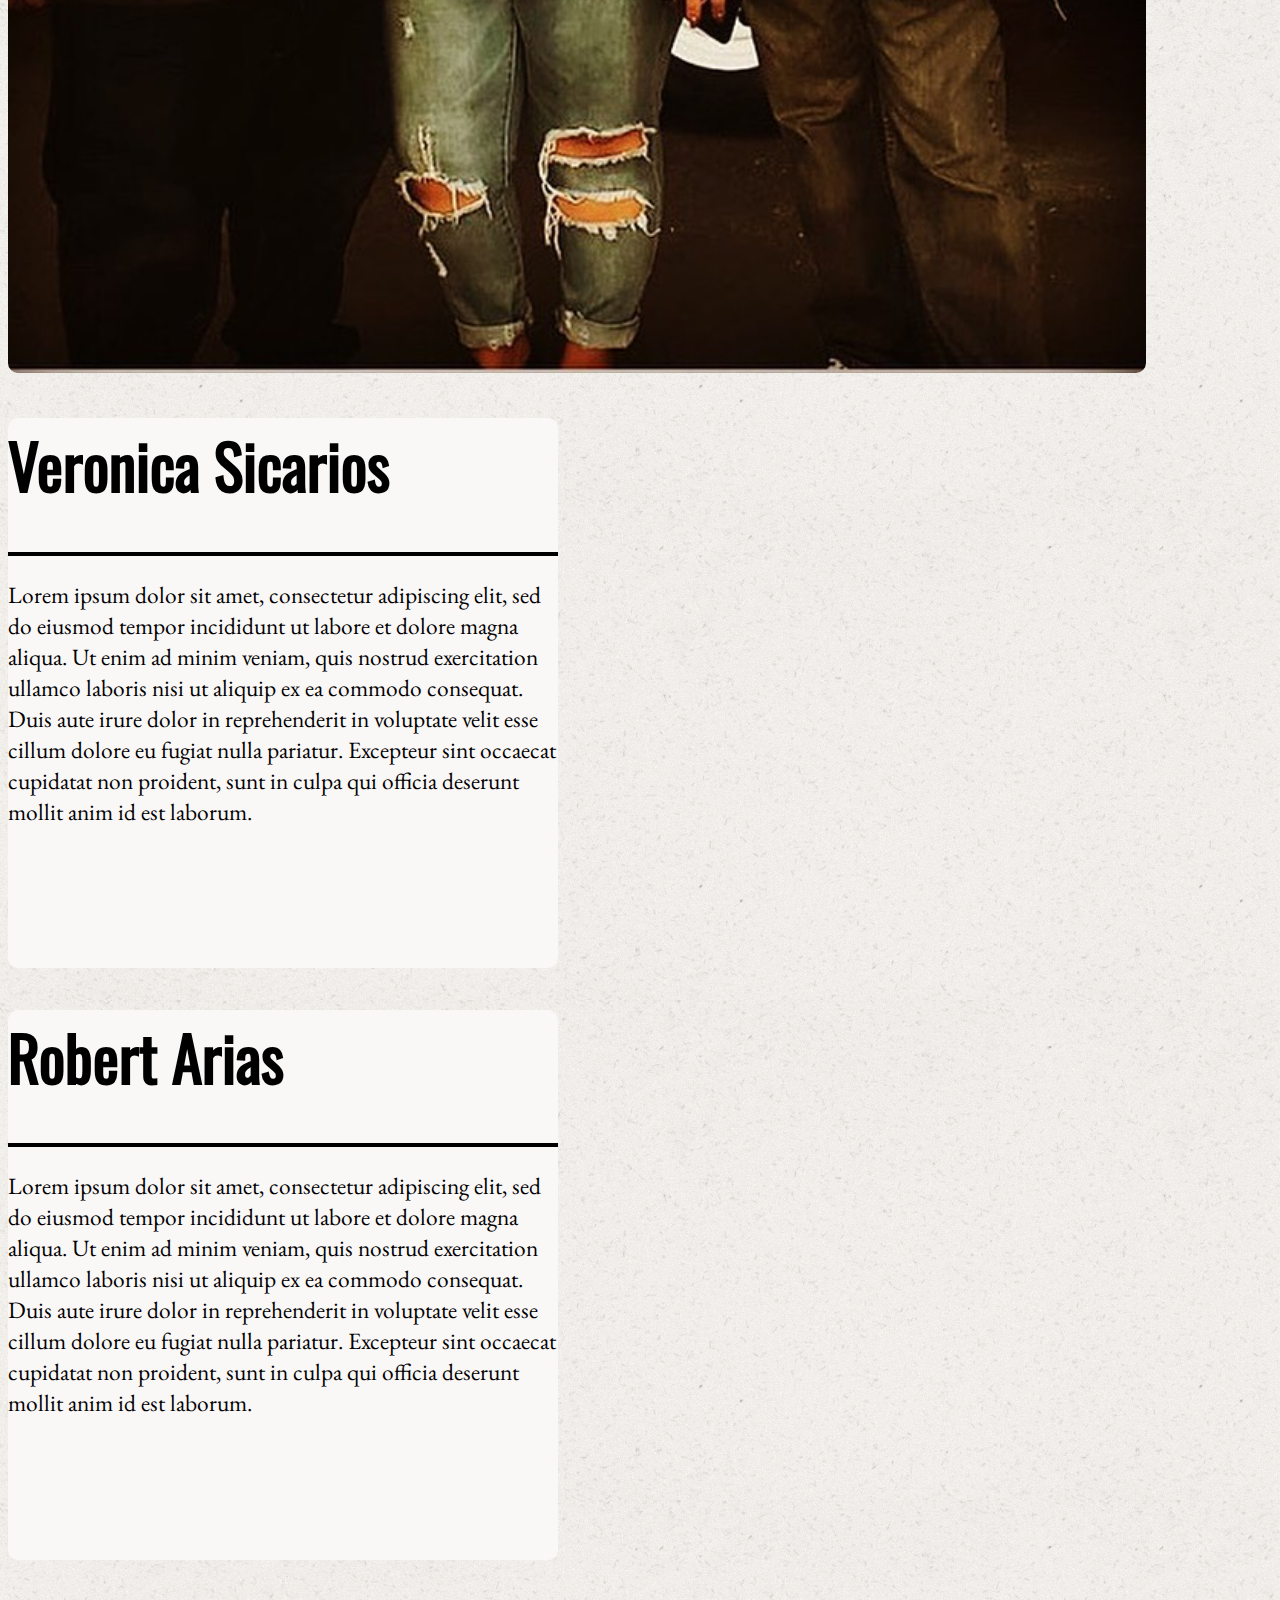
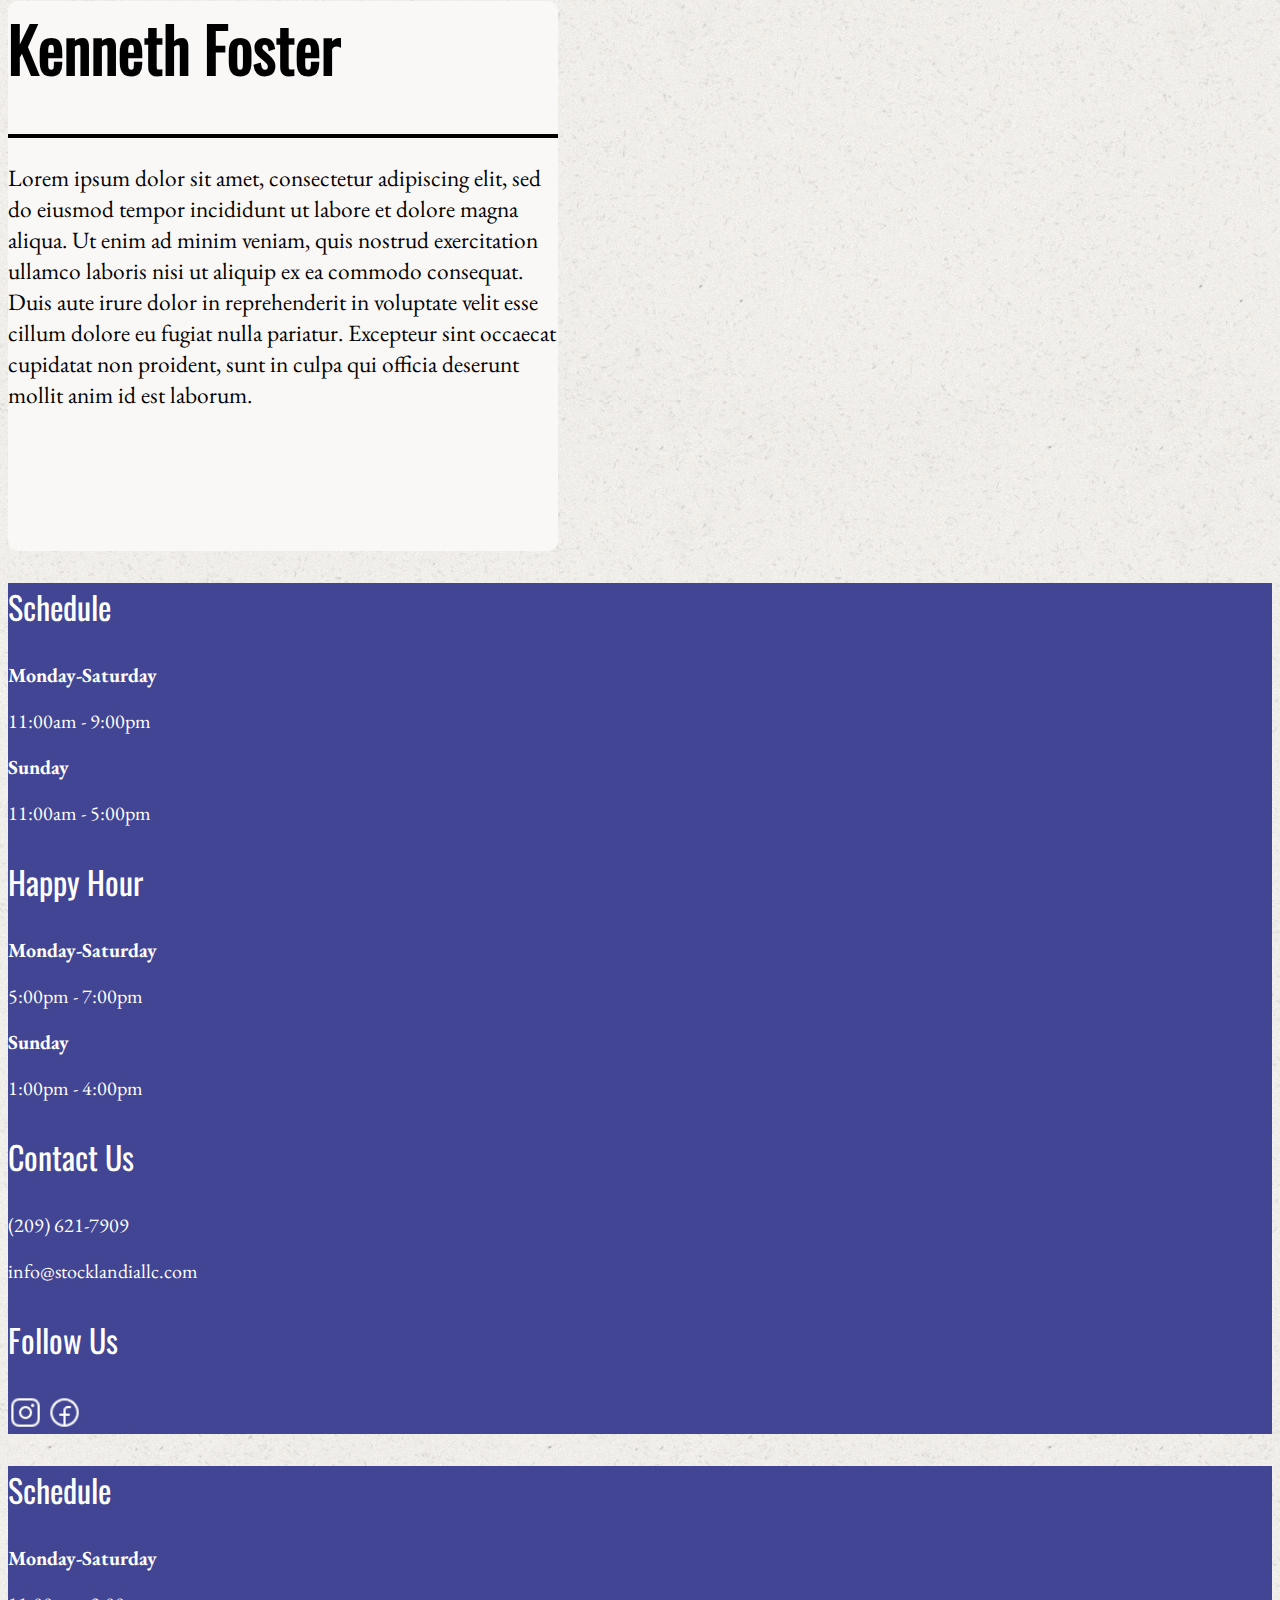
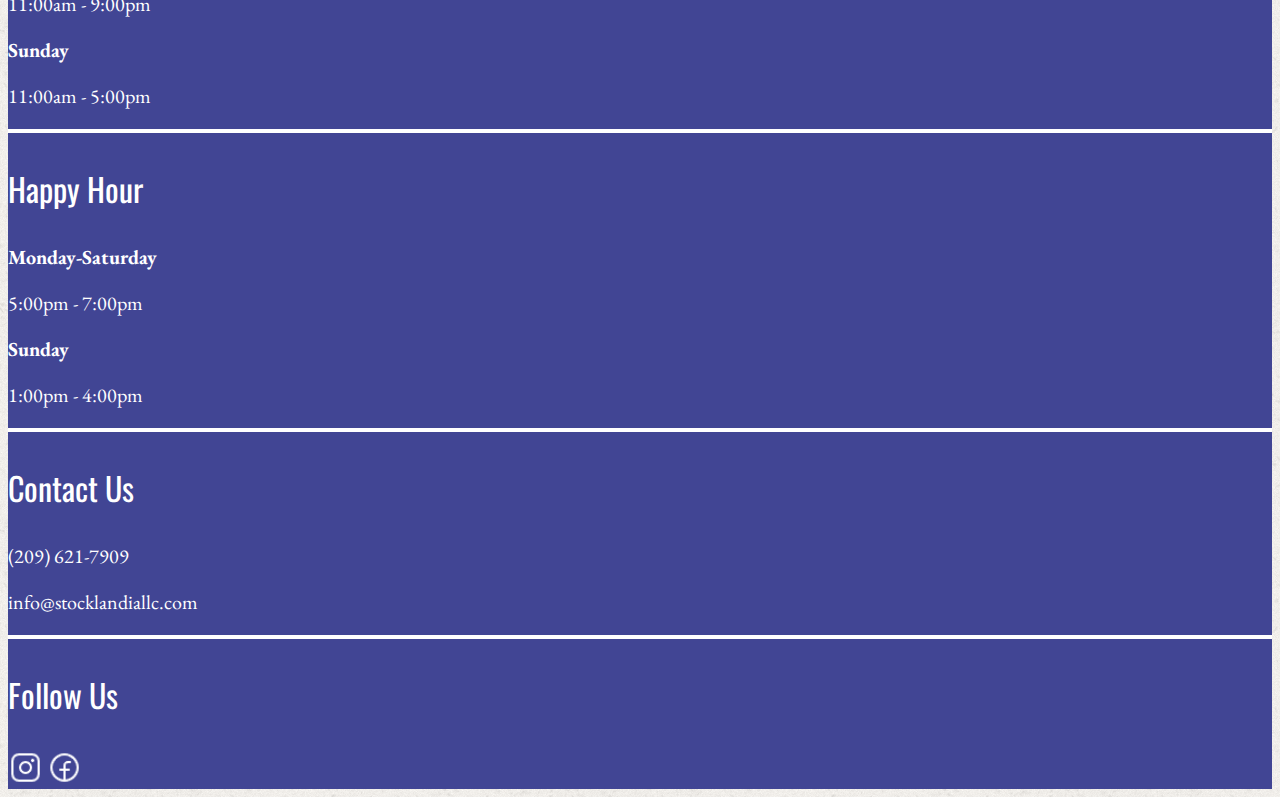
==== commit 681e5bcd: "test" ====
--- a/pages/AboutPage.html
+++ b/pages/AboutPage.html
@@ -125,16 +125,18 @@
   <!-- End of Stocklandia Night Image -->
 
   <!-- Start of Meet The Owners Desktop Section -->
-  <div class="container d-none d-sm-block">
-    <div class="row">
-      <h1 class="text-center fontSize96">Meet The Owners</h1>
-      <h1 class="text-center fontSize96">Meet The Owners</h1>
-      <h1 class="text-center fontSize96">Meet The Owners</h1>
+  <div class="container d-none d-sm-block m-0 mb-5 ">
+    <div class="row d-flex align-items-center">
+      <svg version="1.1" xmlns="//www.w3.org/2000/svg" xmlns:xlink="//www.w3.org/1999/xlink" width="100%" height="200">
+        <text class="stroke-text thicker color1" x="50%" y="50%">Meet The New Owner</text>
+        <text class="stroke-text thick color2" x="50%" y="50%">Meet The New Owner</text>
+        <text class="stroke-text color3" x="50%" y="50%">Meet The New Owner</text>
+      </svg>
     </div>
 
     <div class="row">
       <div class="col d-flex justify-content-center my-5">
-        <img src="../assets/owners.jpg" class="img-fluid containerSize blueShadow" alt="Photo of the founders/owners">
+        <img src="../assets/owners.jpg" class="img-fluid containerSize blueShadow " alt="Photo of the founders/owners">
       </div>
       <div class="col d-flex justify-content-center my-5">
         <div class="containerSize blueShadow">
@@ -196,7 +198,7 @@
 
     <div class="row">
       <div class="col d-flex justify-content-center my-4">
-        <img src="../assets/owners.jpg" class="img-fluid" alt="Photo of the founders/owners">
+        <img src="../assets/owners.jpg" class="img-fluid responsive" alt="Photo of the founders/owners">
       </div>
       <div class="col d-flex justify-content-center my-4">
         <div class="containerSize">
--- a/styles/Jstyles.css
+++ b/styles/Jstyles.css
@@ -11,19 +11,72 @@
     border-radius: 10px;
 }
 
-.fontSize96 {
+/* .fontSize96 {
     font-size: 96px;
     color: white;
     /* border: 5px solid red; */
     /* text-shadow: -10px 0 black, 0 10px black, 10px 0 black, 0 -10px black; */
-    outline: 1px solid red;
+    /* outline: 1px solid red;
     fill: white;
     stroke: red;
     stroke-width: 5px;
     -webkit-text-stroke: 4px navy;
     /* text-stroke: 4px navy; */
+    /* position: absolute; 
+} */
+
+/* .fontSize96,
+.no-stroke {
+  color: white;
+  font-size: 96px;
+  -webkit-text-stroke: 3px solid red;
+  position: absolute;
+}
+
+.fontSize96{
+    -webkit-text-stroke: 3px solid red;
+}
+
+.fontSize96 {
+    -webkit-text-stroke: 6px navy;
+    font-size: 96px;
     position: absolute;
-}
+} */
+
+/*  */
+
+.stroke-text{
+    font-size:80px;
+    text-align:center;
+    text-anchor:middle;
+    stroke:white;
+    stroke-width:5px;
+    fill:none;
+  }
+  
+  .thick{
+    stroke-width:15px;
+  }
+  
+  .thicker{
+    stroke-width:20px;
+  }
+  
+  .color1{
+    stroke:blue;
+  }
+  
+  .color2{
+    stroke:red;
+  }
+  
+  .color3{
+    stroke:white;
+  }
+
+
+
+/*  */
 
 .fontSize64 {
     font-size: 64px;
--- a/styles/Fstyles.css
+++ b/styles/Fstyles.css
@@ -122,8 +122,11 @@
     width: 17px;
 }
 
-
-
+.responsive {
+    width: 90%;
+    height: max-content;
+    border-radius: 10px;
+  }
 
 
 /* Application styling */
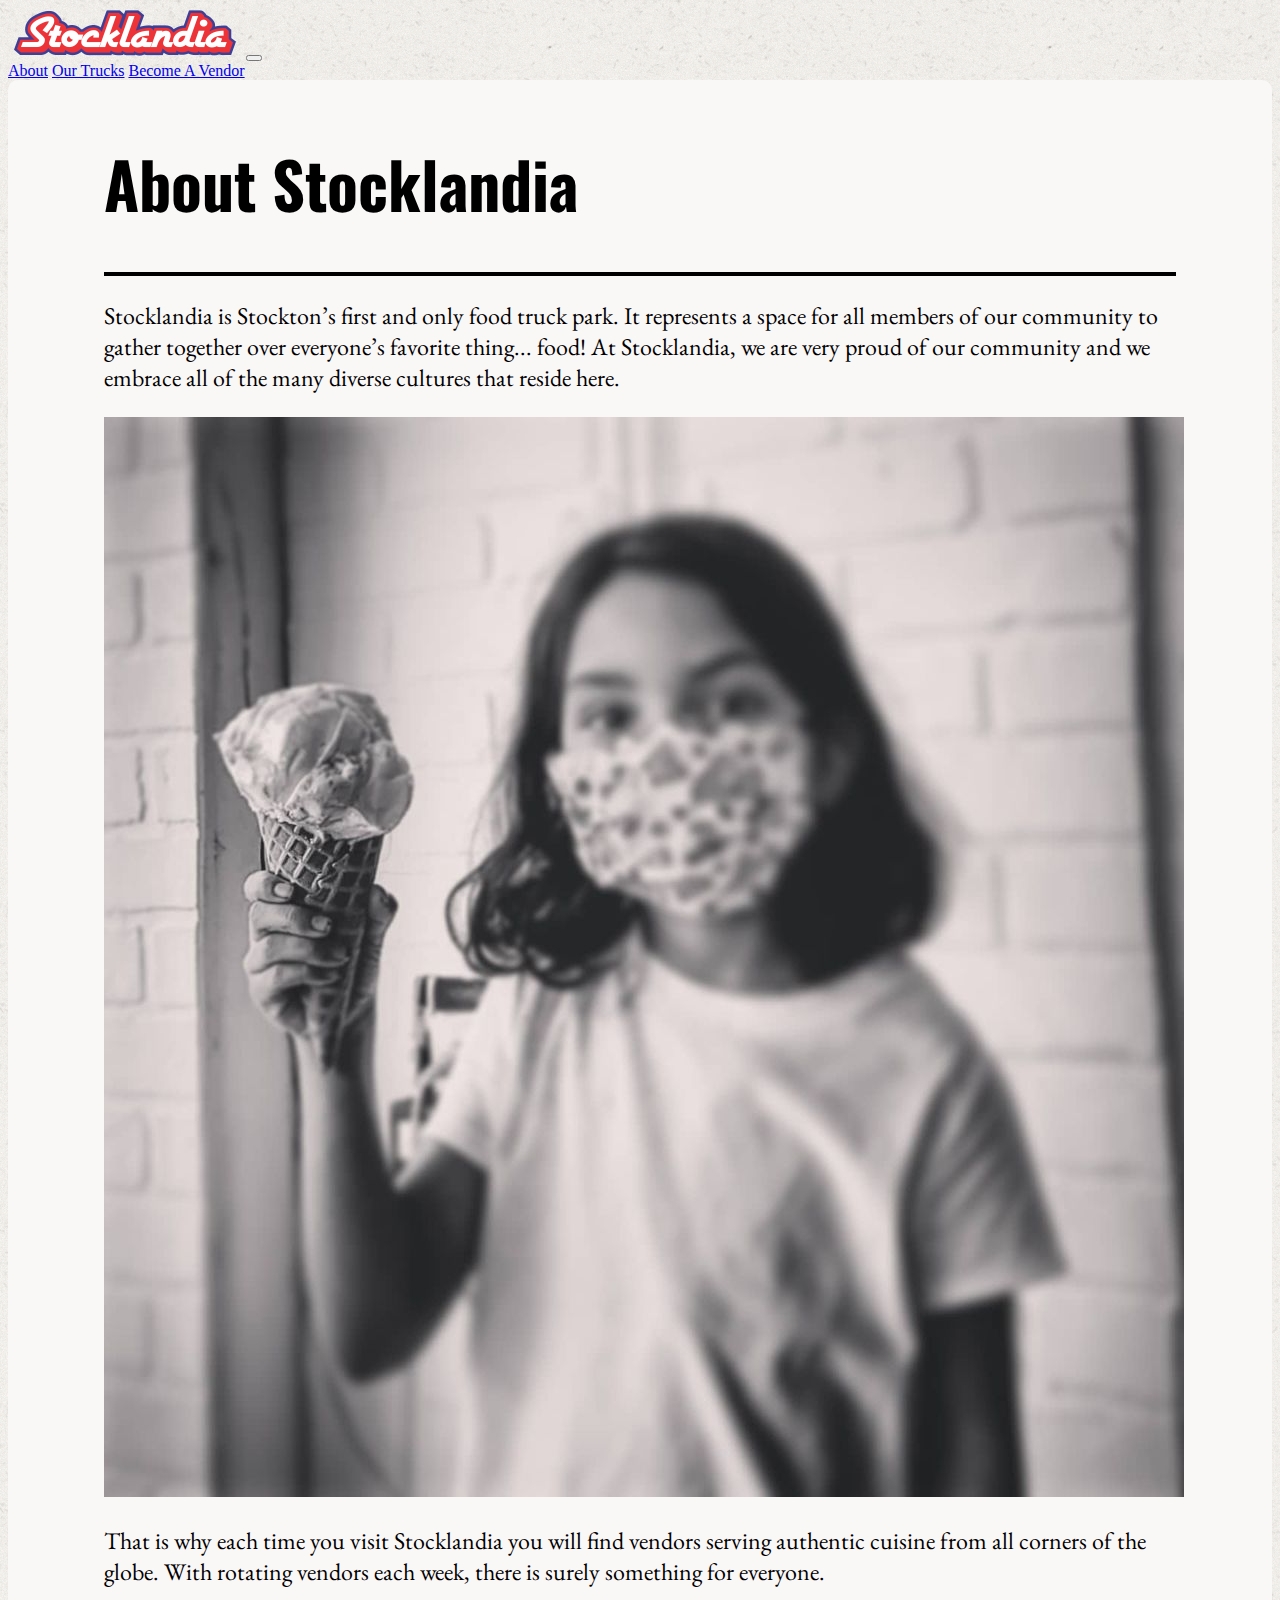
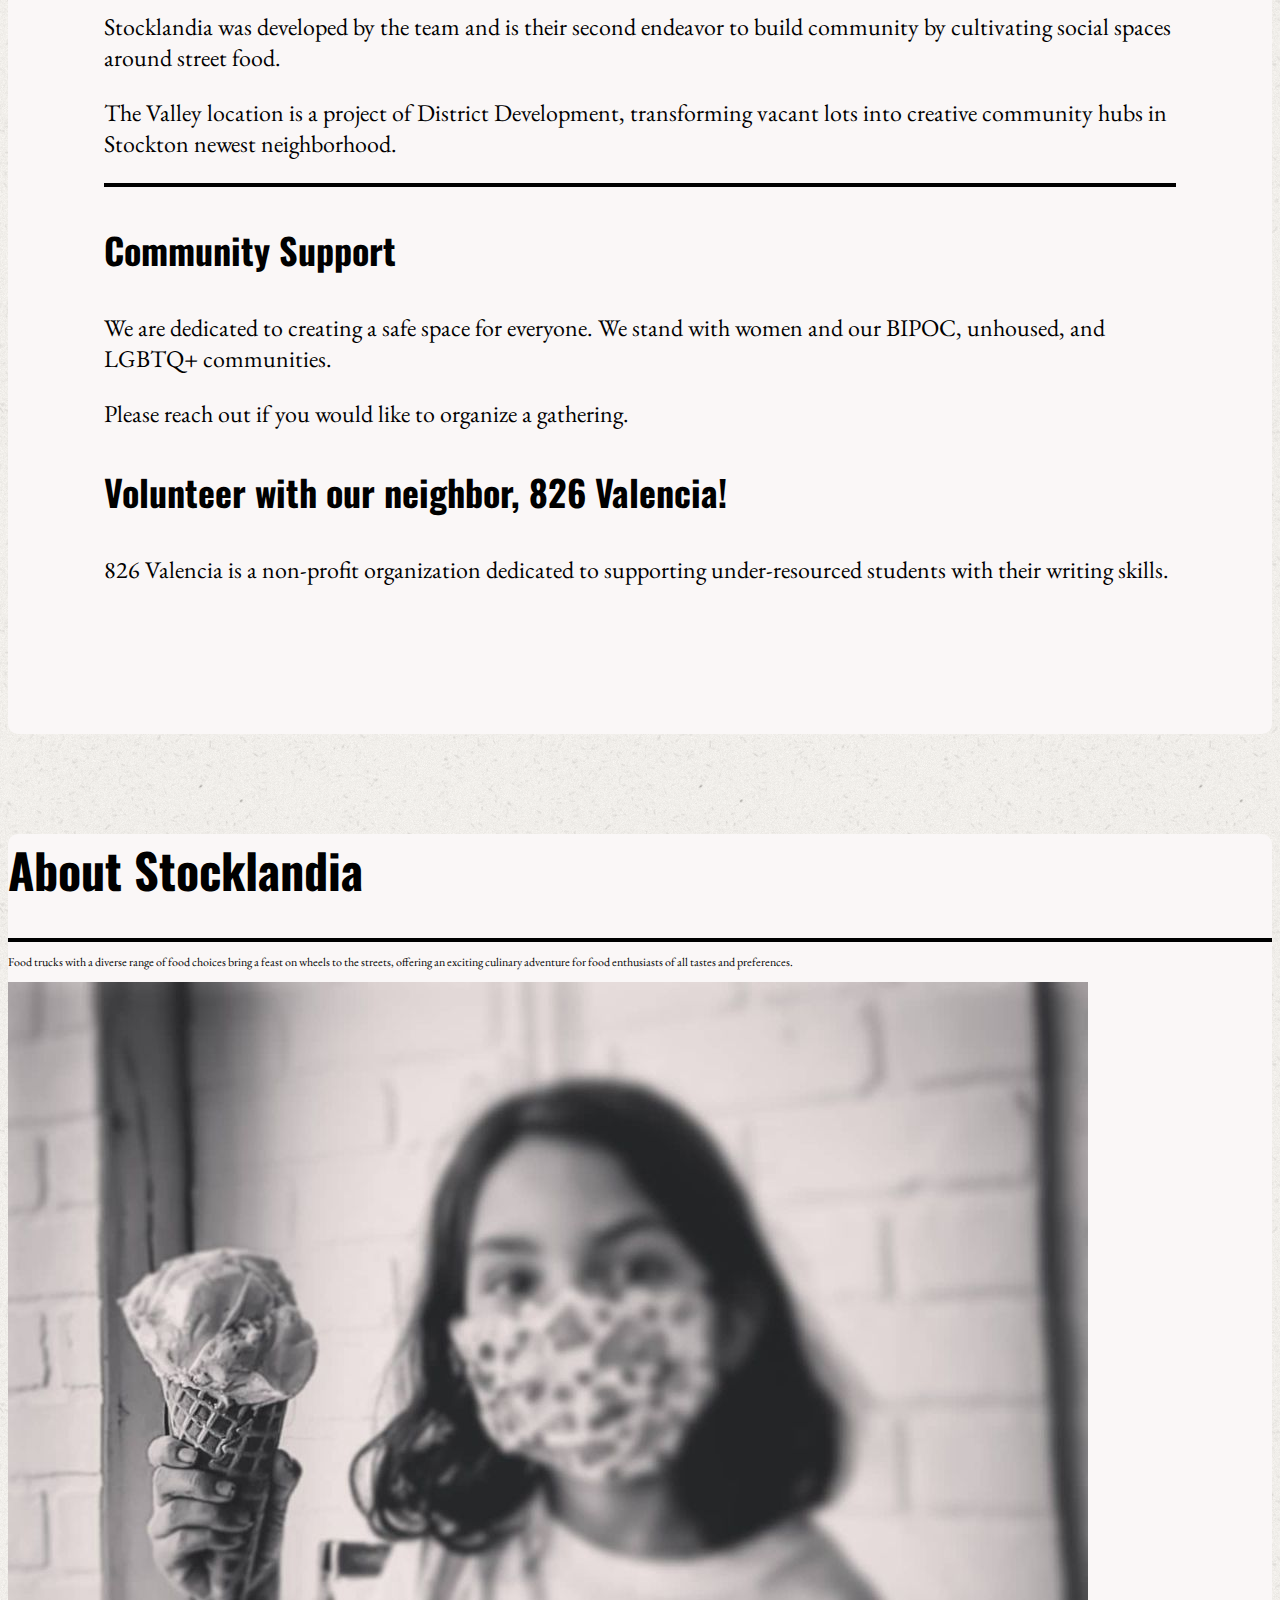
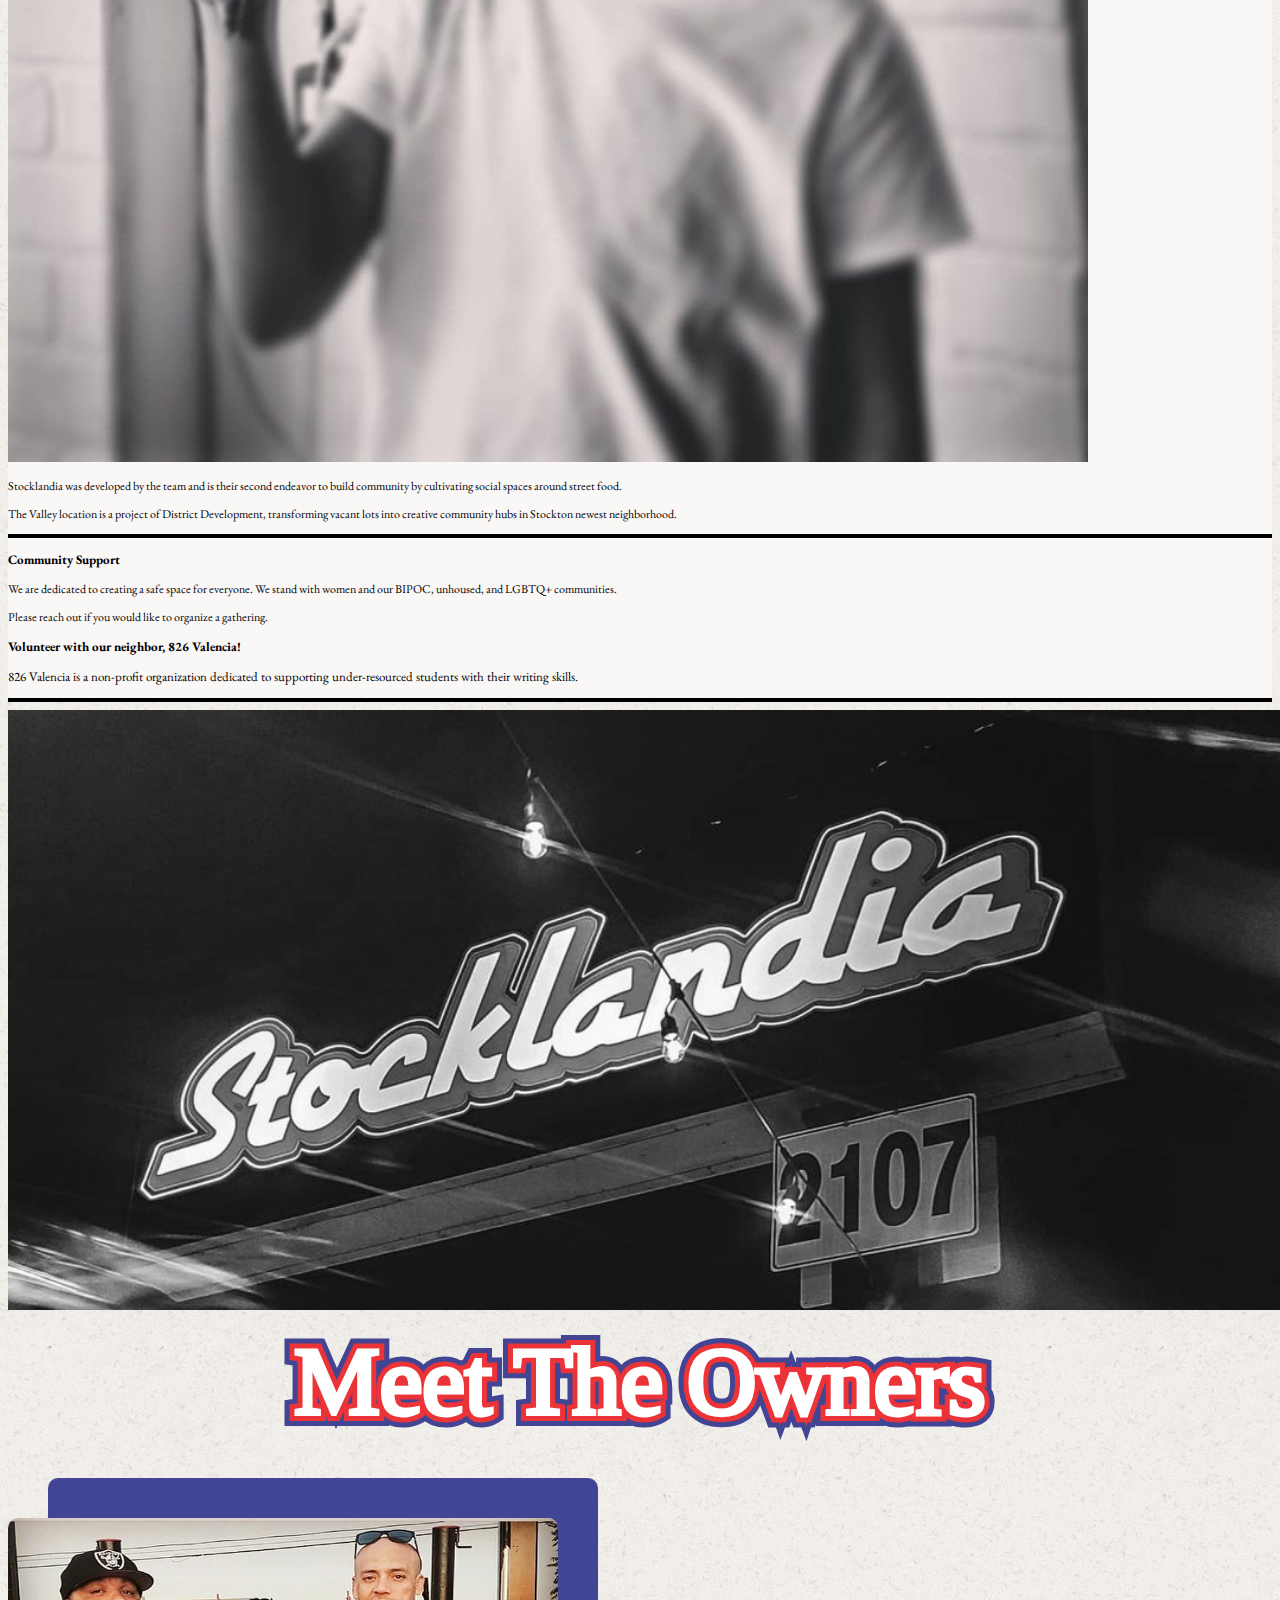
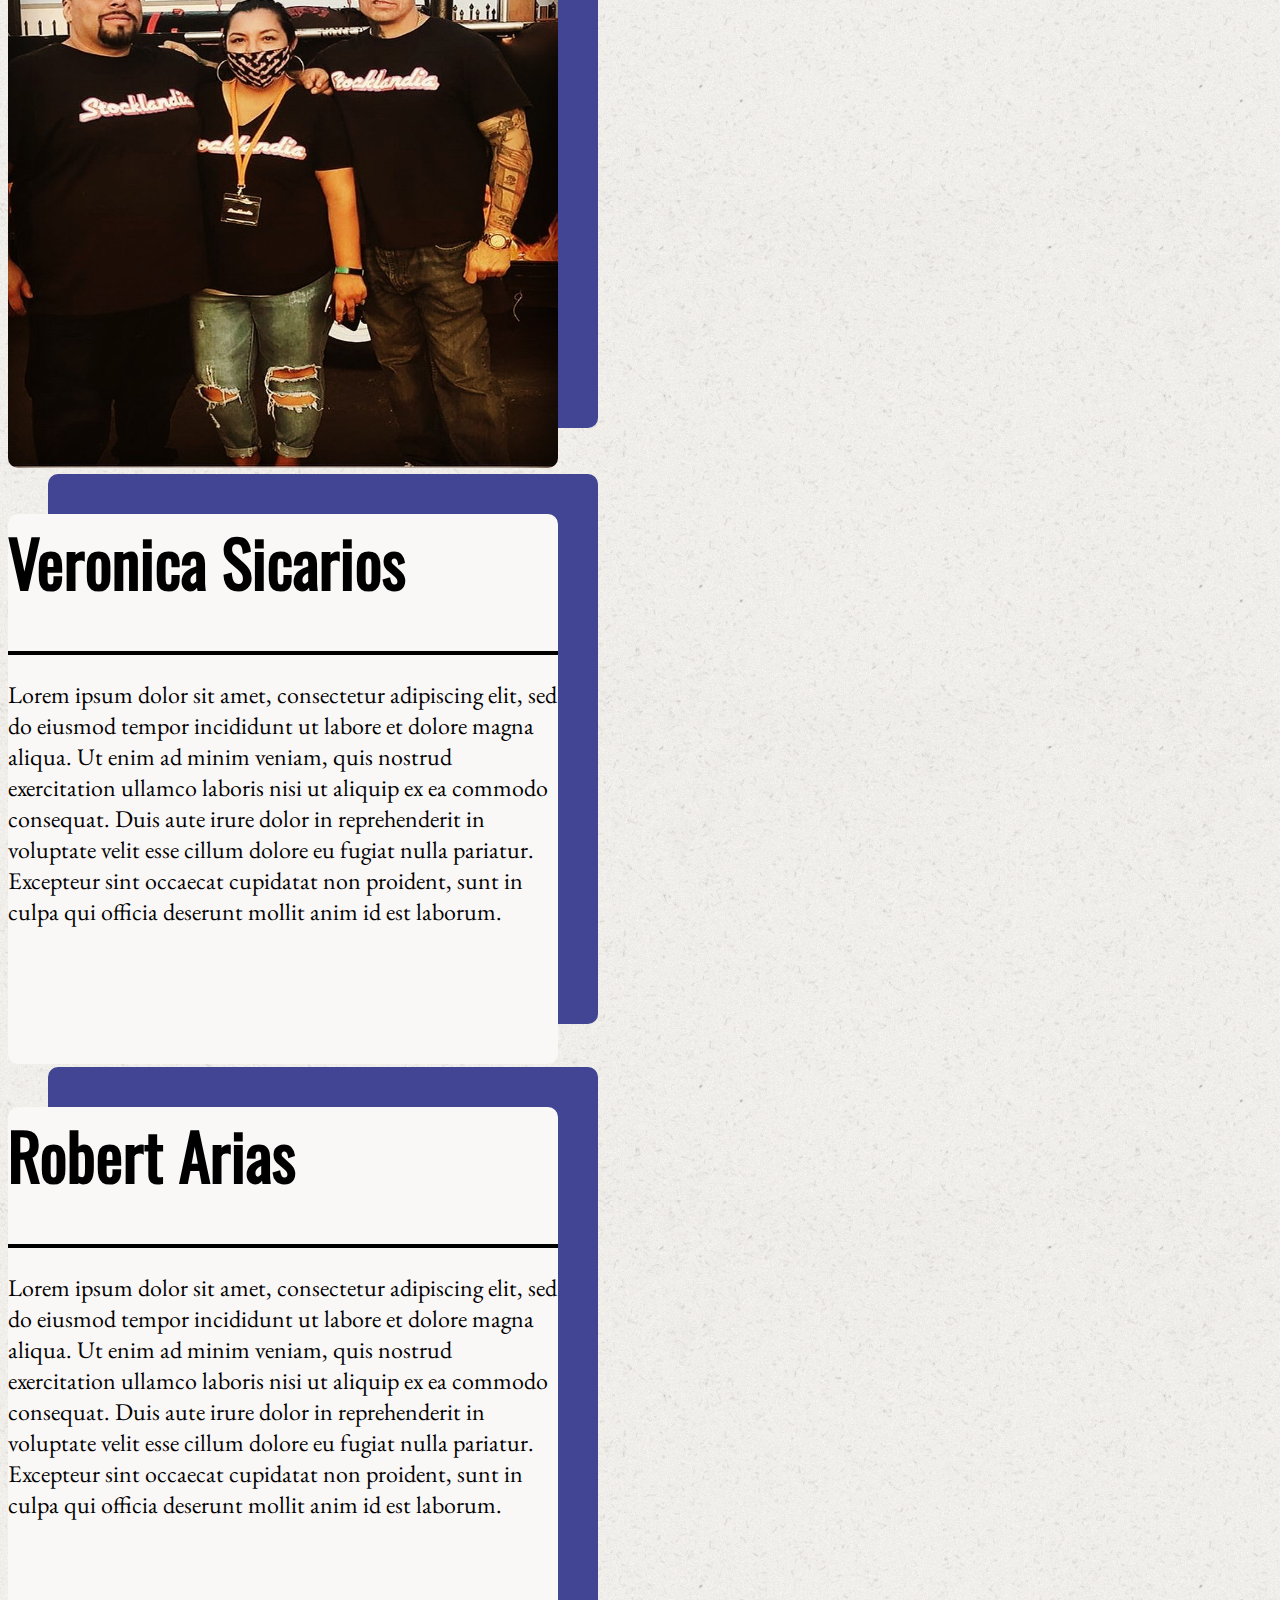
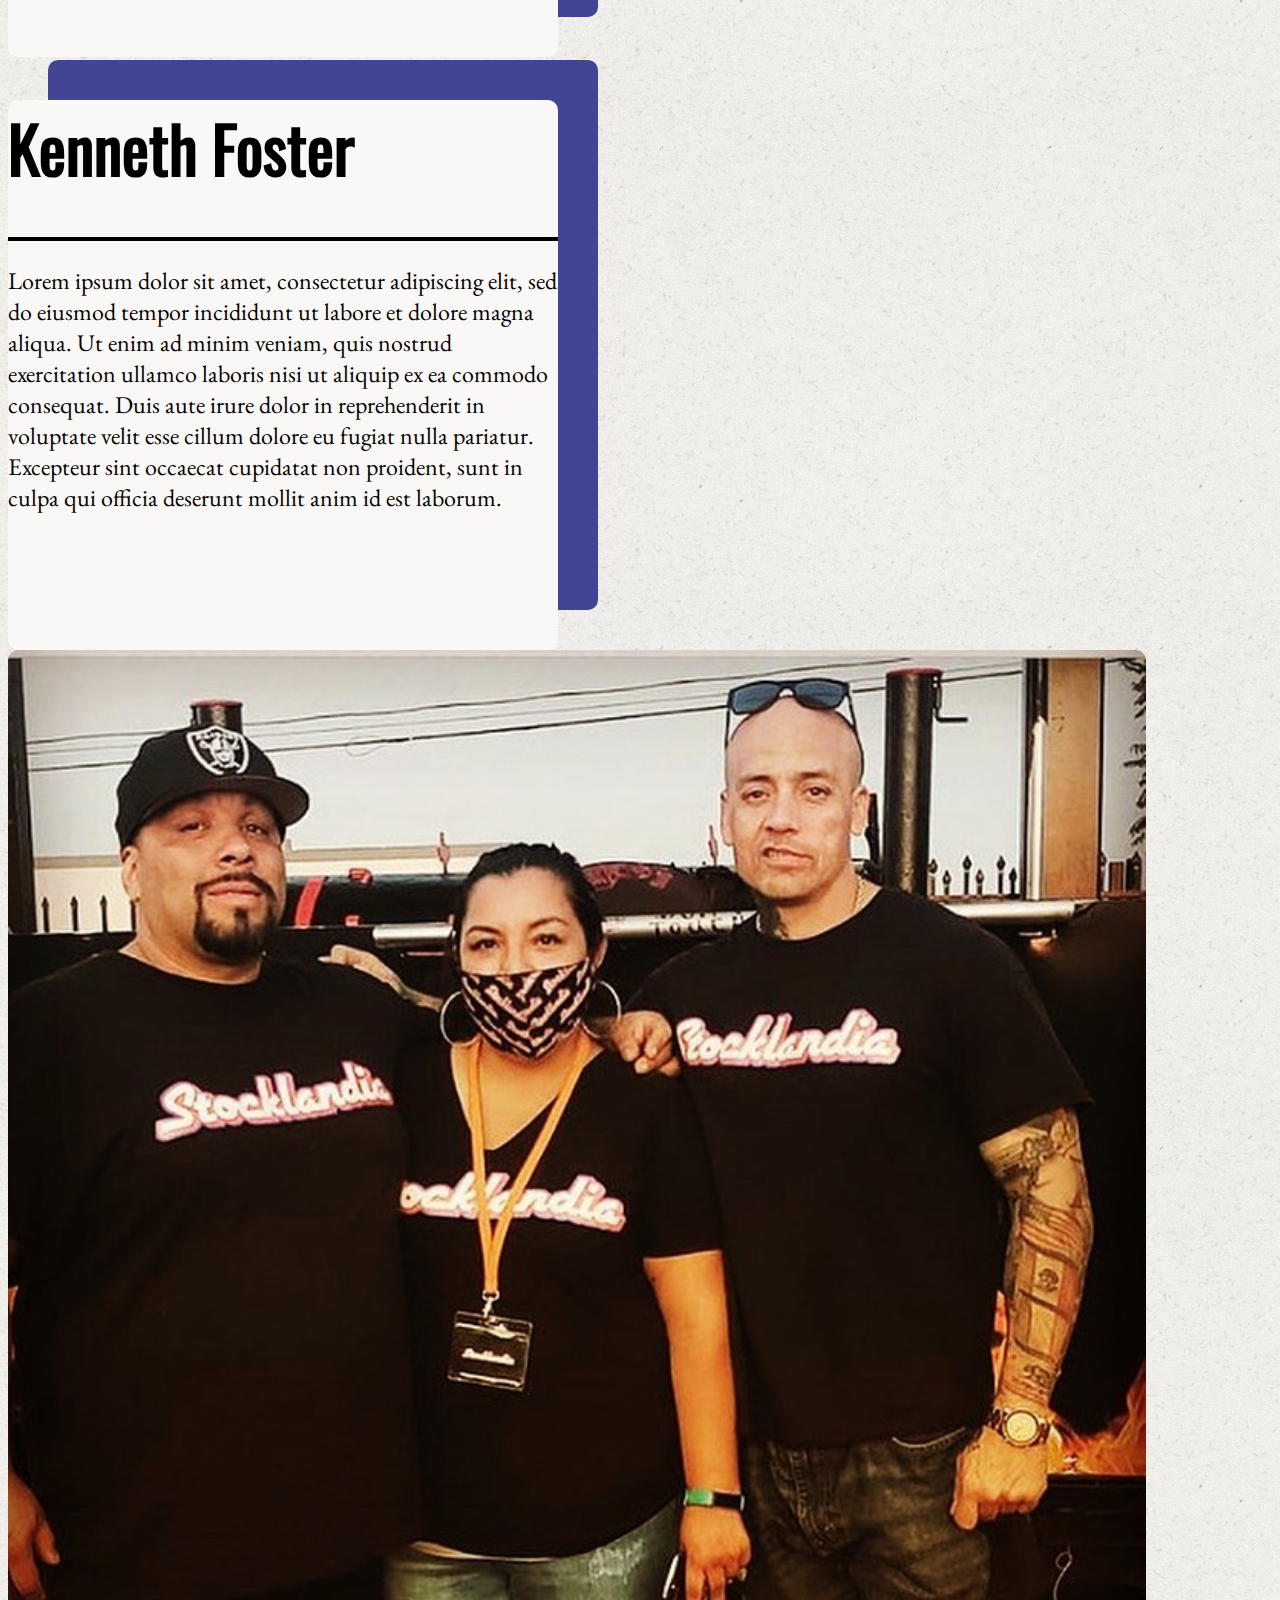
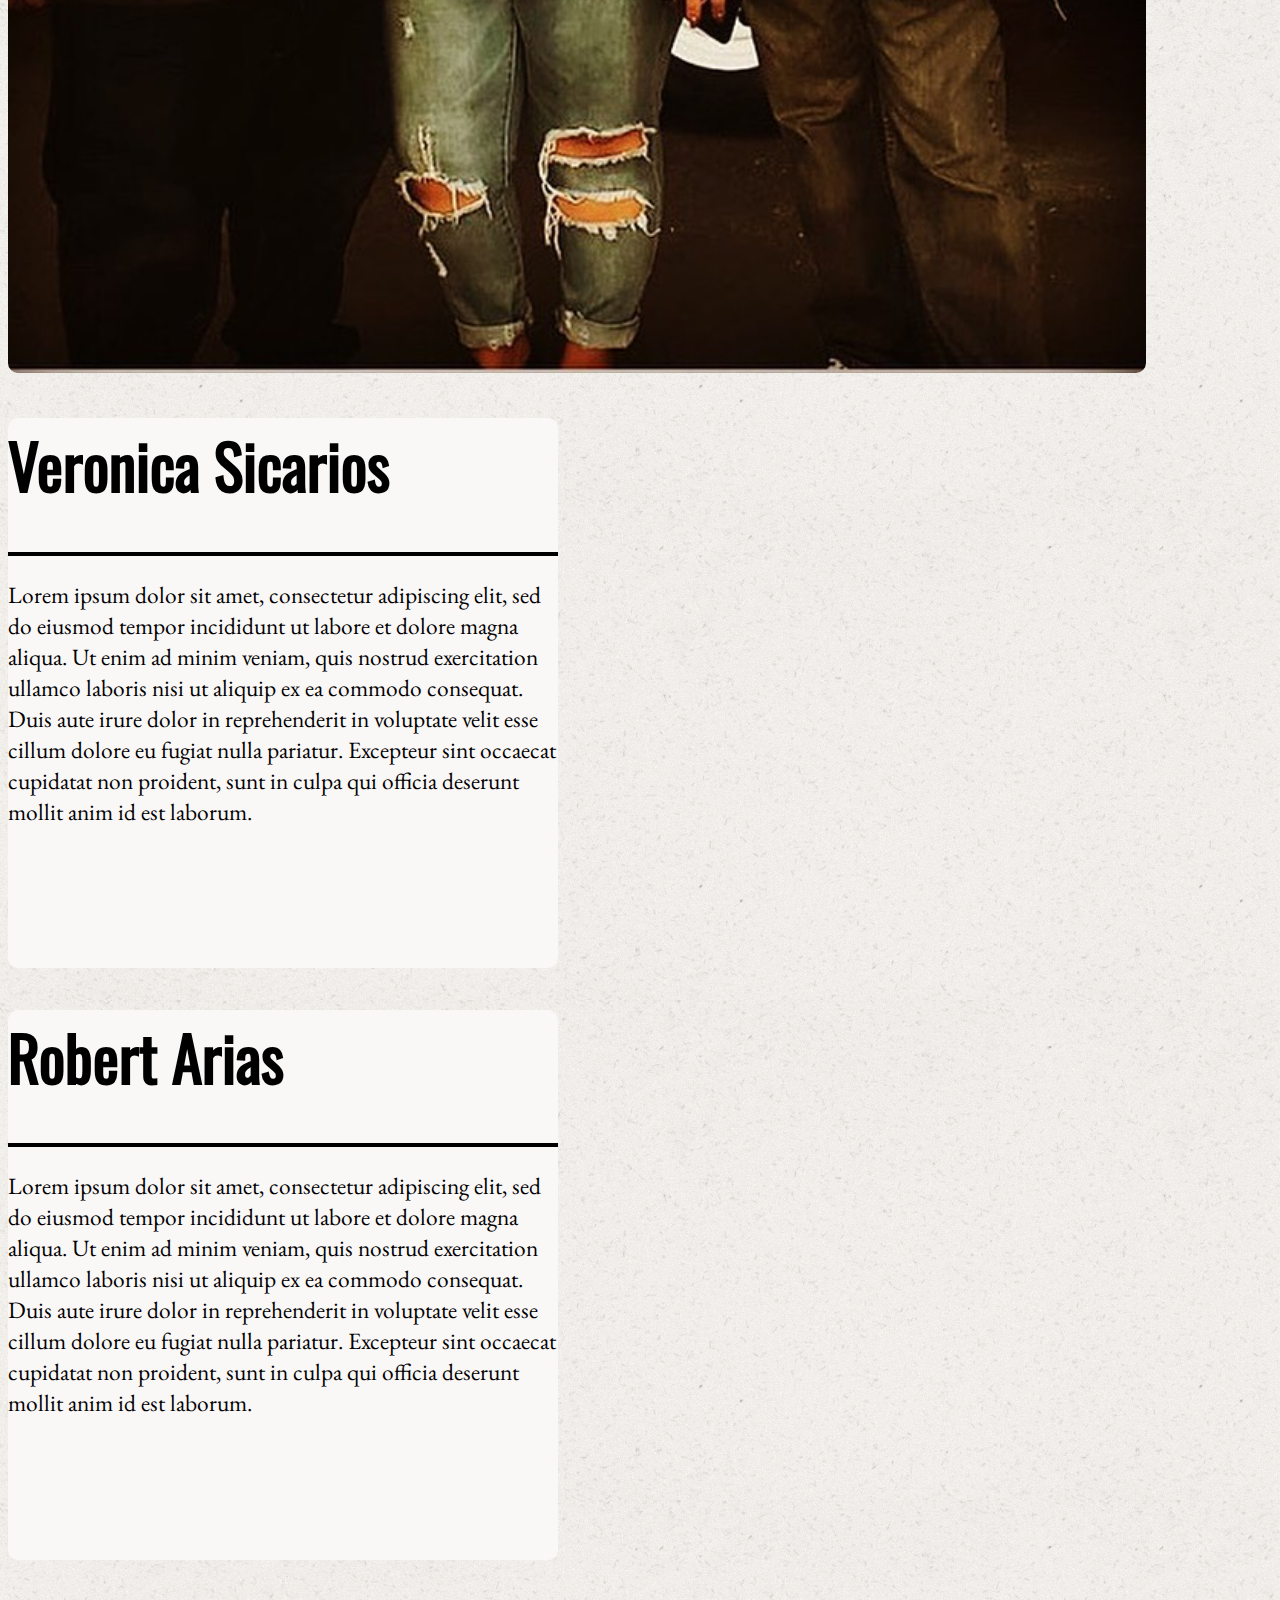
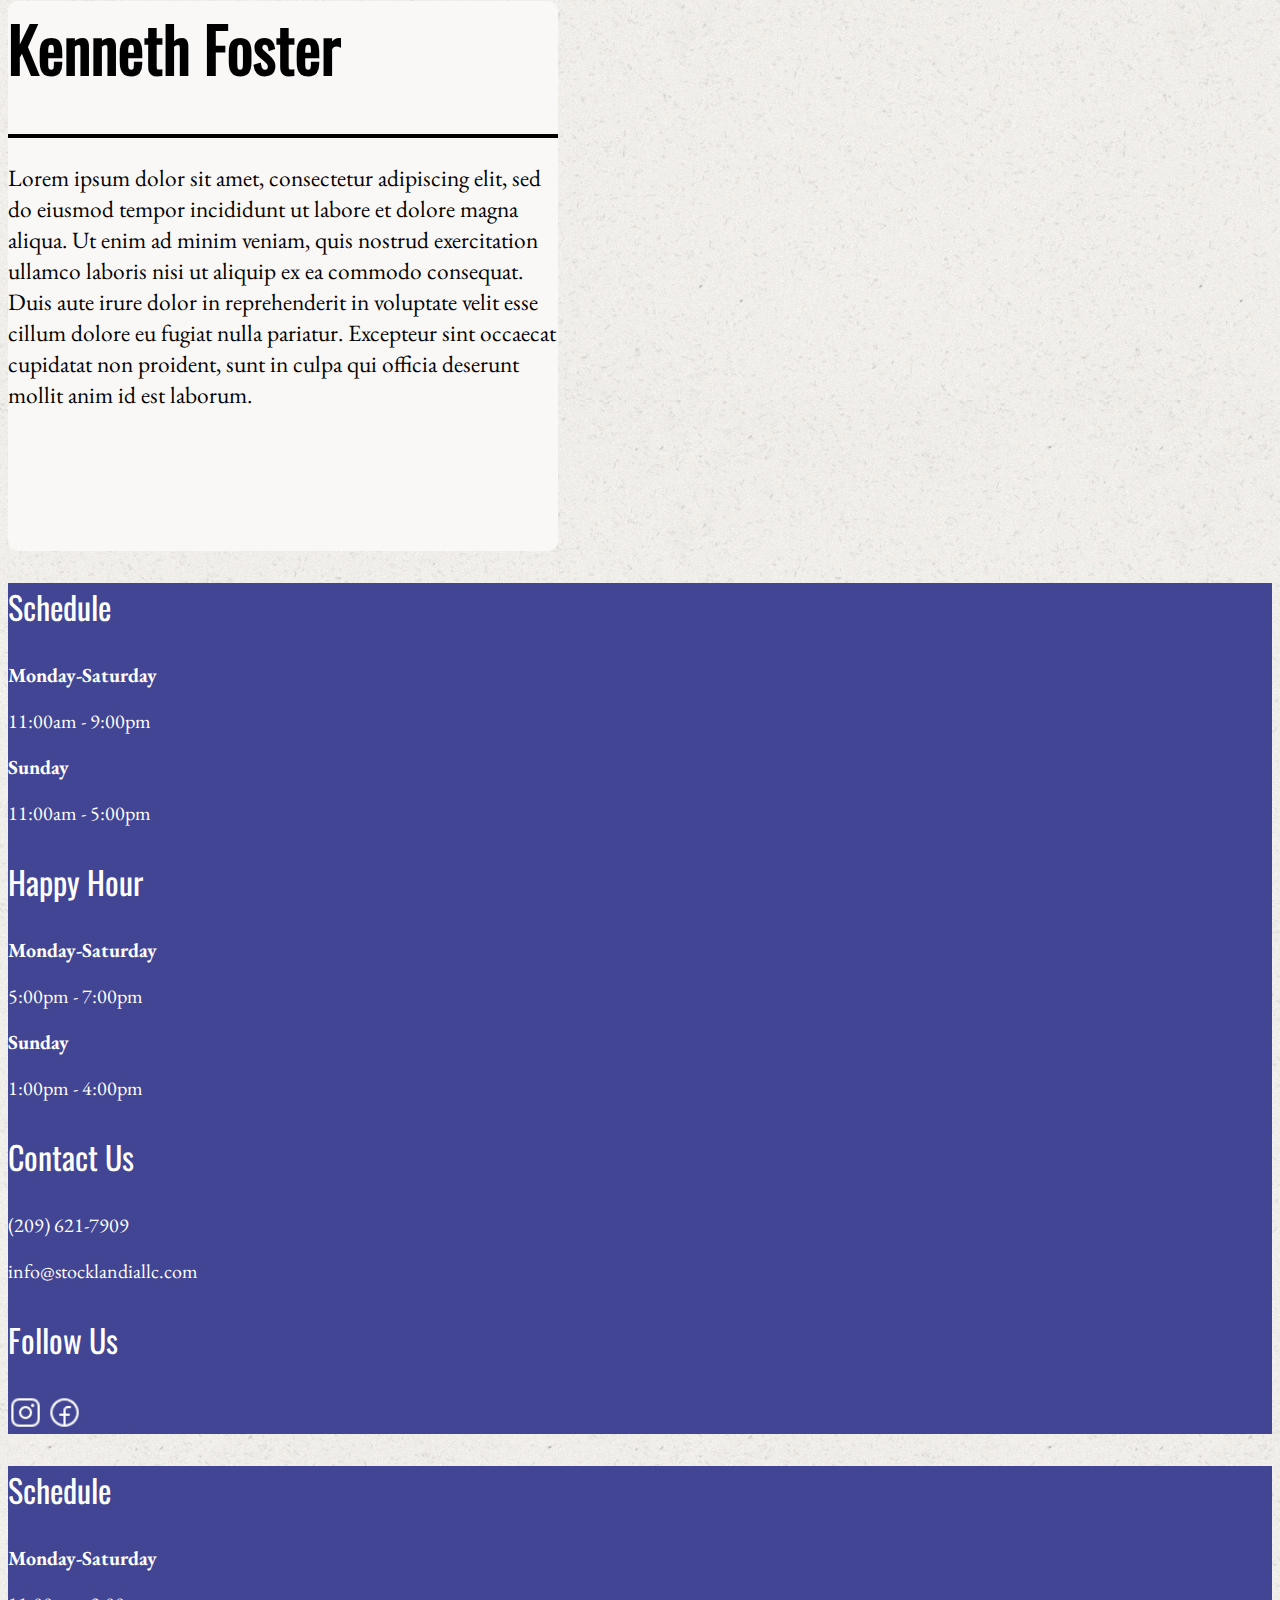
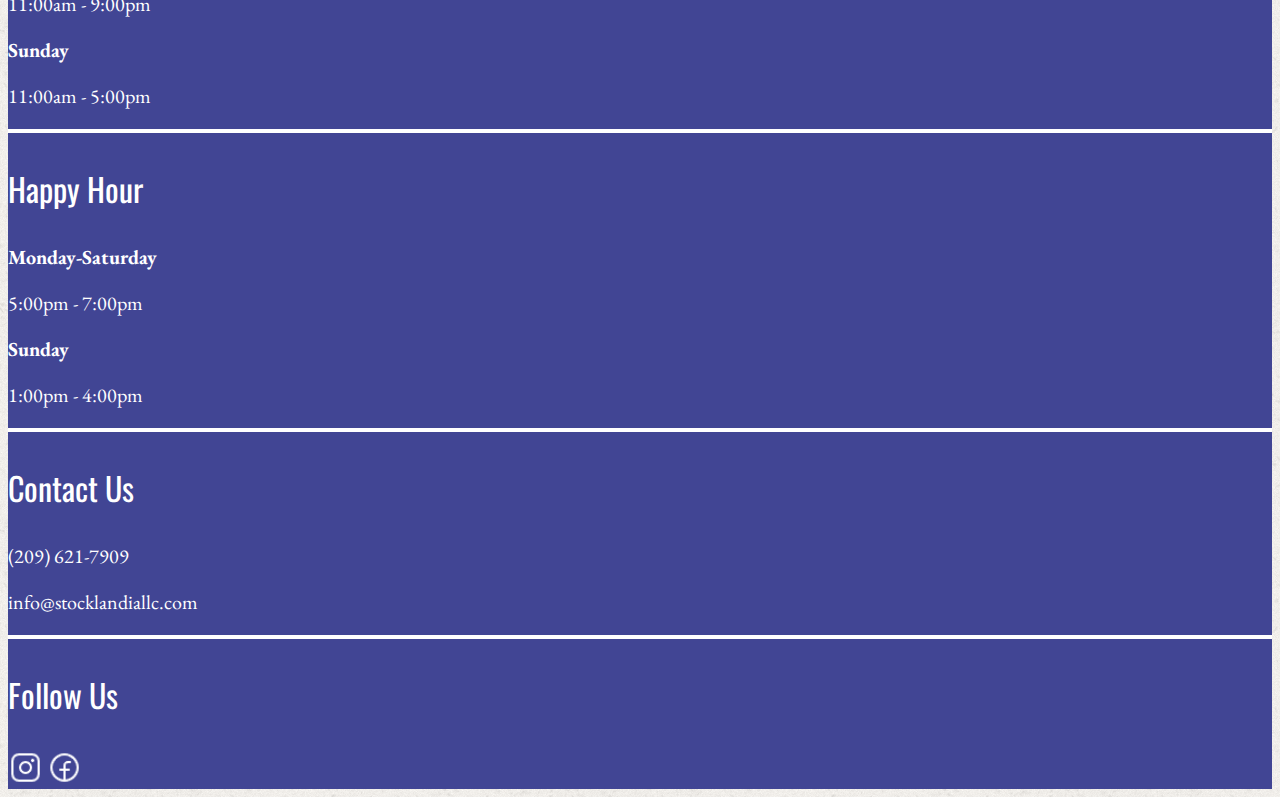
==== commit 12dd91dc: "changes to meet the owners text on about page" ====
--- a/pages/AboutPage.html
+++ b/pages/AboutPage.html
@@ -128,9 +128,9 @@
   <div class="container d-none d-sm-block m-0 mb-5 ">
     <div class="row d-flex align-items-center">
       <svg version="1.1" xmlns="//www.w3.org/2000/svg" xmlns:xlink="//www.w3.org/1999/xlink" width="100%" height="200">
-        <text class="stroke-text thicker color1" x="50%" y="50%">Meet The New Owner</text>
-        <text class="stroke-text thick color2" x="50%" y="50%">Meet The New Owner</text>
-        <text class="stroke-text color3" x="50%" y="50%">Meet The New Owner</text>
+        <text class="strokeText thicker color1" x="50%" y="50%">Meet The Owners</text>
+        <text class="strokeText thick color2" x="50%" y="50%">Meet The Owners</text>
+        <text class="strokeText color3" x="50%" y="50%">Meet The Owners</text>
       </svg>
     </div>
 
--- a/styles/Jstyles.css
+++ b/styles/Jstyles.css
@@ -5,6 +5,27 @@
 .logoResize {
     height: 50px;
     width: auto;
+}
+
+.videoSize {
+    position: relative;
+    width: 100%;
+    max-width: 100%;
+    height: 35vw;
+    overflow: hidden;
+}
+
+.videoSize video {
+    width: auto;
+    height: 100%;
+    min-height: 100%;
+    min-width: 100%;
+    object-fit: cover;
+}
+
+.carImageResize {
+    max-width: 100%;
+    object-fit: cover;
 }
 
 .borderRadius {
@@ -15,14 +36,14 @@
     font-size: 96px;
     color: white;
     /* border: 5px solid red; */
-    /* text-shadow: -10px 0 black, 0 10px black, 10px 0 black, 0 -10px black; */
-    /* outline: 1px solid red;
+/* text-shadow: -10px 0 black, 0 10px black, 10px 0 black, 0 -10px black; */
+/* outline: 1px solid red;
     fill: white;
     stroke: red;
     stroke-width: 5px;
     -webkit-text-stroke: 4px navy;
     /* text-stroke: 4px navy; */
-    /* position: absolute; 
+/* position: absolute; 
 } */
 
 /* .fontSize96,
@@ -45,34 +66,34 @@
 
 /*  */
 
-.stroke-text{
-    font-size:80px;
-    text-align:center;
-    text-anchor:middle;
-    stroke:white;
-    stroke-width:5px;
-    fill:none;
-  }
-  
-  .thick{
-    stroke-width:15px;
-  }
-  
-  .thicker{
-    stroke-width:20px;
-  }
-  
-  .color1{
-    stroke:blue;
-  }
-  
-  .color2{
-    stroke:red;
-  }
-  
-  .color3{
-    stroke:white;
-  }
+.strokeText {
+    font-size: 96px;
+    text-align: center;
+    text-anchor: middle;
+    stroke: white;
+    stroke-width: 5px;
+    fill: white;
+}
+
+.thick {
+    stroke-width: 15px;
+}
+
+.thicker {
+    stroke-width: 25px;
+}
+
+.color1 {
+    stroke: #414594;
+}
+
+.color2 {
+    stroke: #EC3337;
+}
+
+.color3 {
+    stroke: white;
+}
 
 
 
@@ -144,9 +165,6 @@
 .ebGaramondRegular {
     font-family: EBGaramond-Regular;
 }
-
-
-/* Should make a media query for font sizes later on for better responsiveness */
 
 .stocklandiaNightResize {
     width: 100vw;
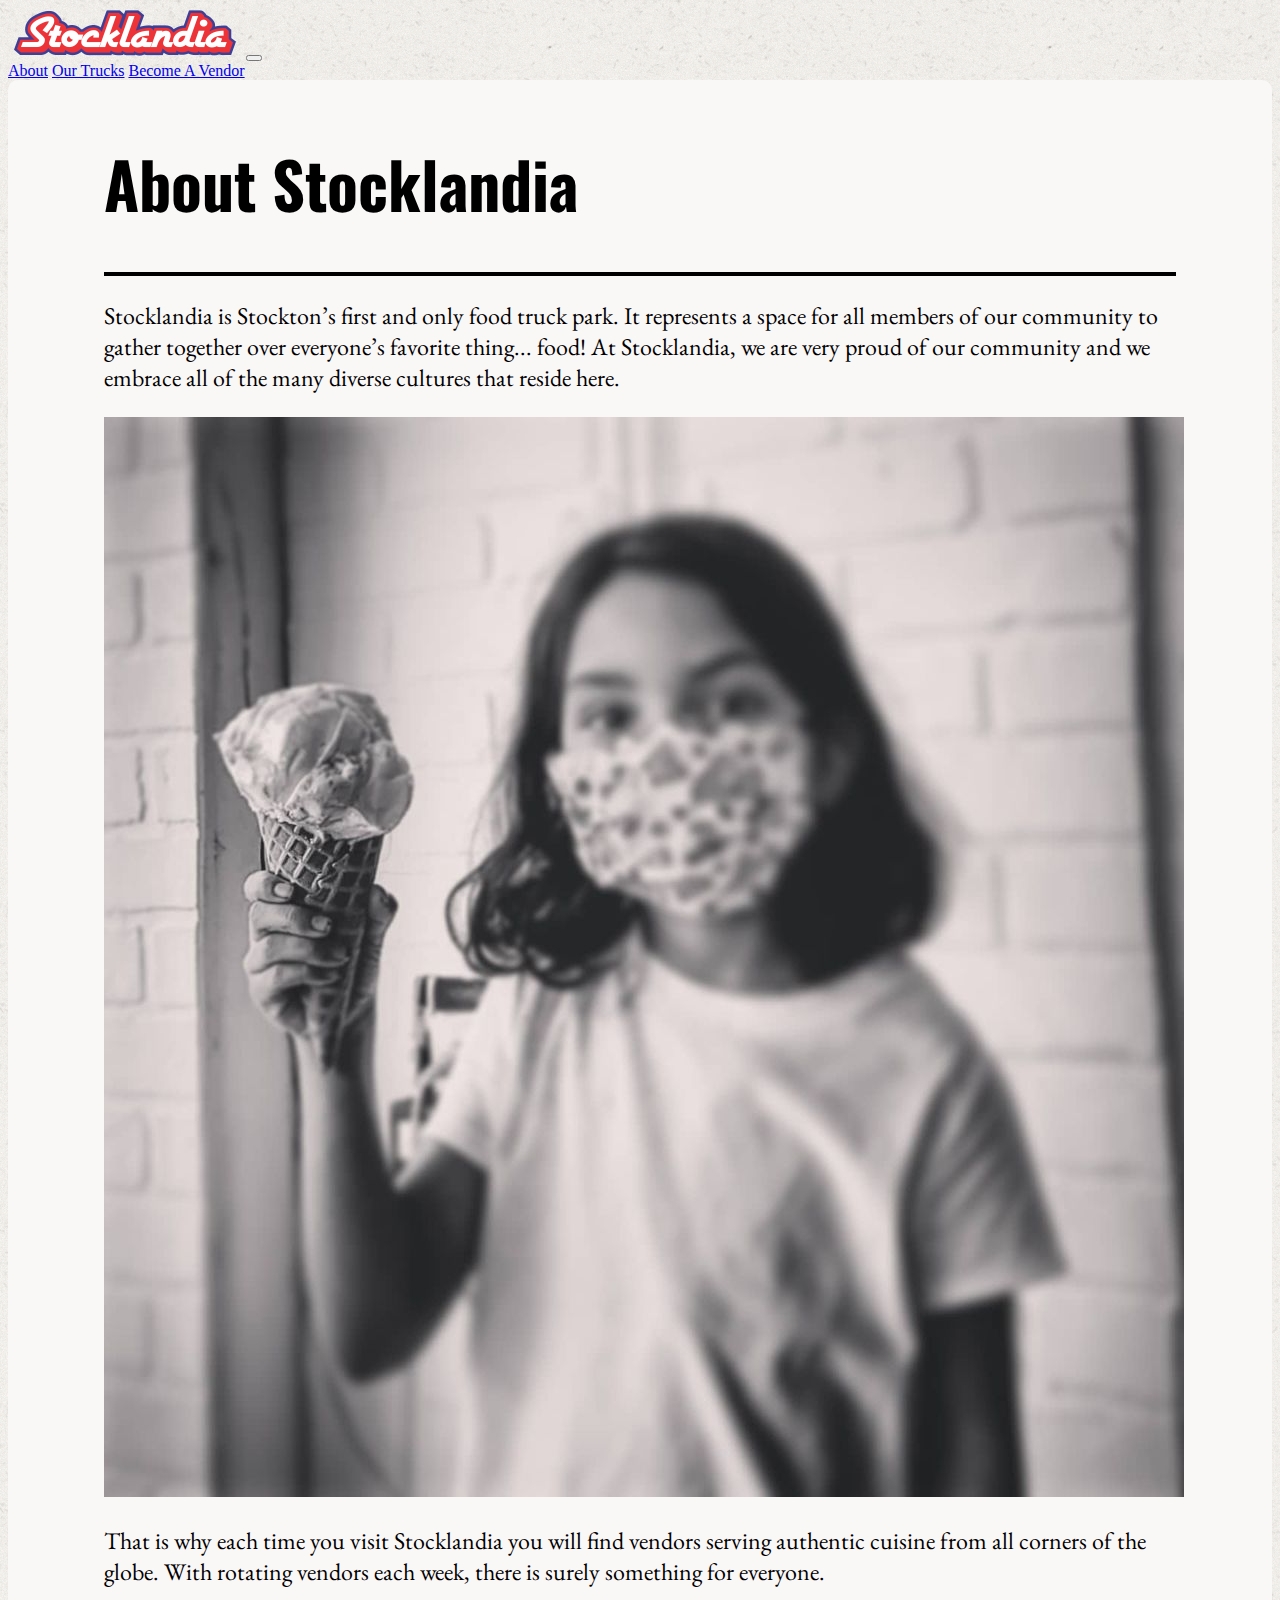
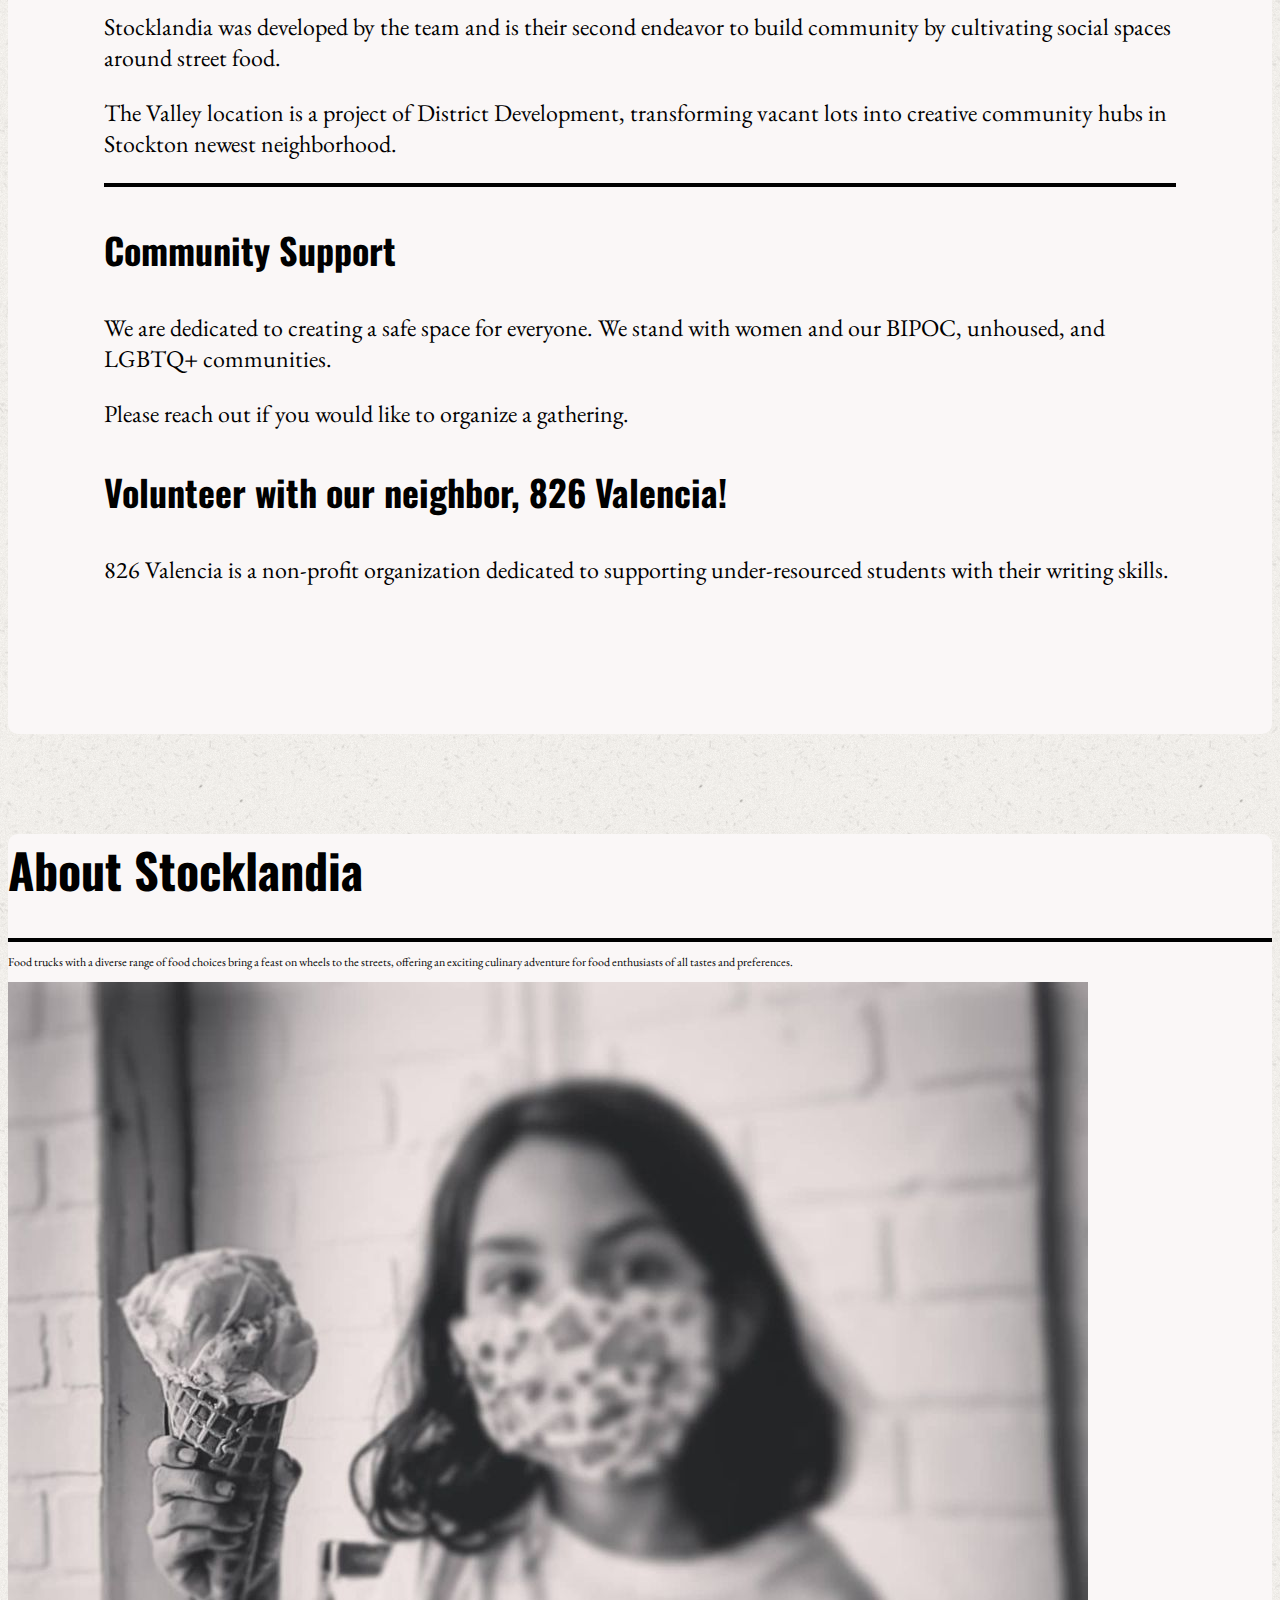
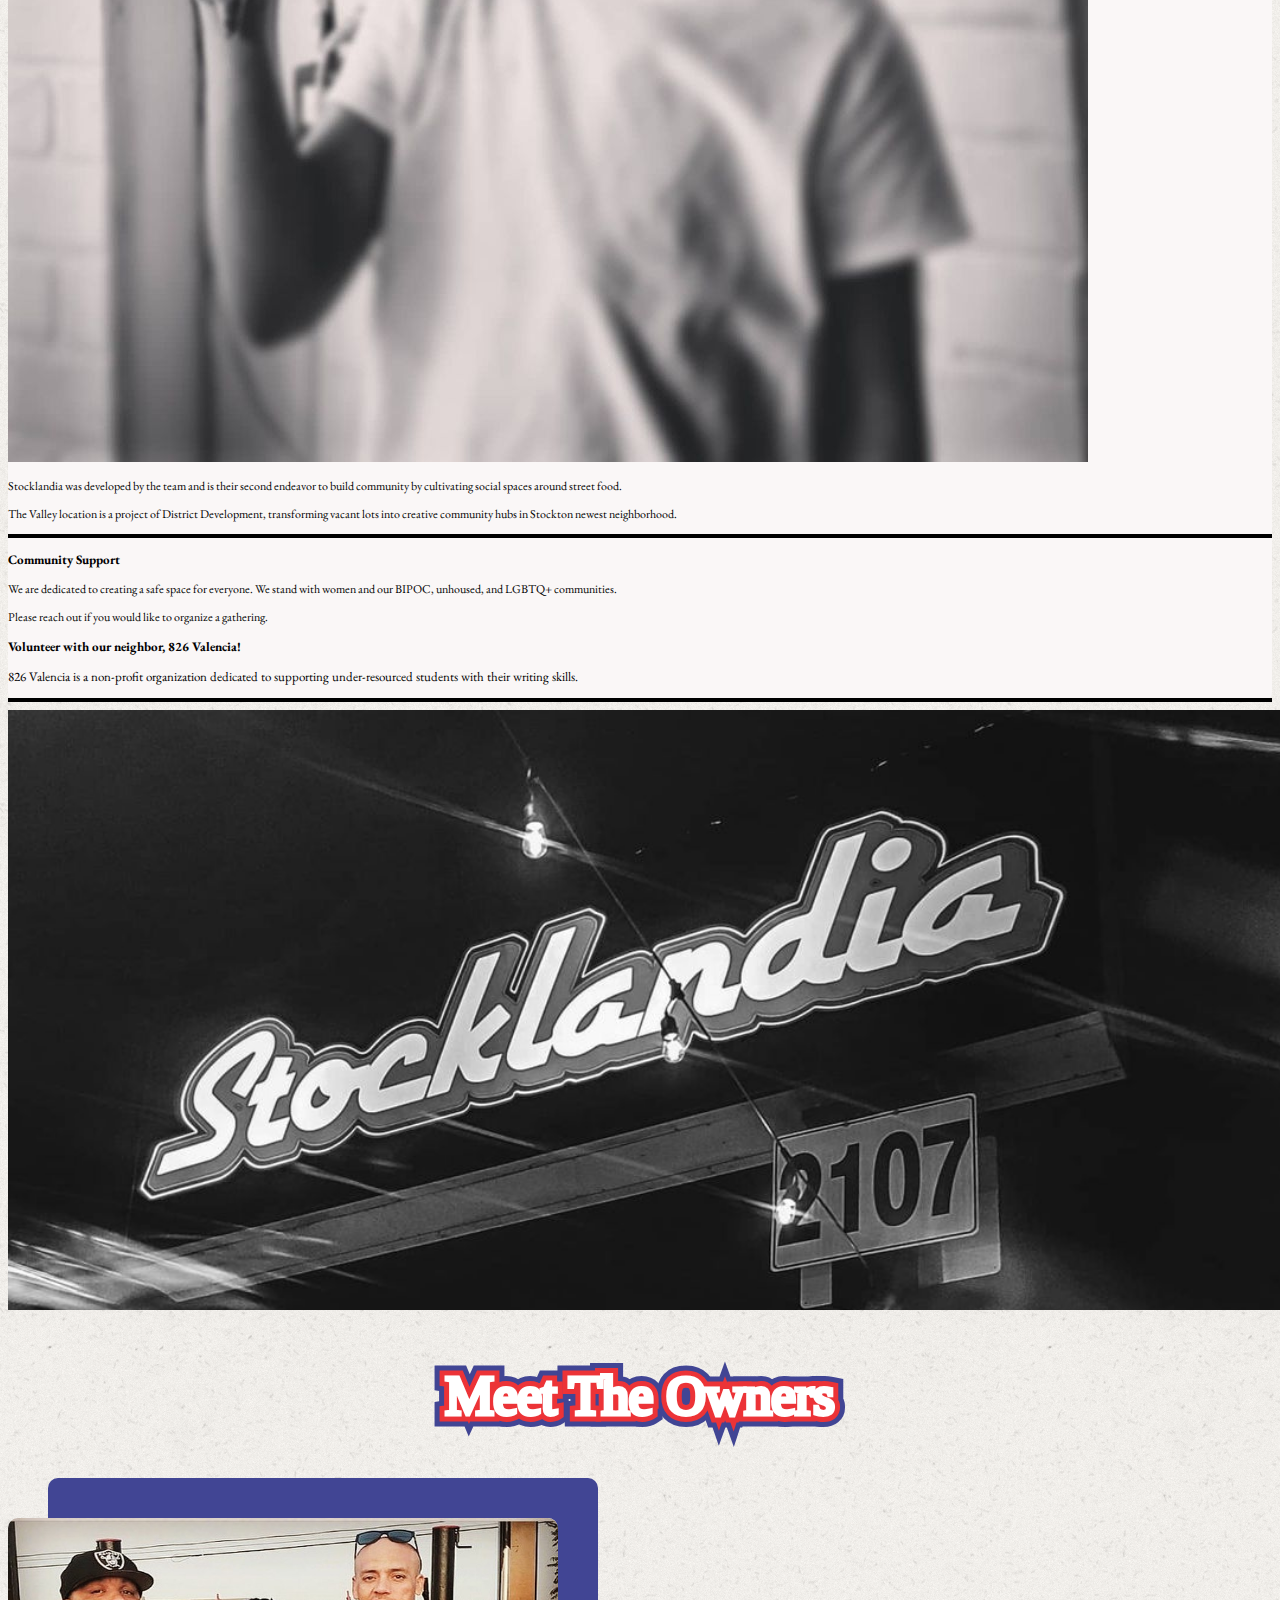
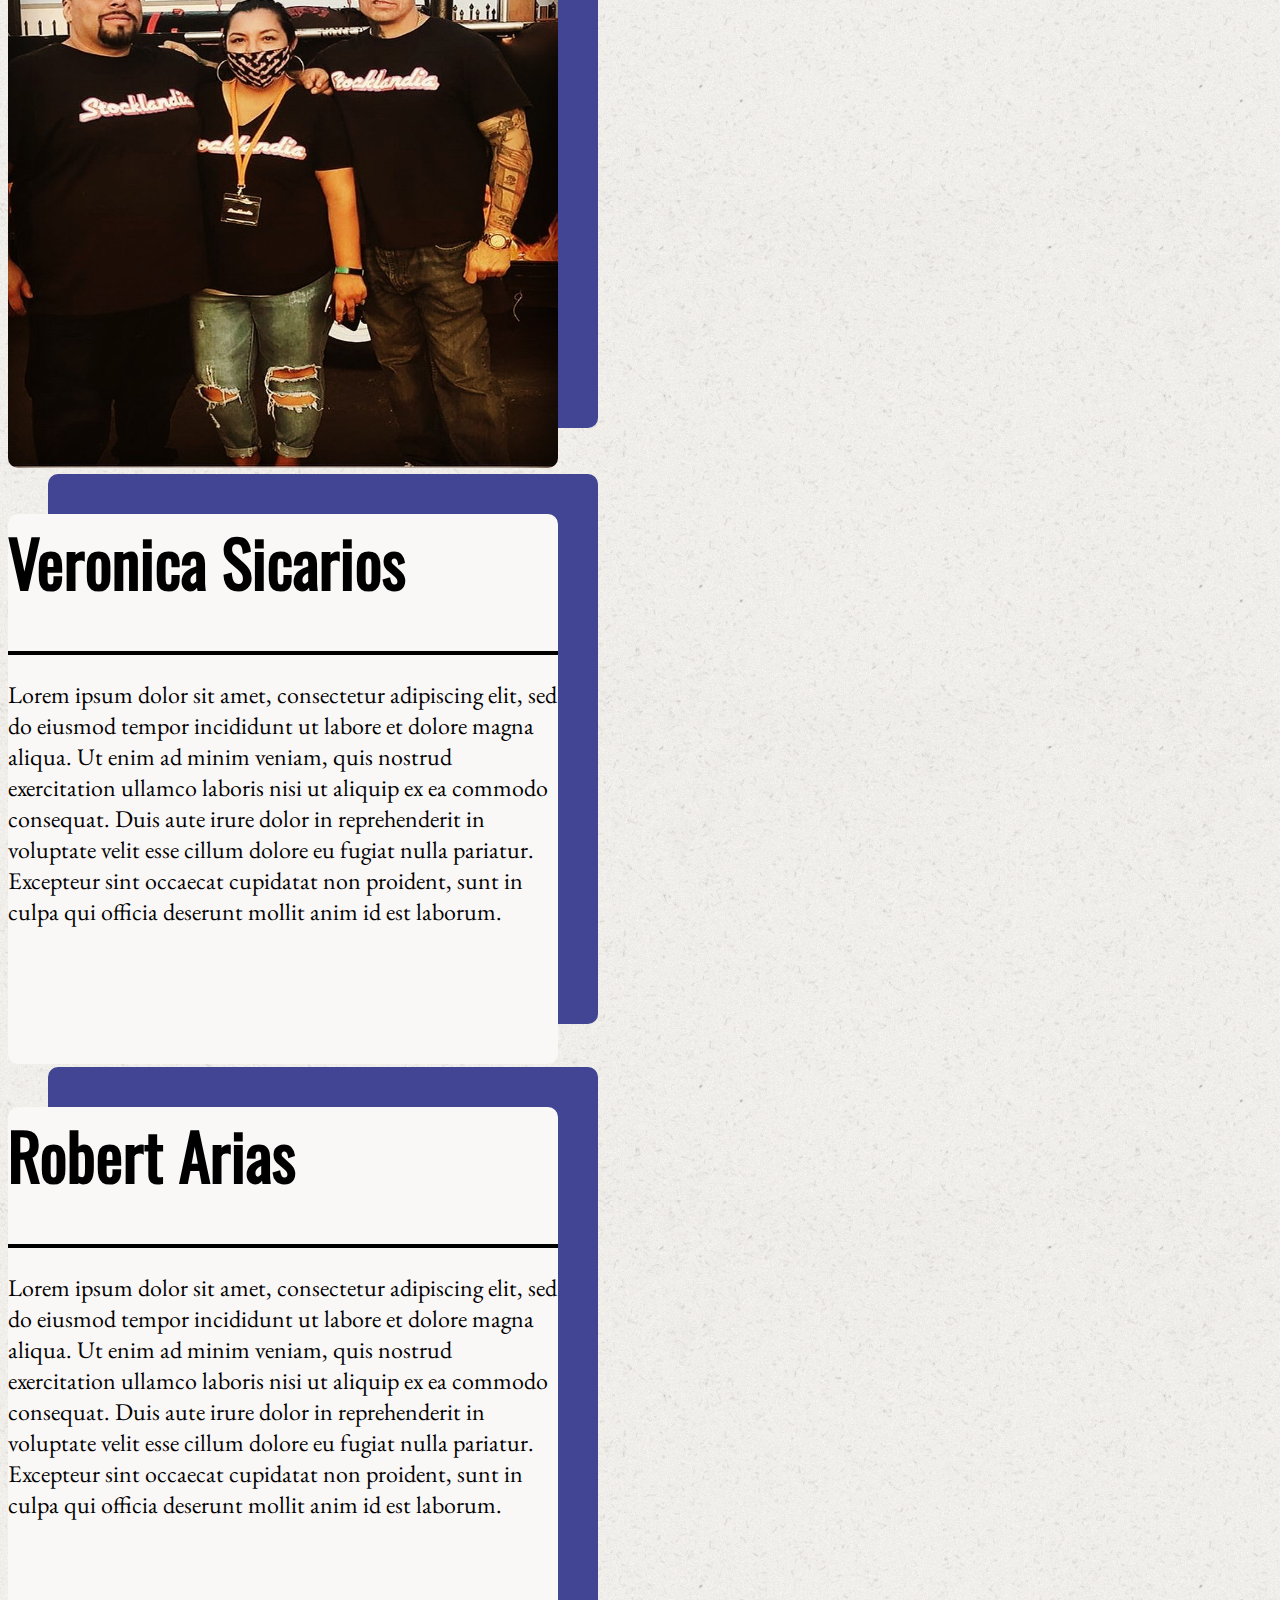
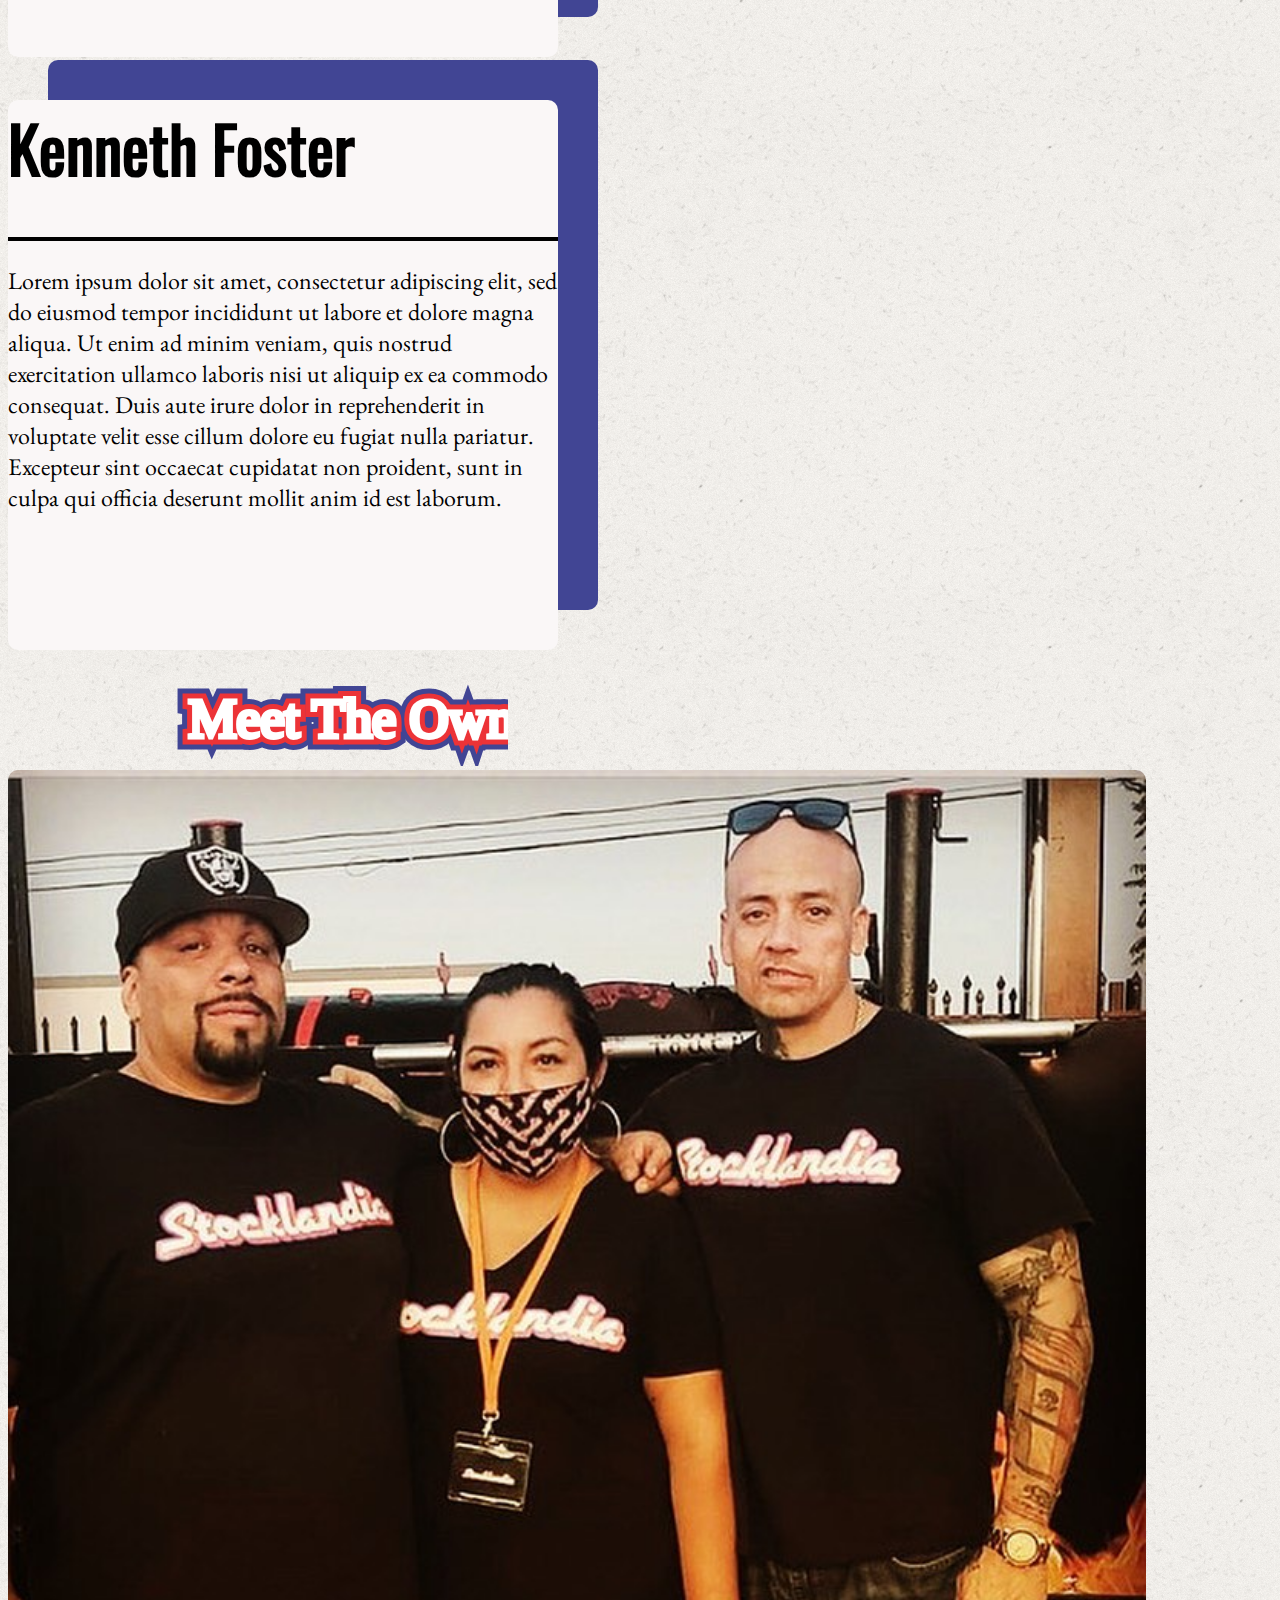
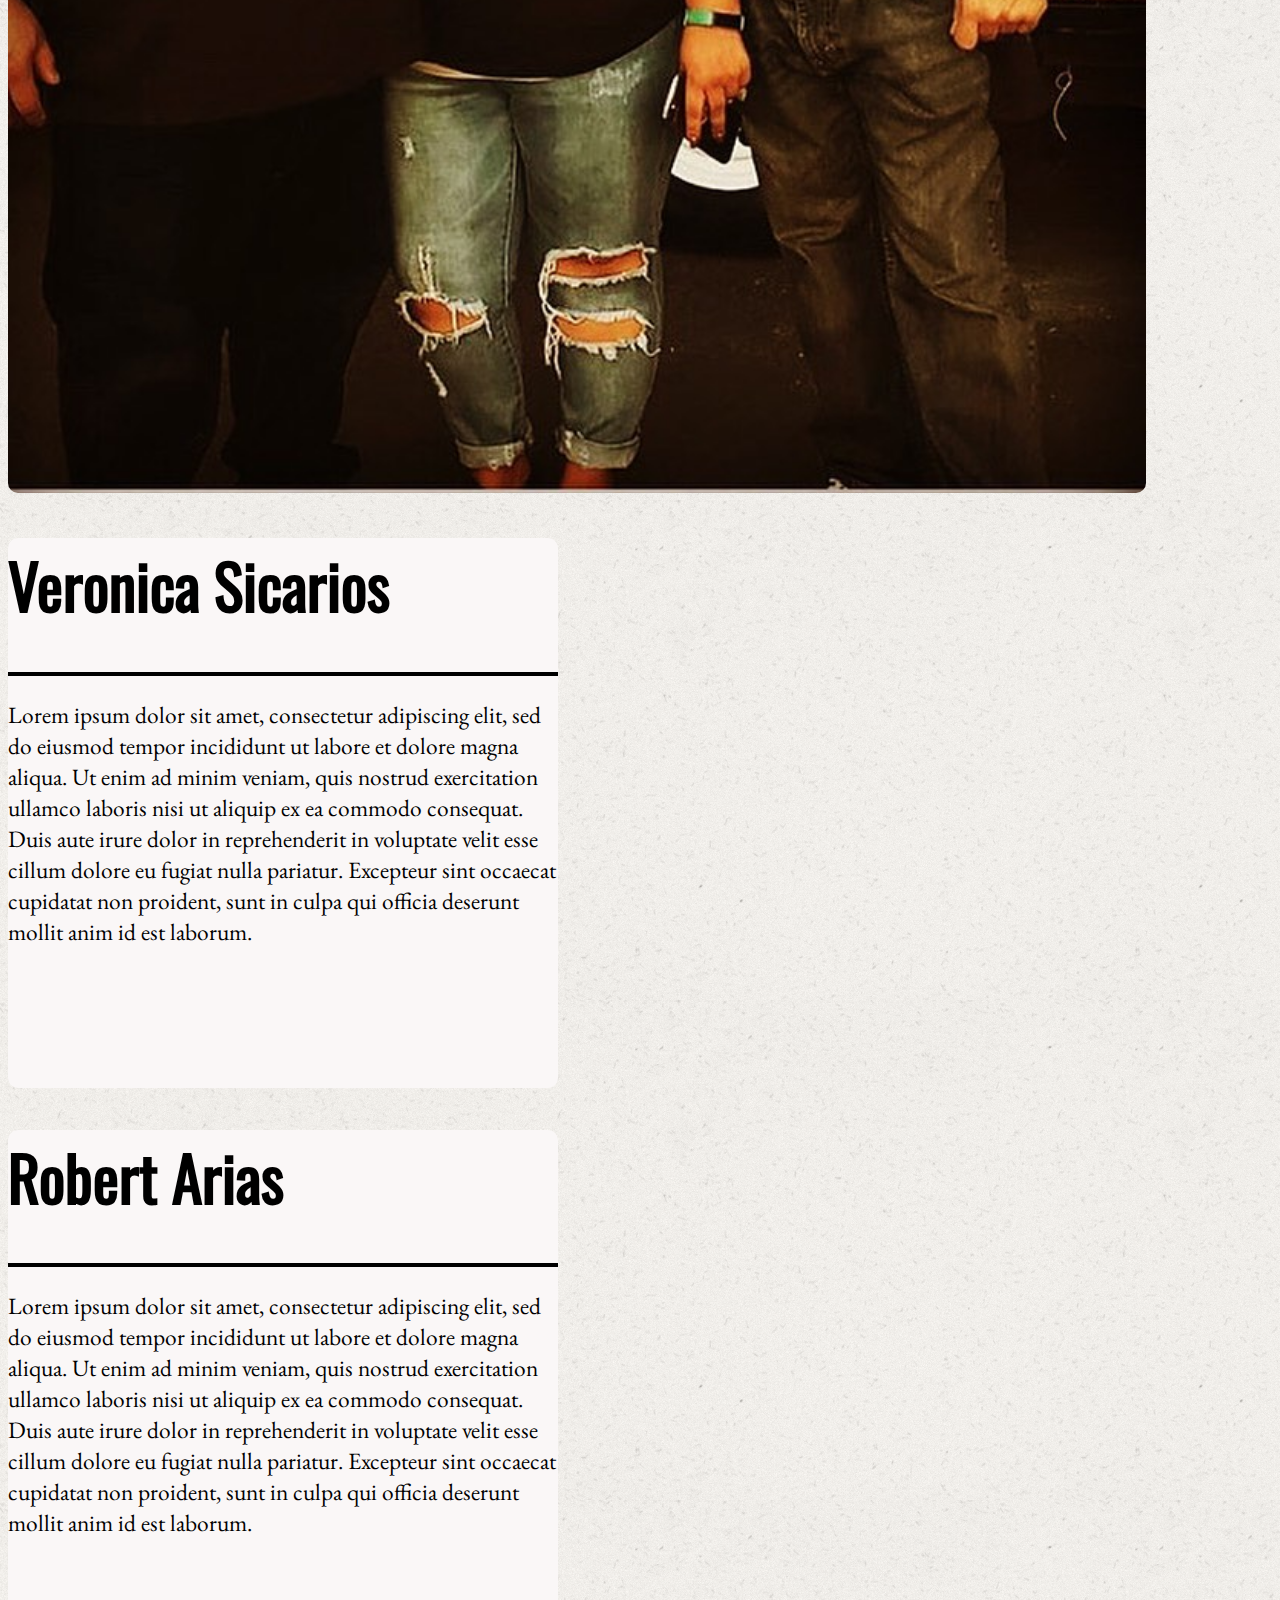
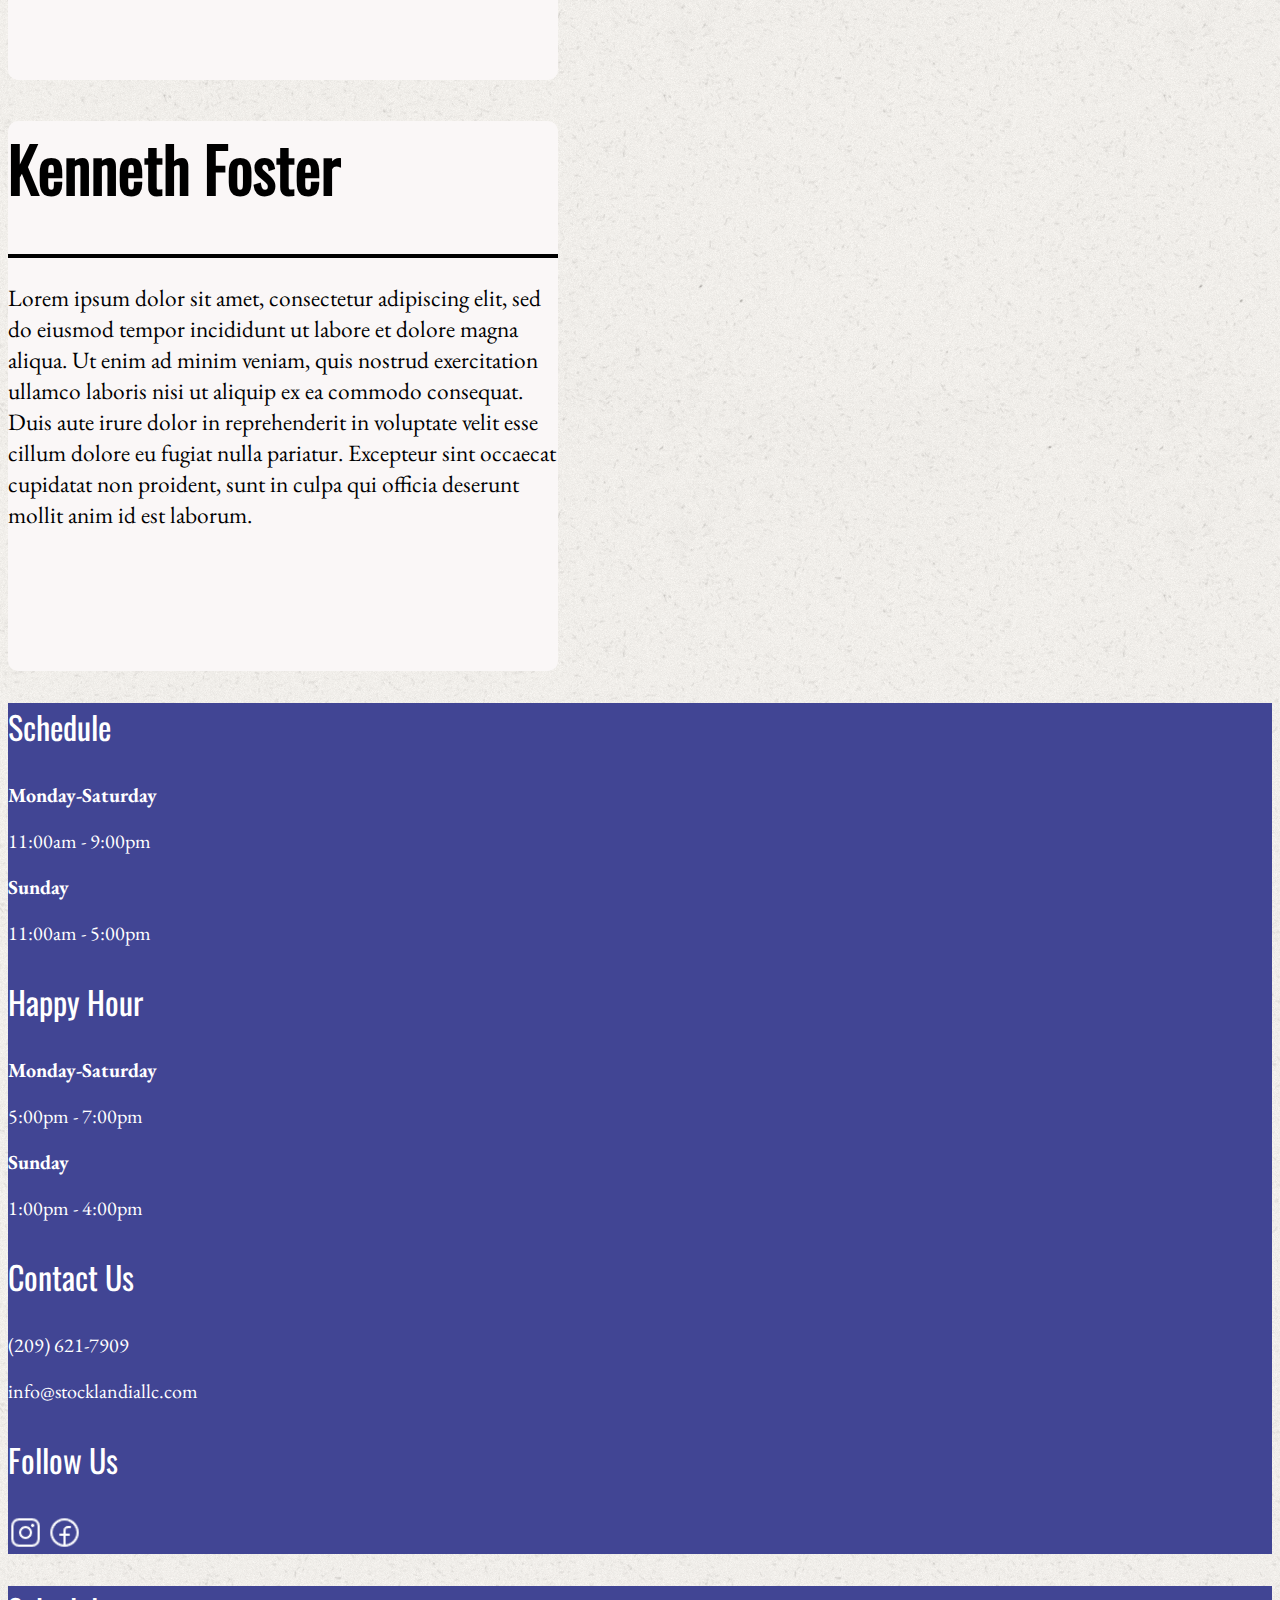
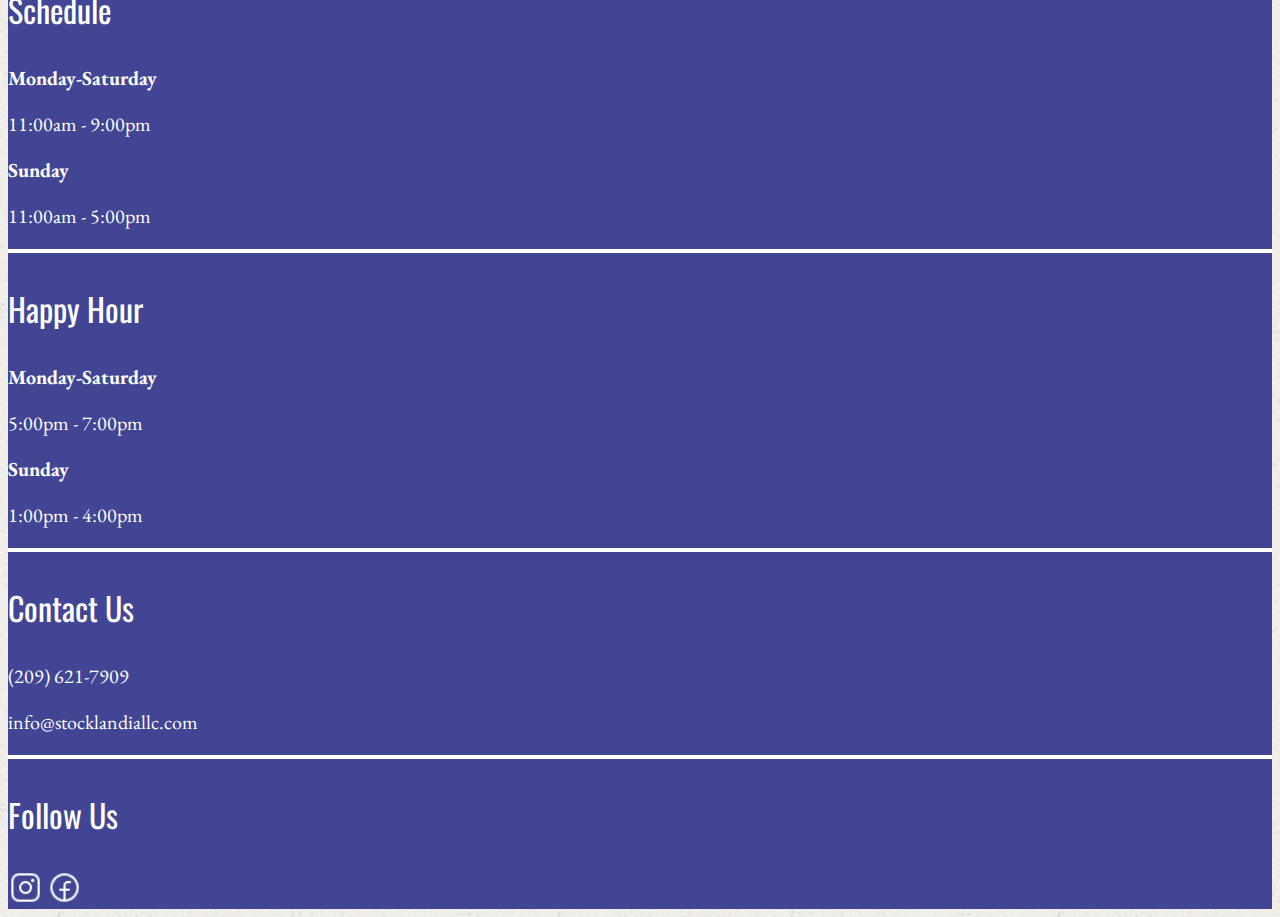
==== commit 3e3a486c: "test" ====
--- a/pages/AboutPage.html
+++ b/pages/AboutPage.html
@@ -190,11 +190,13 @@
 
   <!-- Start of Meet The Owners Mobile Section -->
   <div class="container d-block d-sm-none">
-    <!-- <div class="row">
-      <h1 class="text-center fontSize96">Meet The Owners</h1>
-      <h1 class="text-center fontSize96">Meet The Owners</h1>
-      <h1 class="text-center fontSize96">Meet The Owners</h1>
-    </div> -->
+    <div class="row">
+      <svg version="1.1" xmlns="//www.w3.org/2000/svg" xmlns:xlink="//www.w3.org/1999/xlink" width="500px"  height="116">
+        <text class="strokeText thicker color1" x="75%" y="75%">Meet The Owners</text>
+        <text class="strokeText thick color2" x="75%" y="75%">Meet The Owners</text>
+        <text class="strokeText color3" x="75%" y="75%">Meet The Owners</text>
+      </svg>
+    </div>
 
     <div class="row">
       <div class="col d-flex justify-content-center my-4">
--- a/styles/Jstyles.css
+++ b/styles/Jstyles.css
@@ -95,7 +95,37 @@
     stroke: white;
 }
 
-
+@media (min-width: 320px) {
+    .strokeText {
+        font-size: 54px;
+        text-align: center;
+        text-anchor: center;
+        stroke: white;
+        stroke-width: 5px;
+        fill: white;
+    }
+    
+    .thick {
+        stroke-width: 15px;
+    }
+    
+    .thicker {
+        stroke-width: 25px;
+    }
+    
+    .color1 {
+        stroke: #414594;
+    }
+    
+    .color2 {
+        stroke: #EC3337;
+    }
+    
+    .color3 {
+        stroke: white;
+    }
+    
+}
 
 /*  */
 
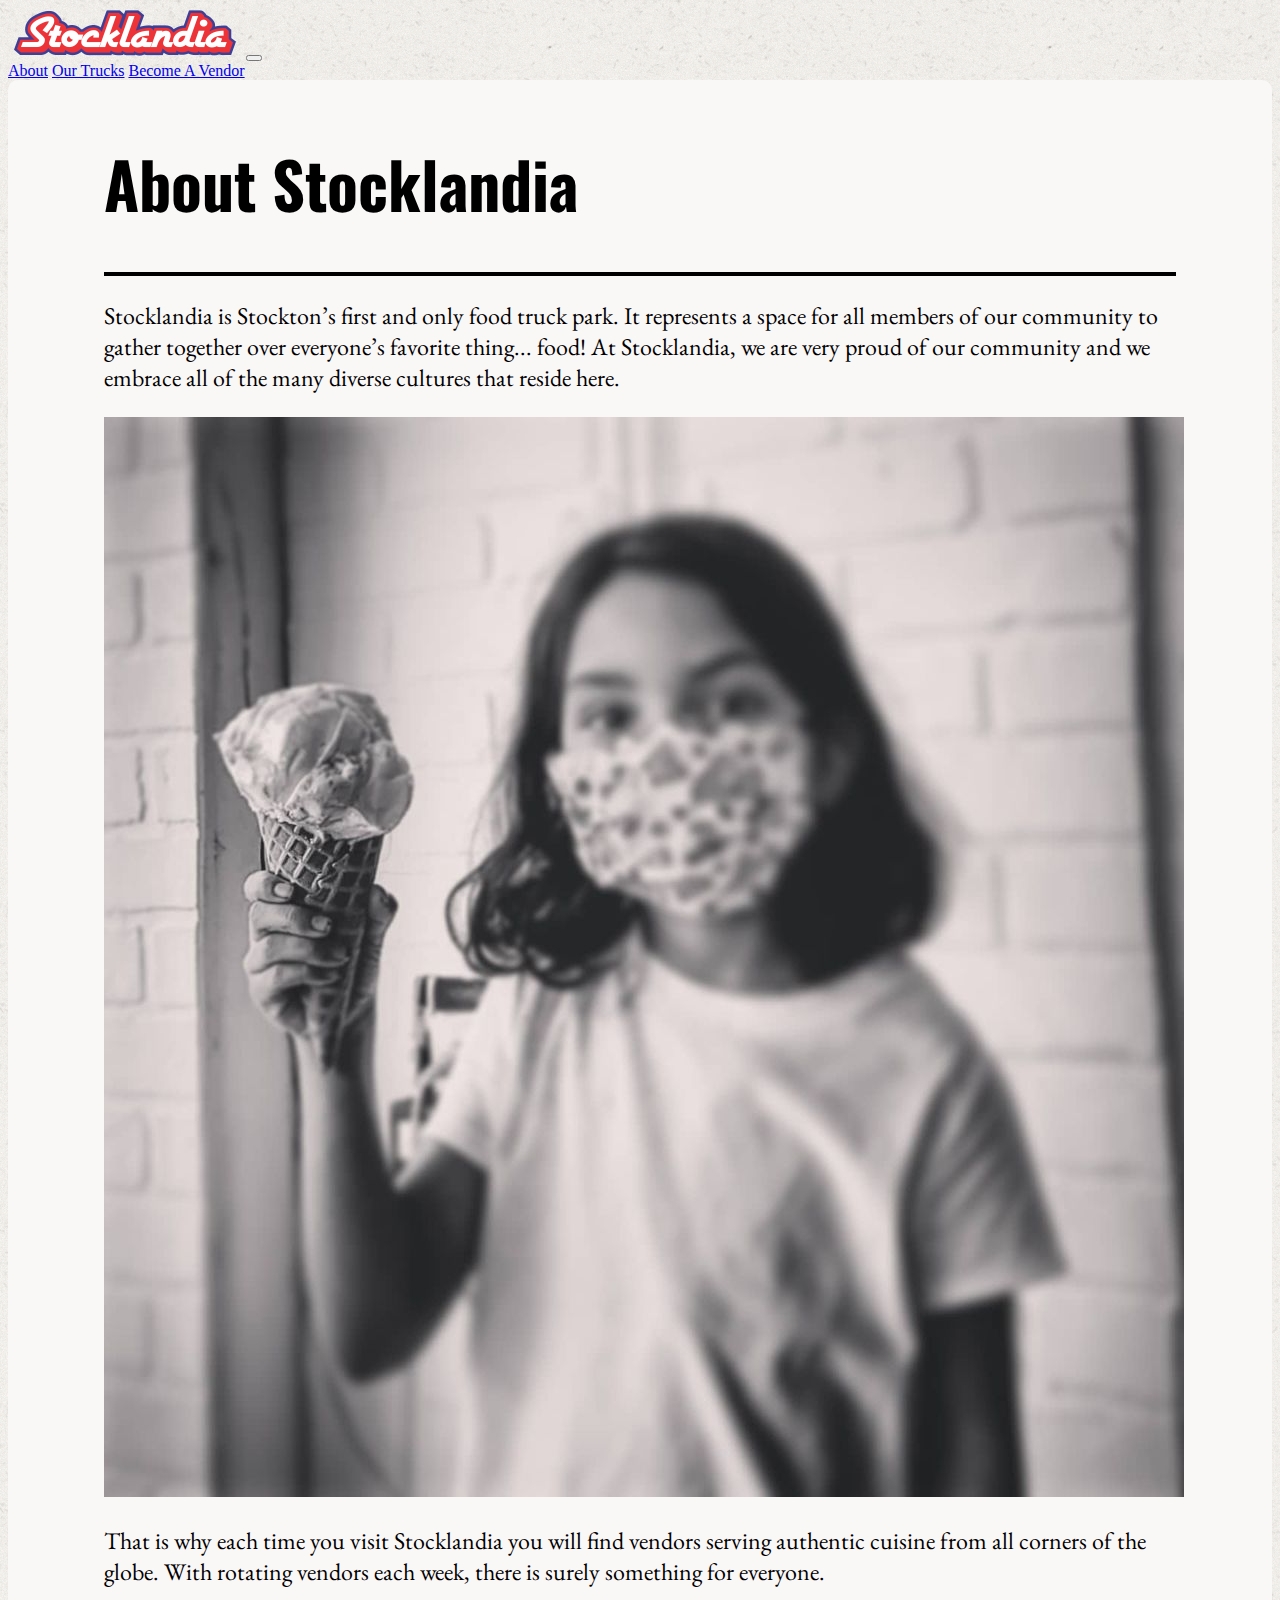
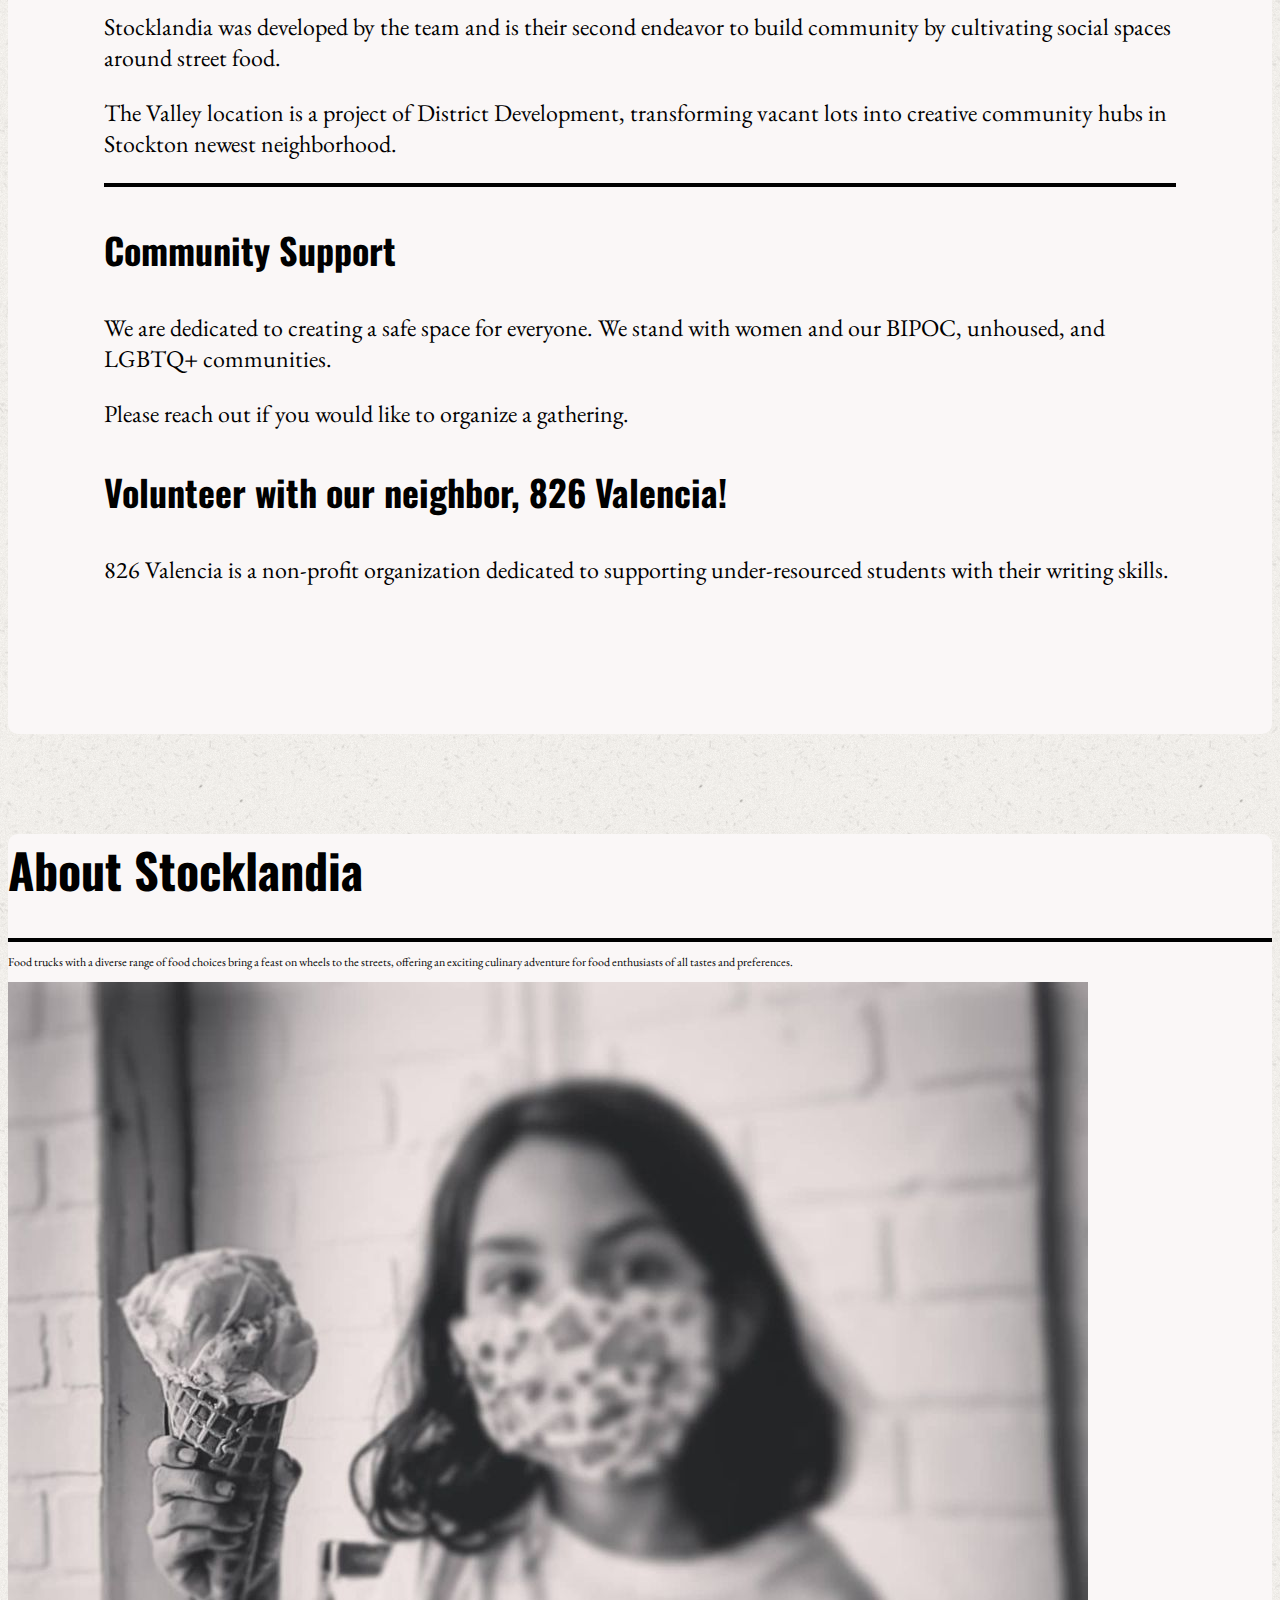
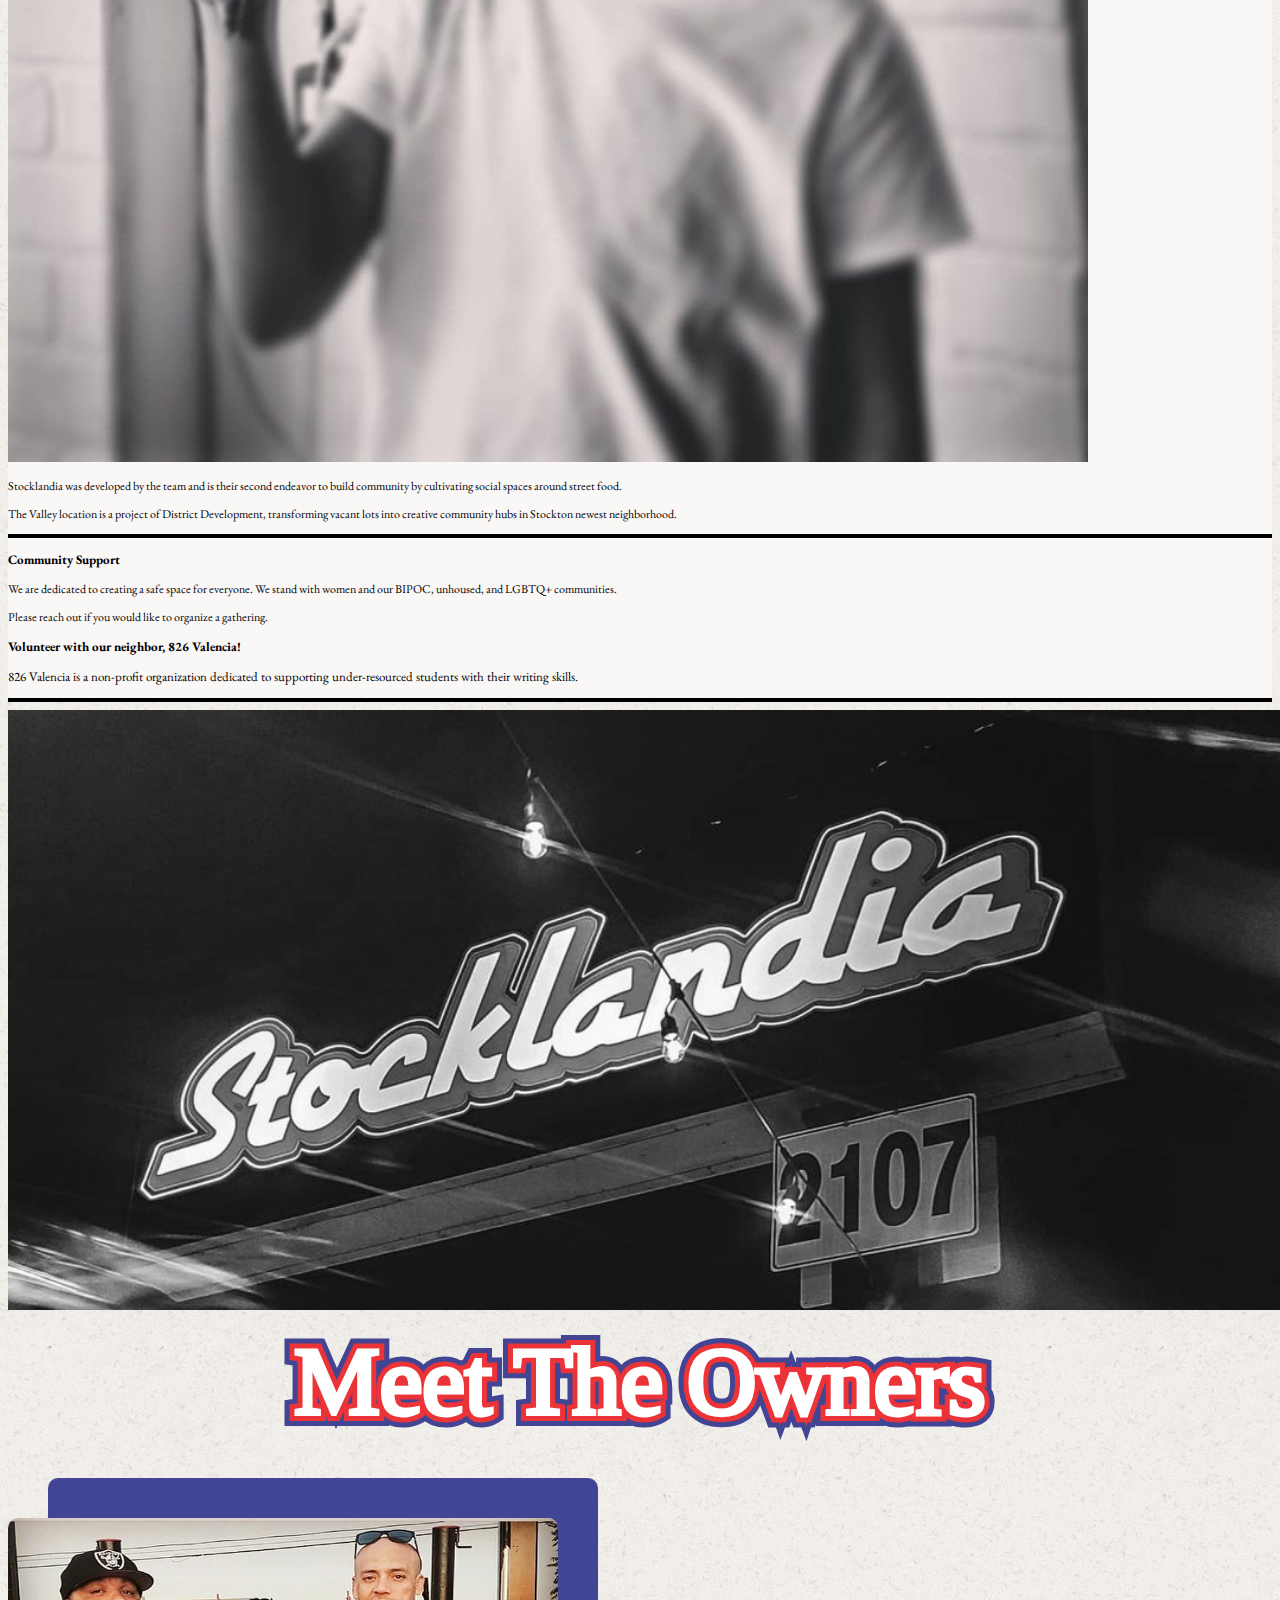
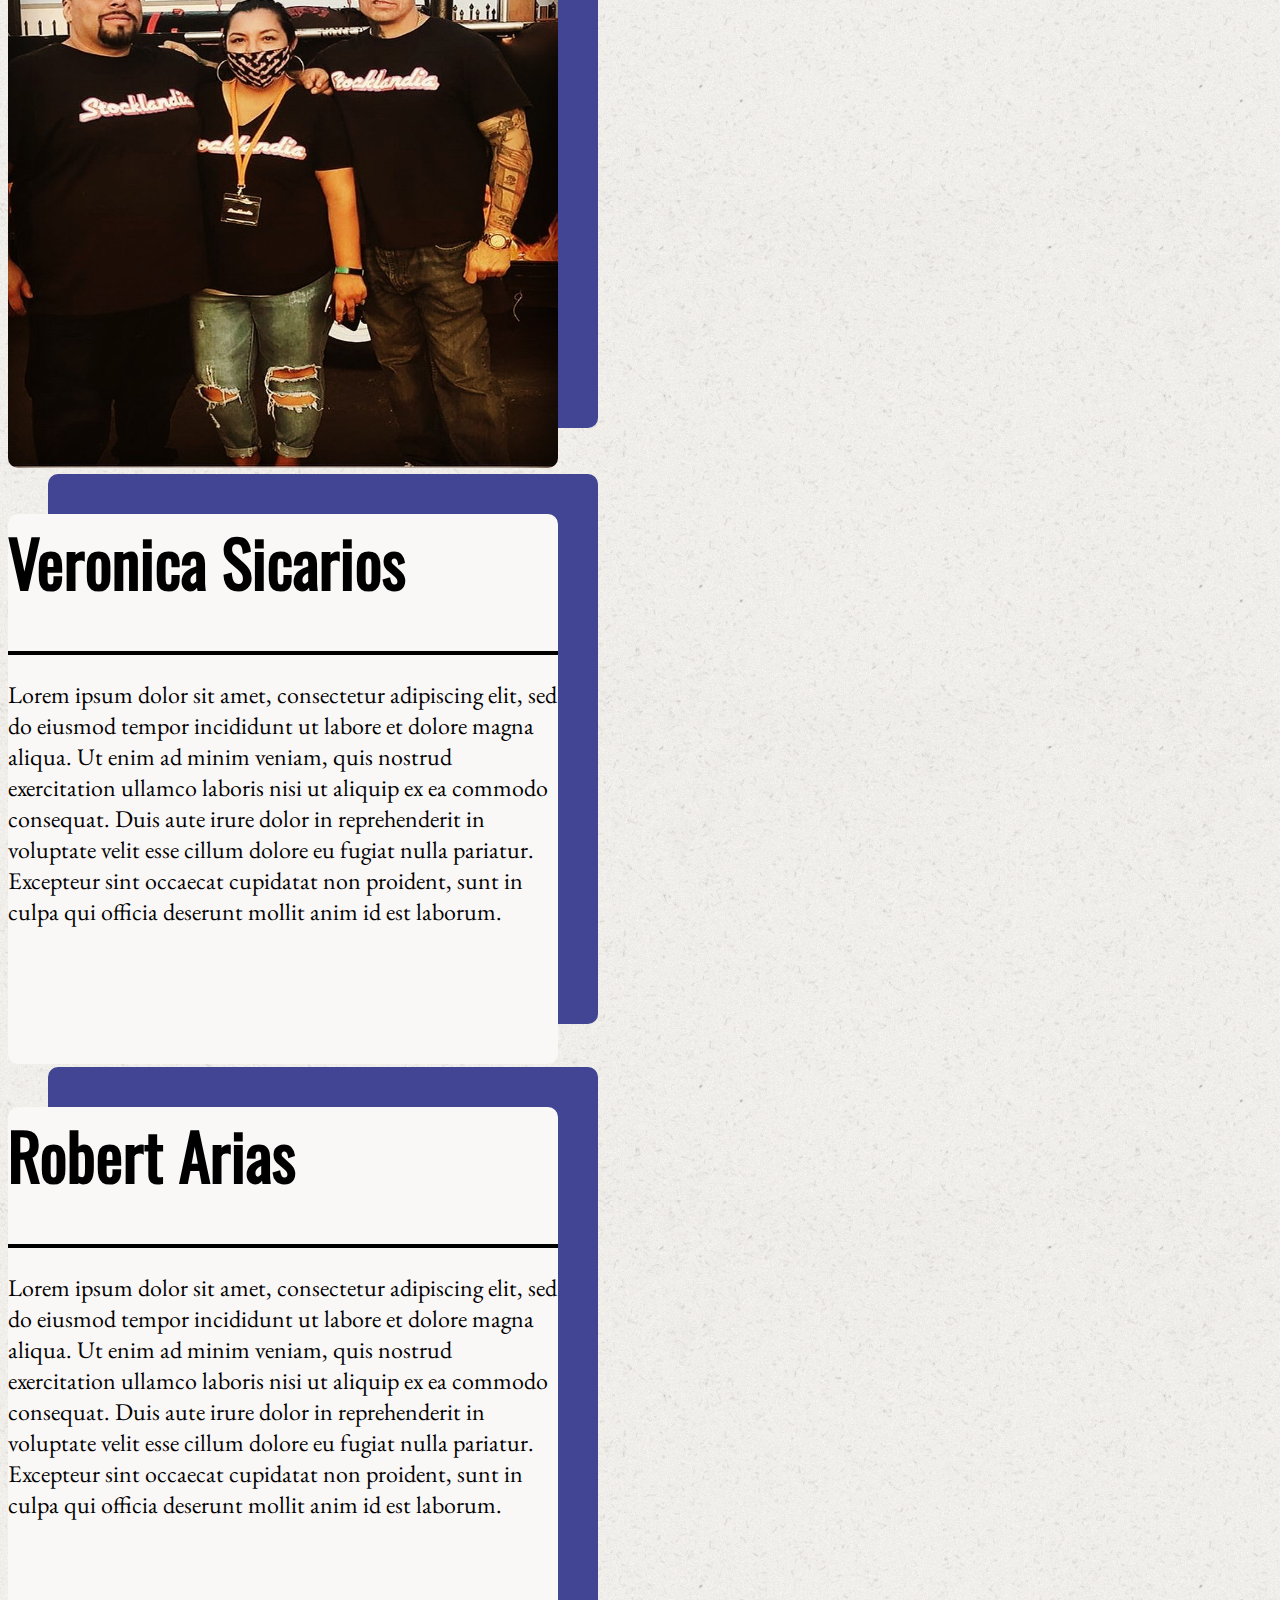
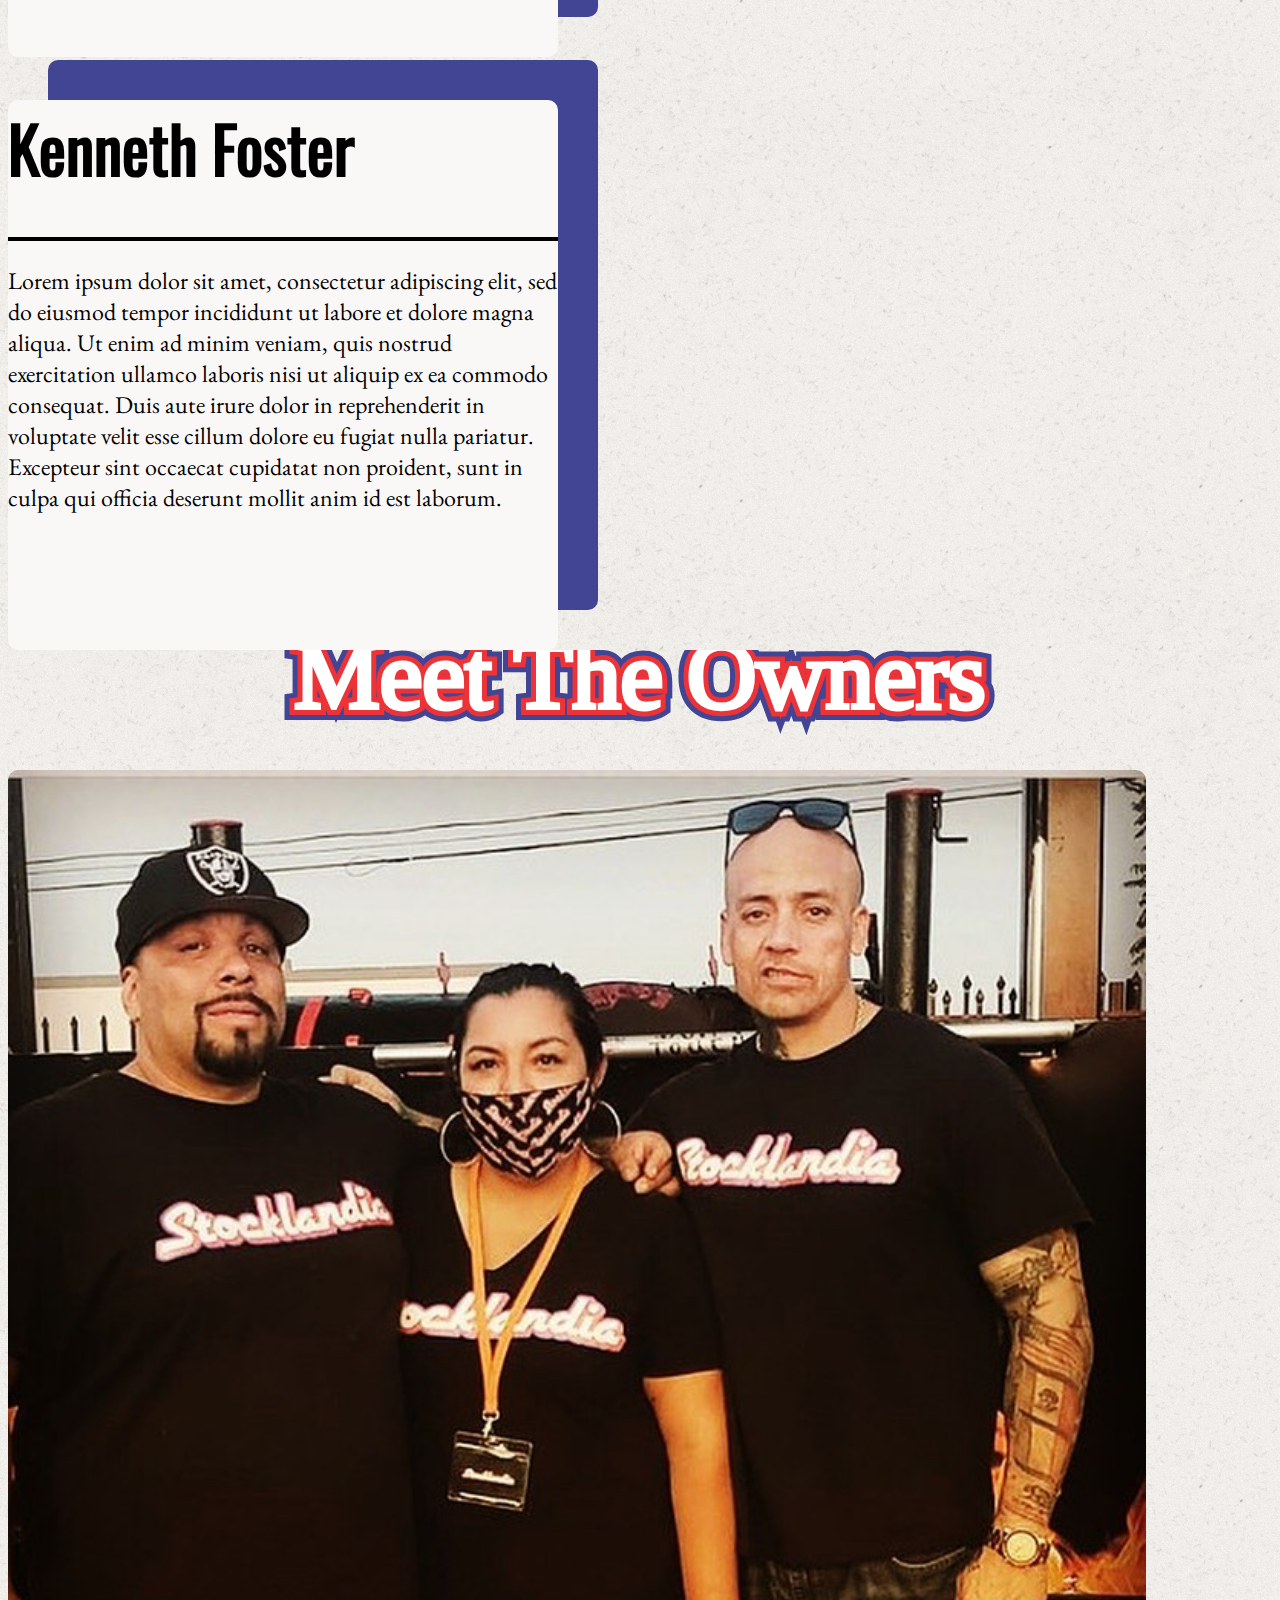
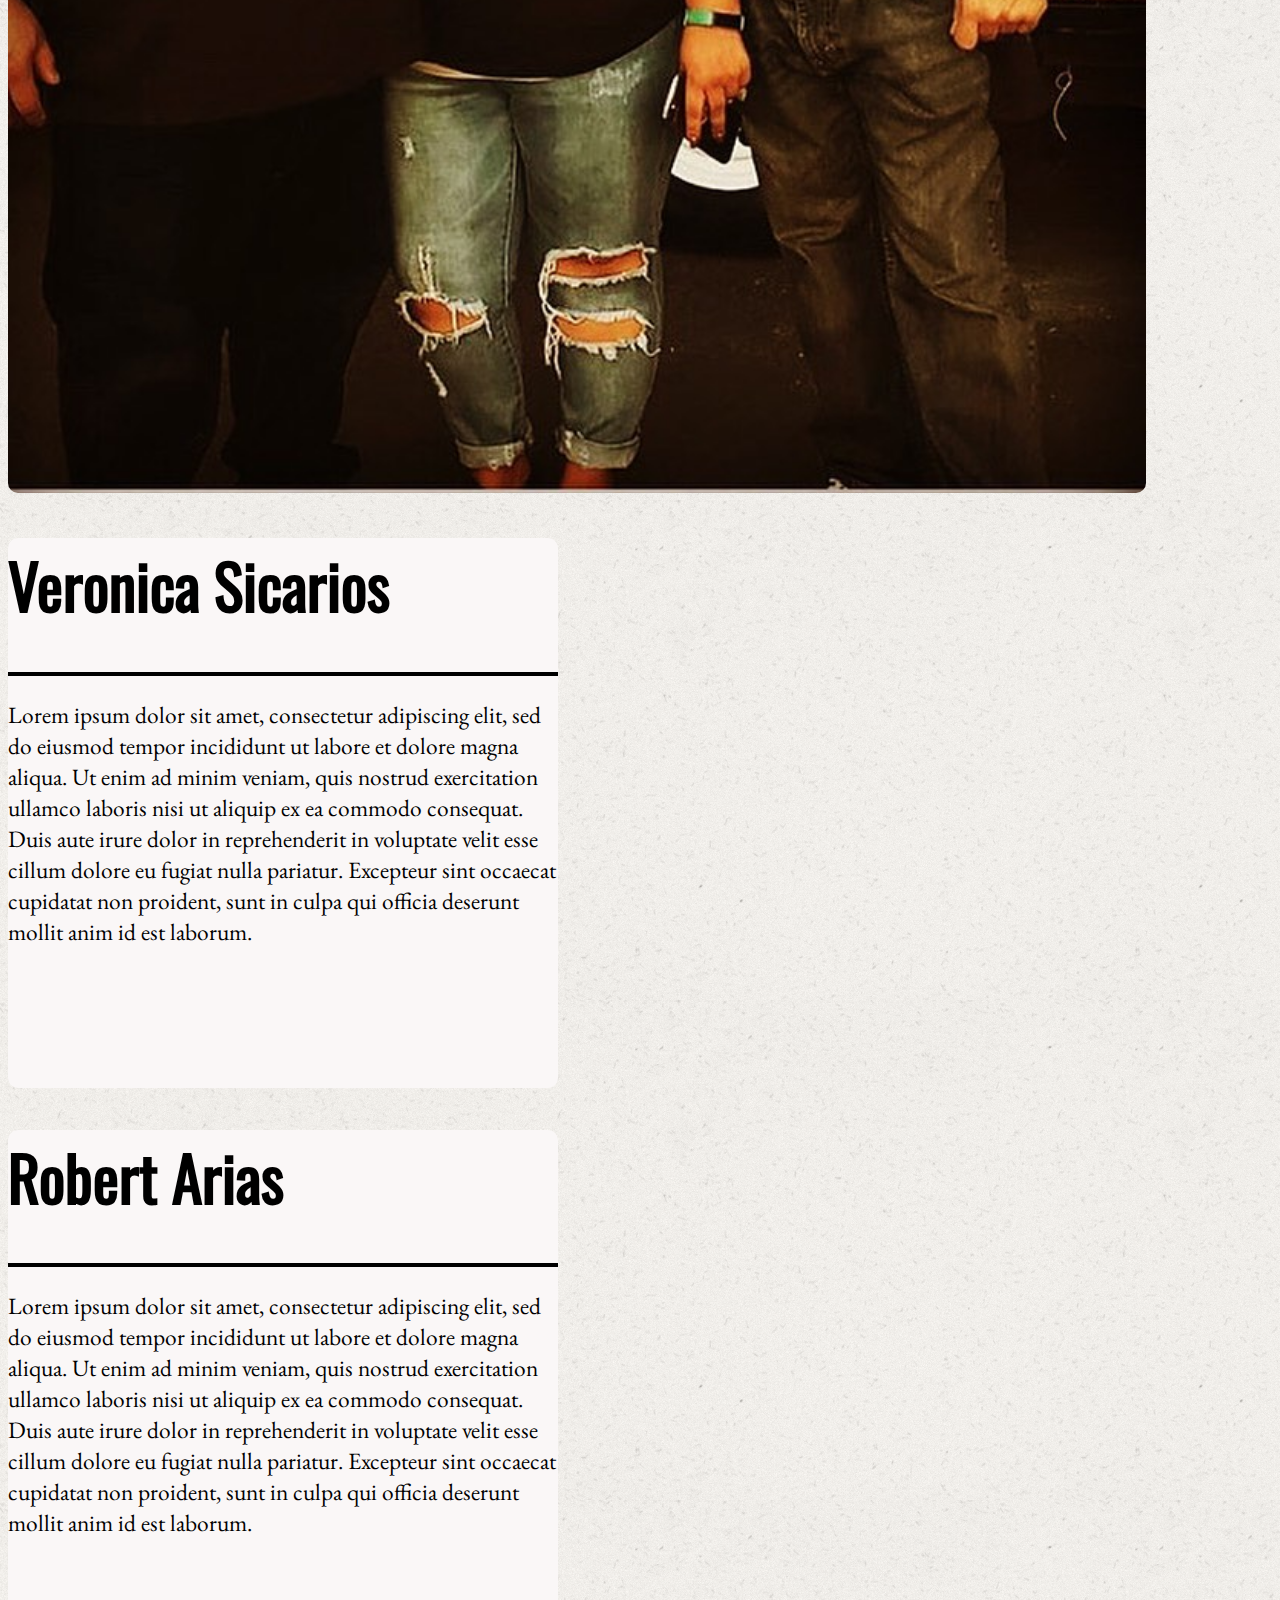
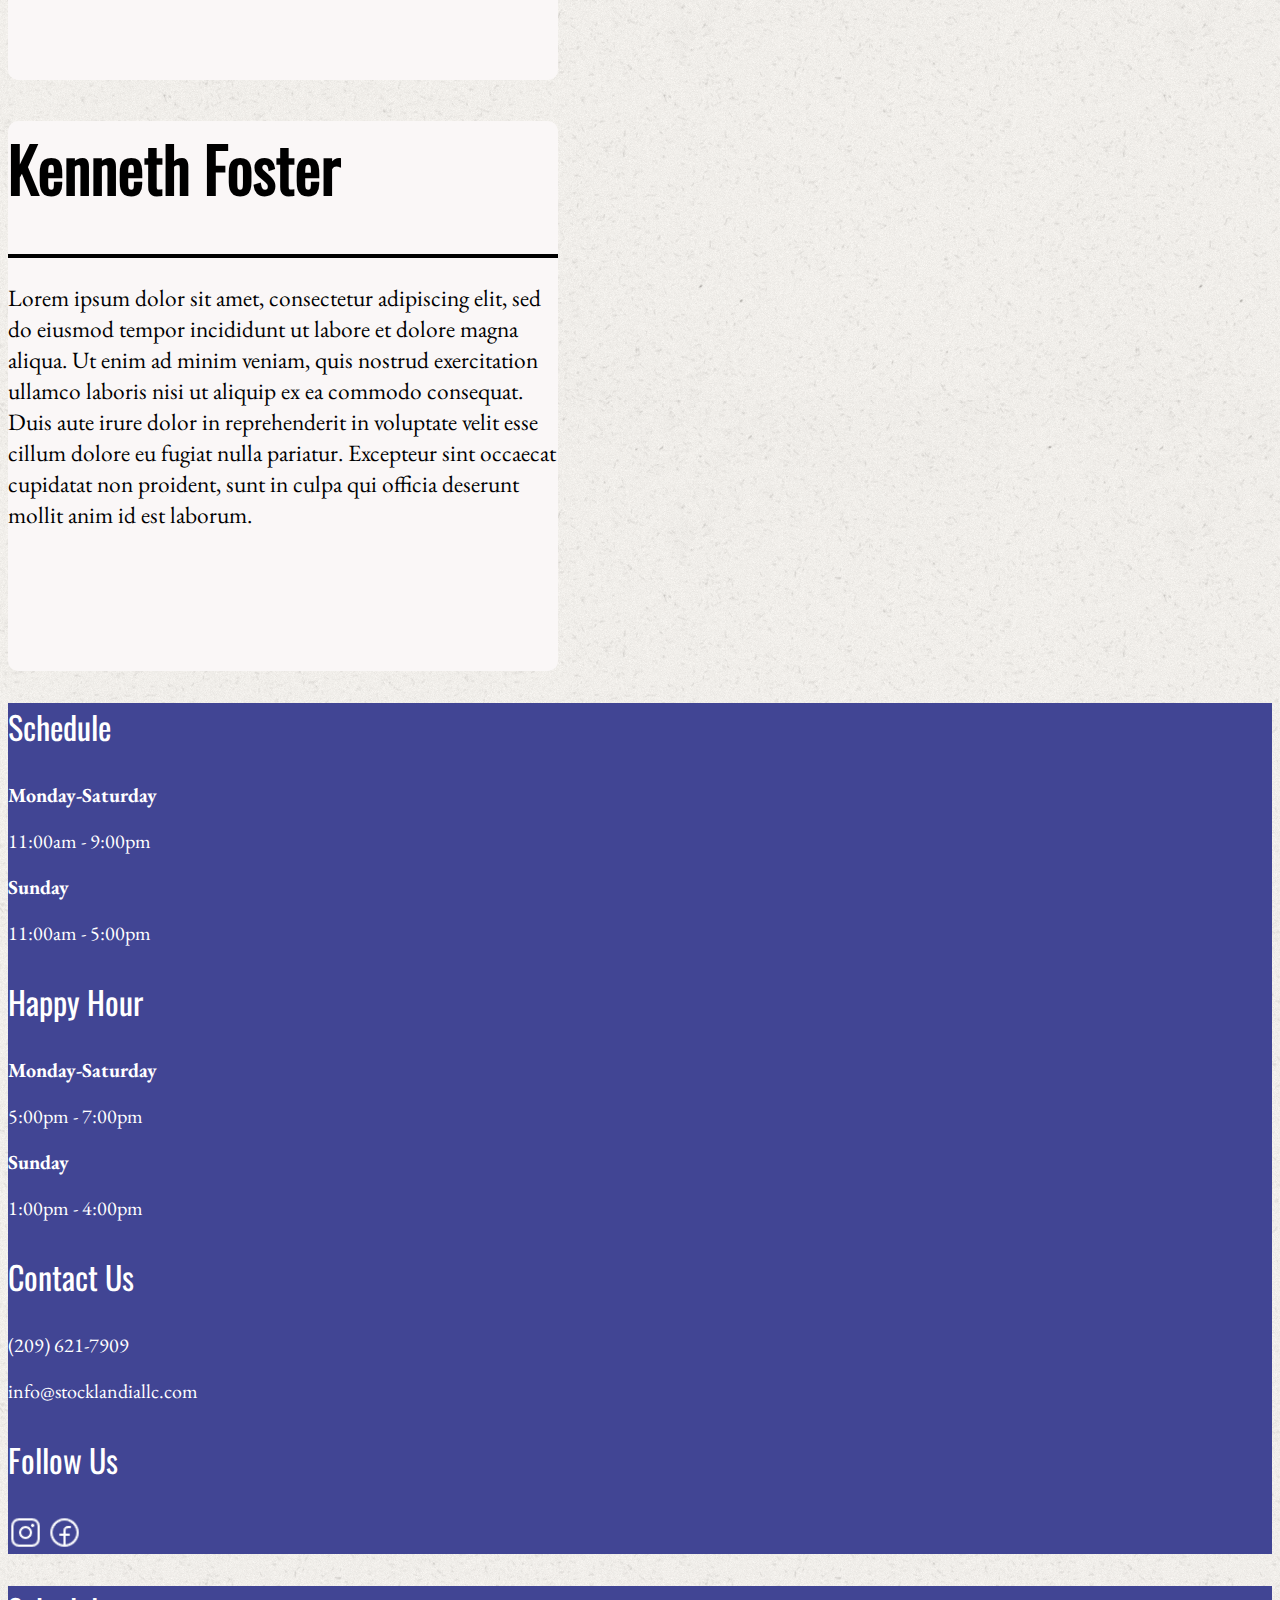
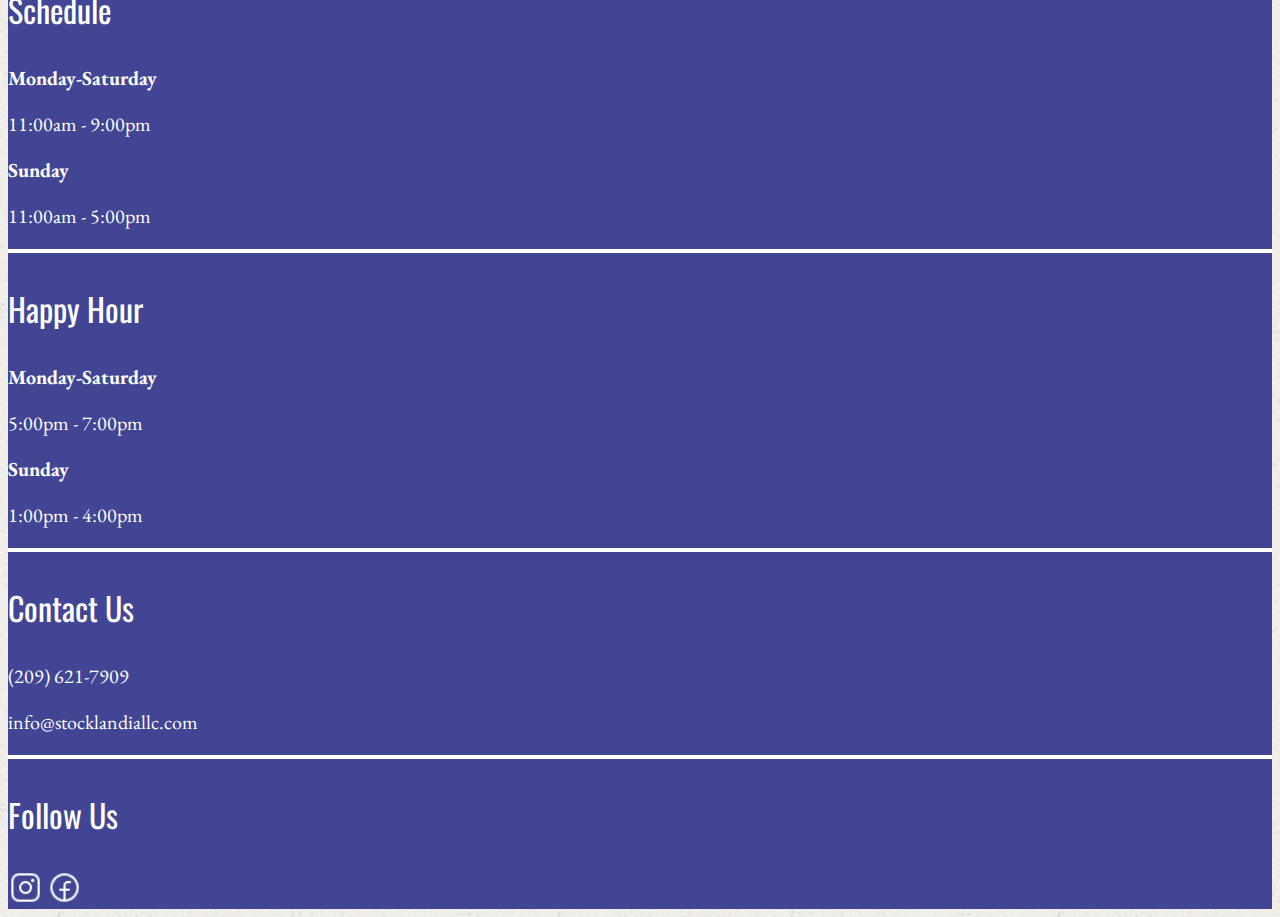
==== commit 2befe3a6: "fixes to about page meet the owners text and our trucks images" ====
--- a/pages/AboutPage.html
+++ b/pages/AboutPage.html
@@ -125,8 +125,8 @@
   <!-- End of Stocklandia Night Image -->
 
   <!-- Start of Meet The Owners Desktop Section -->
-  <div class="container d-none d-sm-block m-0 mb-5 ">
-    <div class="row d-flex align-items-center">
+  <div class="container-fluid d-flex justify-content-center d-none d-sm-block m-0 mb-5 ">
+    <div class="row d-flex justify-content-center">
       <svg version="1.1" xmlns="//www.w3.org/2000/svg" xmlns:xlink="//www.w3.org/1999/xlink" width="100%" height="200">
         <text class="strokeText thicker color1" x="50%" y="50%">Meet The Owners</text>
         <text class="strokeText thick color2" x="50%" y="50%">Meet The Owners</text>
@@ -191,10 +191,10 @@
   <!-- Start of Meet The Owners Mobile Section -->
   <div class="container d-block d-sm-none">
     <div class="row">
-      <svg version="1.1" xmlns="//www.w3.org/2000/svg" xmlns:xlink="//www.w3.org/1999/xlink" width="500px"  height="116">
-        <text class="strokeText thicker color1" x="75%" y="75%">Meet The Owners</text>
-        <text class="strokeText thick color2" x="75%" y="75%">Meet The Owners</text>
-        <text class="strokeText color3" x="75%" y="75%">Meet The Owners</text>
+      <svg version="1.1" xmlns="//www.w3.org/2000/svg" xmlns:xlink="//www.w3.org/1999/xlink" width="100%"  height="116px">
+        <text class="strokeText thicker color1" x="50%" y="50%">Meet The Owners</text>
+        <text class="strokeText thick color2" x="50%" y="50%">Meet The Owners</text>
+        <text class="strokeText color3" x="50%" y="50%">Meet The Owners</text>
       </svg>
     </div>
 
--- a/styles/Jstyles.css
+++ b/styles/Jstyles.css
@@ -95,9 +95,9 @@
     stroke: white;
 }
 
-@media (min-width: 320px) {
+@media (max-width: 430px) {
     .strokeText {
-        font-size: 54px;
+        font-size: 48px;
         text-align: center;
         text-anchor: center;
         stroke: white;
